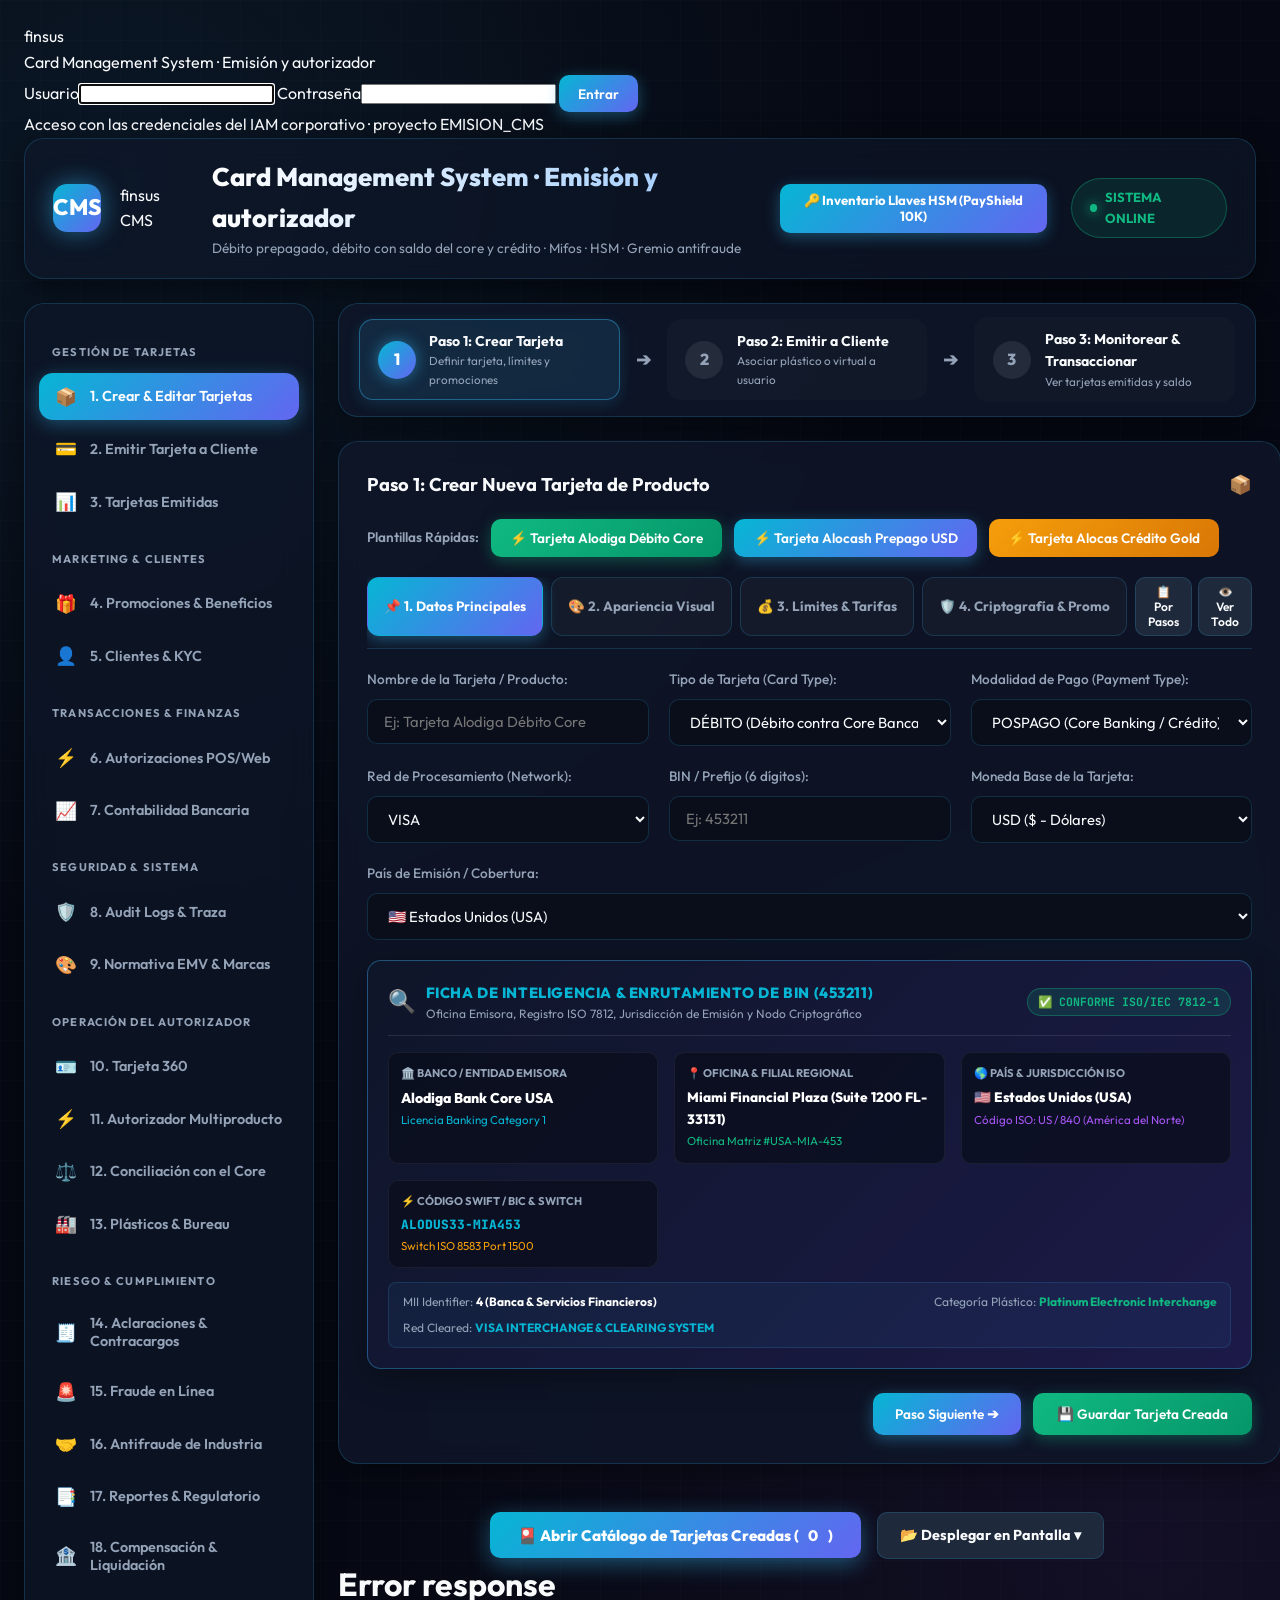
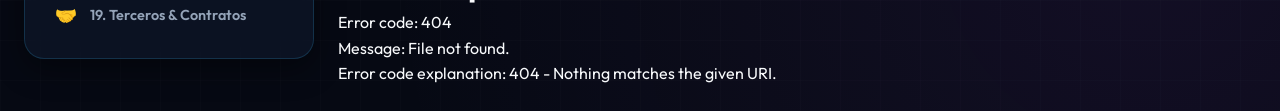
==== src/main/resources/static/index.html @ 7494dc3d "Expediente KYC: cabecera propia del modal, ficha sin tabla (el paginador se enganchaba) y botón de r" ====
<!DOCTYPE html>
<html lang="es">
<head>
    <meta charset="UTF-8">
    <meta name="viewport" content="width=device-width, initial-scale=1.0">
    <title>finsus · CMS</title>
    <link rel="preconnect" href="https://fonts.googleapis.com">
    <link rel="preconnect" href="https://fonts.gstatic.com" crossorigin>
    <link rel="stylesheet" href="/ops/ops.css?v=20260912a">
    <link href="https://fonts.googleapis.com/css2?family=Outfit:wght@300;400;500;600;700;800&family=JetBrains+Mono:wght@400;500;600;700&display=swap" rel="stylesheet">
    <style>
        :root {
            --bg-primary: #060913;
            --bg-card: rgba(15, 23, 42, 0.8);
            --bg-card-hover: rgba(30, 41, 59, 0.9);
            --accent-blue: #38bdf8;
            --accent-indigo: #6366f1;
            --accent-emerald: #10b981;
            --accent-cyan: #06b6d4;
            --accent-purple: #a855f7;
            --accent-amber: #f59e0b;
            --accent-pink: #ec4899;
            --accent-red: #f43f5e;
            --text-main: #f8fafc;
            --text-muted: #94a3b8;
            --border: rgba(56, 189, 248, 0.18);
            --code-bg: #090e1a;
        }
        * { box-sizing: border-box; margin: 0; padding: 0; font-family: 'Outfit', sans-serif; }
        body {
            background-color: var(--bg-primary);
            background-image: 
                radial-gradient(circle at 10% 10%, rgba(56, 189, 248, 0.08) 0%, transparent 40%),
                radial-gradient(circle at 90% 90%, rgba(168, 85, 247, 0.08) 0%, transparent 40%),
                linear-gradient(to right, rgba(255,255,255,0.01) 1px, transparent 1px),
                linear-gradient(to bottom, rgba(255,255,255,0.01) 1px, transparent 1px);
            background-size: 100% 100%, 100% 100%, 40px 40px, 40px 40px;
            color: var(--text-main);
            line-height: 1.6;
            padding: 1.5rem;
            min-height: 100vh;
        }
        
        /* TOP HEADER */
        header {
            display: flex;
            justify-content: space-between;
            align-items: center;
            padding: 1.1rem 1.75rem;
            background: rgba(15, 23, 42, 0.65);
            backdrop-filter: blur(16px);
            border: 1px solid var(--border);
            border-radius: 20px;
            margin-bottom: 1.5rem;
            box-shadow: 0 10px 30px rgba(0, 0, 0, 0.5);
        }
        .logo-area { display: flex; align-items: center; gap: 1.2rem; }
        .logo-badge {
            background: linear-gradient(135deg, var(--accent-cyan), var(--accent-indigo));
            width: 48px; height: 48px; border-radius: 14px;
            display: flex; align-items: center; justify-content: center;
            font-weight: 800; font-size: 1.4rem; color: #fff;
            box-shadow: 0 0 25px rgba(56, 189, 248, 0.5);
        }
        .title h1 {
            font-size: 1.6rem; font-weight: 800;
            background: linear-gradient(to right, #ffffff, #93c5fd);
            -webkit-background-clip: text; -webkit-text-fill-color: transparent;
        }
        .title p { color: var(--text-muted); font-size: 0.85rem; }
        
        .telemetry-bar { display: flex; gap: 1.5rem; align-items: center; }
        .telemetry-item { display: flex; flex-direction: column; align-items: flex-end; }
        .telemetry-label { font-size: 0.7rem; color: var(--text-muted); font-weight: 600; text-transform: uppercase; }
        .telemetry-val { font-family: 'JetBrains Mono', monospace; font-size: 0.88rem; font-weight: 600; color: var(--accent-cyan); }

        .status-pill {
            display: inline-flex; align-items: center; gap: 0.5rem;
            background: rgba(16, 185, 129, 0.12); border: 1px solid rgba(16, 185, 129, 0.35);
            color: var(--accent-emerald); padding: 0.5rem 1.1rem; border-radius: 9999px;
            font-weight: 700; font-size: 0.82rem;
        }
        .pulse-dot { width: 8px; height: 8px; background-color: var(--accent-emerald); border-radius: 50%; box-shadow: 0 0 12px var(--accent-emerald); animation: pulse 2s infinite; }
        @keyframes pulse { 0% { opacity: 1; transform: scale(1); } 50% { opacity: 0.3; transform: scale(1.25); } 100% { opacity: 1; transform: scale(1); } }
        
        /* APP LAYOUT SPLIT */
        .app-layout { display: flex; gap: 1.5rem; align-items: flex-start; }

        /* SIDEBAR NAVIGATION */
        .sidebar {
            width: 290px;
            flex-shrink: 0;
            background: rgba(15, 23, 42, 0.7);
            backdrop-filter: blur(16px);
            border: 1px solid var(--border);
            border-radius: 20px;
            padding: 1.25rem 0.85rem;
            box-shadow: 0 10px 30px rgba(0,0,0,0.4);
            display: flex;
            flex-direction: column;
            gap: 0.35rem;
        }
        .sidebar-category {
            font-size: 0.7rem; font-weight: 700; text-transform: uppercase;
            letter-spacing: 0.1em; color: var(--text-muted);
            padding: 0.75rem 0.85rem 0.35rem 0.85rem; margin-top: 0.5rem;
        }
        .nav-btn {
            display: flex; align-items: center; gap: 0.85rem;
            background: transparent; border: none; color: var(--text-muted);
            padding: 0.75rem 1rem; border-radius: 14px; cursor: pointer;
            font-size: 0.9rem; font-weight: 600; text-align: left;
            transition: all 0.25s ease; width: 100%;
        }
        .nav-btn:hover { color: var(--text-main); background: rgba(255,255,255,0.06); }
        .nav-btn.active {
            background: linear-gradient(135deg, var(--accent-cyan), var(--accent-indigo));
            color: #fff; box-shadow: 0 4px 18px rgba(56, 189, 248, 0.35);
        }
        .nav-btn .icon { font-size: 1.1rem; }

        /* MAIN CONTENT AREA */
        .main-content { flex: 1; min-width: 0; }
        .tab-content { display: none; }
        .tab-content.active { display: block; animation: fadeIn 0.3s ease-out; }
        @keyframes fadeIn { from { opacity: 0; transform: translateY(6px); } to { opacity: 1; transform: translateY(0); } }

        /* CARDS & UI COMPONENTS */
        .card {
            background: var(--bg-card); backdrop-filter: blur(12px);
            border: 1px solid var(--border); border-radius: 20px;
            padding: 1.75rem; margin-bottom: 1.5rem; box-shadow: 0 10px 25px rgba(0, 0, 0, 0.3);
        }
        .card-header { font-size: 1.15rem; font-weight: 700; margin-bottom: 1.25rem; display: flex; align-items: center; justify-content: space-between; }
        
        /* CREATED CARDS VISUAL GALLERY GRID */
        .created-cards-grid {
            display: grid;
            grid-template-columns: repeat(auto-fill, minmax(330px, 1fr));
            gap: 1.5rem;
            margin-top: 1.25rem;
        }
        .created-card-item {
            background: rgba(9, 14, 26, 0.85);
            border: 1px solid var(--border);
            border-radius: 18px;
            padding: 1.25rem;
            transition: all 0.3s ease;
            display: flex; flex-direction: column; justify-content: space-between;
            gap: 1rem;
        }
        .created-card-item:hover {
            border-color: var(--accent-cyan);
            transform: translateY(-4px);
            box-shadow: 0 12px 30px rgba(56, 189, 248, 0.25);
        }

        /* REALISTIC CREDIT CARD MOCKUP PREVIEW */
        .card-mockup-wrapper {
            background: rgba(9, 14, 26, 0.75);
            border: 1px solid var(--border);
            border-radius: 20px;
            padding: 1.5rem;
            display: flex; flex-direction: column; gap: 1rem; align-items: center;
        }
        .card-mockup {
            width: 320px; height: 195px; border-radius: 18px; padding: 1.3rem;
            background: linear-gradient(135deg, #0f172a, #1e1b4b, #312e81);
            border: 1px solid rgba(255,255,255,0.2);
            box-shadow: 0 15px 35px rgba(0, 0, 0, 0.6), 0 0 25px rgba(99, 102, 241, 0.35);
            display: flex; flex-direction: column; justify-content: space-between;
            position: relative; overflow: hidden;
        }
        .card-mockup-chip { width: 38px; height: 26px; background: linear-gradient(135deg, #f59e0b, #fbbf24); border-radius: 6px; }
        .card-mockup-number { font-family: 'JetBrains Mono', monospace; font-size: 1.05rem; letter-spacing: 0.15em; font-weight: 700; color: #fff; margin-top: 0.4rem; }
        .card-mockup-holder { font-size: 0.82rem; font-weight: 700; text-transform: uppercase; color: #e2e8f0; letter-spacing: 0.08em; }

        .limits-box {
            width: 100%; background: var(--code-bg); border: 1px solid var(--border);
            border-radius: 14px; padding: 0.85rem 1rem; font-size: 0.8rem;
            display: flex; flex-direction: column; gap: 0.35rem;
        }
        .limit-row { display: flex; justify-content: space-between; align-items: center; }
        .limit-val { font-family: 'JetBrains Mono', monospace; font-weight: 700; color: var(--accent-emerald); }

        /* FORMS & INPUTS */
        .form-grid { display: grid; grid-template-columns: repeat(auto-fit, minmax(210px, 1fr)); gap: 1.25rem; }
        .form-group { display: flex; flex-direction: column; gap: 0.5rem; }
        .form-group label { font-size: 0.85rem; color: var(--text-muted); font-weight: 500; }
        .form-control, select.form-control { background-color: var(--code-bg); border: 1px solid var(--border); border-radius: 10px; padding: 0.75rem 1rem; color: var(--text-main); font-size: 0.92rem; }
        .form-control:focus, select.form-control:focus { outline: none; border-color: var(--accent-cyan); box-shadow: 0 0 10px rgba(56, 189, 248, 0.2); }

        /* BUTTONS */
        .btn-group { display: flex; gap: 0.5rem; flex-wrap: wrap; }
        .btn { background: #1e293b; color: var(--text-main); border: 1px solid var(--border); padding: 0.6rem 1.2rem; border-radius: 10px; cursor: pointer; font-size: 0.85rem; font-weight: 600; transition: all 0.2s; }
        .btn:hover { background: #334155; border-color: var(--accent-cyan); }
        .btn-primary { background: linear-gradient(135deg, var(--accent-cyan), var(--accent-indigo)); border: none; color: white; box-shadow: 0 4px 15px rgba(56, 189, 248, 0.35); }
        .btn-emerald { background: linear-gradient(135deg, var(--accent-emerald), #059669); border: none; color: white; box-shadow: 0 4px 15px rgba(16, 185, 129, 0.35); }
        .btn-amber { background: linear-gradient(135deg, var(--accent-amber), #d97706); border: none; color: white; }
        .btn-red { background: linear-gradient(135deg, var(--accent-red), #dc2626); border: none; color: white; }

        /* TABLES & CUSTOM SCROLLBARS */
        .table-container { width: 100%; overflow-x: auto; background-color: var(--bg-card); border: 1px solid var(--border); border-radius: 18px; }
        .table-container::-webkit-scrollbar { height: 8px; width: 8px; }
        .table-container::-webkit-scrollbar-track { background: rgba(15, 23, 42, 0.6); }
        .table-container::-webkit-scrollbar-thumb { background: rgba(56, 189, 248, 0.3); border-radius: 4px; }
        .table-container::-webkit-scrollbar-thumb:hover { background: rgba(56, 189, 248, 0.6); }
        table { width: 100%; border-collapse: collapse; text-align: left; font-size: 0.875rem; white-space: nowrap; }
        th, td { padding: 0.9rem 1.15rem; border-bottom: 1px solid var(--border); vertical-align: middle; }
        th { background-color: rgba(255,255,255,0.02); color: var(--text-muted); font-weight: 600; font-size: 0.75rem; text-transform: uppercase; letter-spacing: 0.05em; }
        tr:hover td { background-color: var(--bg-card-hover); }

        textarea, pre { width: 100%; background-color: var(--code-bg); border: 1px solid var(--border); border-radius: 12px; padding: 1.25rem; color: #38bdf8; font-size: 0.85rem; height: 240px; resize: none; }
        pre { overflow-x: auto; color: #a7f3d0; }
        .console-split { display: grid; grid-template-columns: 1fr 1fr; gap: 1.5rem; }
        @media (max-width: 768px) { .console-split { grid-template-columns: 1fr; } }
        
        .badge { display: inline-block; padding: 0.3rem 0.7rem; border-radius: 9999px; font-size: 0.75rem; font-weight: 700; font-family: 'JetBrains Mono', monospace; }
        .badge-emerald { background: rgba(16, 185, 129, 0.15); color: var(--accent-emerald); border: 1px solid rgba(16, 185, 129, 0.35); }
        .badge-cyan { background: rgba(6, 182, 212, 0.15); color: var(--accent-cyan); border: 1px solid rgba(6, 182, 212, 0.35); }
        .badge-purple { background: rgba(168, 85, 247, 0.15); color: var(--accent-purple); border: 1px solid rgba(168, 85, 247, 0.35); }
        .badge-amber { background: rgba(245, 158, 11, 0.15); color: var(--accent-amber); border: 1px solid rgba(245, 158, 11, 0.35); }
        .badge-pink { background: rgba(236, 72, 153, 0.15); color: var(--accent-pink); border: 1px solid rgba(236, 72, 153, 0.35); }
        .badge-red { background: rgba(244, 63, 94, 0.15); color: var(--accent-red); border: 1px solid rgba(244, 63, 94, 0.35); }
        .badge-key { background: rgba(99, 102, 241, 0.15); color: #818cf8; border: 1px solid rgba(99, 102, 241, 0.35); }

        /* TOP WORKFLOW STEPPER BANNER */
        .workflow-stepper {
            display: flex;
            align-items: center;
            justify-content: space-between;
            background: rgba(15, 23, 42, 0.85);
            backdrop-filter: blur(16px);
            border: 1px solid var(--border);
            border-radius: 20px;
            padding: 0.85rem 1.25rem;
            margin-bottom: 1.5rem;
            gap: 1rem;
            box-shadow: 0 10px 30px rgba(0,0,0,0.4);
            flex-wrap: wrap;
        }
        .workflow-step {
            display: flex;
            align-items: center;
            gap: 0.85rem;
            padding: 0.6rem 1.1rem;
            border-radius: 14px;
            cursor: pointer;
            transition: all 0.25s ease;
            flex: 1;
            min-width: 220px;
            border: 1px solid transparent;
            background: rgba(255,255,255,0.02);
        }
        .workflow-step:hover {
            background: rgba(255,255,255,0.06);
            border-color: rgba(56, 189, 248, 0.2);
        }
        .workflow-step.active {
            background: rgba(56, 189, 248, 0.12);
            border-color: rgba(56, 189, 248, 0.4);
            box-shadow: 0 4px 15px rgba(56, 189, 248, 0.15);
        }
        .step-number {
            width: 38px;
            height: 38px;
            border-radius: 50%;
            background: rgba(255,255,255,0.08);
            color: var(--text-muted);
            font-weight: 800;
            display: flex;
            align-items: center;
            justify-content: center;
            font-size: 1rem;
            flex-shrink: 0;
        }
        .workflow-step.active .step-number {
            background: linear-gradient(135deg, var(--accent-cyan), var(--accent-indigo));
            color: #fff;
            box-shadow: 0 0 15px rgba(56, 189, 248, 0.5);
        }
        .step-title {
            font-weight: 700;
            font-size: 0.88rem;
            color: var(--text-main);
        }
        .step-subtitle {
            font-size: 0.73rem;
            color: var(--text-muted);
        }
        .workflow-arrow {
            color: var(--text-muted);
            font-size: 1.1rem;
            font-weight: 700;
        }
        @media (max-width: 900px) {
            .workflow-arrow { display: none; }
        }

        /* FORM STEPPER SUB-NAV */
        .form-step-nav {
            display: flex;
            gap: 0.5rem;
            margin-bottom: 1.25rem;
            border-bottom: 1px solid var(--border);
            padding-bottom: 0.75rem;
            overflow-x: auto;
        }
        .form-step-btn {
            background: rgba(255,255,255,0.03);
            border: 1px solid var(--border);
            color: var(--text-muted);
            padding: 0.6rem 1rem;
            border-radius: 12px;
            font-size: 0.84rem;
            font-weight: 700;
            cursor: pointer;
            transition: all 0.2s ease;
            white-space: nowrap;
            display: flex;
            align-items: center;
            gap: 0.5rem;
        }
        .form-step-btn:hover {
            color: var(--text-main);
            background: rgba(255,255,255,0.07);
        }
        .form-step-btn.active {
            background: linear-gradient(135deg, var(--accent-cyan), var(--accent-indigo));
            color: #fff;
            border-color: transparent;
            box-shadow: 0 4px 15px rgba(56, 189, 248, 0.35);
        }

        /* MODAL WINDOW STYLES */
        .modal-overlay {
            position: fixed; top: 0; left: 0; right: 0; bottom: 0;
            background: rgba(6, 9, 19, 0.85); backdrop-filter: blur(10px);
            display: none; justify-content: center; align-items: center; z-index: 9999;
            padding: 1.5rem;
        }
        .modal-overlay.active { display: flex; animation: fadeIn 0.25s ease-out; }
        .modal-card {
            background: var(--bg-primary); border: 1px solid var(--border);
            border-radius: 20px; width: 100%; max-width: 950px; max-height: 90vh;
            box-shadow: 0 25px 60px rgba(0,0,0,0.9), 0 0 35px rgba(56,189,248,0.25);
            display: flex; flex-direction: column; overflow: hidden;
        }
        .modal-header {
            padding: 1.25rem 1.75rem; background: rgba(15, 23, 42, 0.9);
            border-bottom: 1px solid var(--border); display: flex; justify-content: space-between; align-items: center;
        }
        .modal-body { padding: 1.5rem; overflow-y: auto; flex: 1; }
        .modal-footer {
            padding: 1rem 1.75rem; background: rgba(15, 23, 42, 0.9);
            border-top: 1px solid var(--border); display: flex; justify-content: flex-end; gap: 0.75rem;
        }
    </style>
    <link rel="stylesheet" href="/theme/finsus.css?v=20260912a">

    <script>
    /* Sesión con el IAM: token en sessionStorage, cabecera Authorization en cada llamada a /api,
       pantalla de inicio de sesión cuando no hay sesión o cuando el servidor responde 401. */
    (function () {
        const KEY = 'cms.session';
        const app = { session: null };
        const read = () => { try { return JSON.parse(sessionStorage.getItem(KEY) || 'null'); } catch (e) { return null; } };
        const write = (s) => { try { if (s) sessionStorage.setItem(KEY, JSON.stringify(s)); else sessionStorage.removeItem(KEY); } catch (e) { /* sin almacenamiento */ } };
        const $ = (id) => document.getElementById(id);

        // every /api call carries the token; a 401 means the session is gone
        const rawFetch = window.fetch.bind(window);
        window.fetch = function (input, init) {
            const url = typeof input === 'string' ? input : (input && input.url) || '';
            const isApi = url.startsWith('/api/') && !url.startsWith('/api/auth/login');
            if (isApi && app.session && app.session.accessToken) {
                init = init || {};
                const h = new Headers(init.headers || (typeof input !== 'string' && input.headers) || {});
                if (!h.has('Authorization')) h.set('Authorization', 'Bearer ' + app.session.accessToken);
                init.headers = h;
            }
            return rawFetch(input, init).then(res => {
                if (isApi && res.status === 401 && app.session) { app.session = null; write(null); show('Tu sesión venció. Inicia sesión de nuevo.'); }
                return res;
            });
        };

        function show(message) {
            const sc = $('loginScreen'); if (!sc) return;
            sc.hidden = false; document.body.classList.add('login-open');
            const err = $('loginError'); if (err) { err.hidden = !message; err.textContent = message || ''; }
            setTimeout(() => { const u = $('loginUser'); if (u) u.focus(); }, 50);
        }
        function hide() { const sc = $('loginScreen'); if (sc) sc.hidden = true; document.body.classList.remove('login-open'); }

        function can(perm) { return !!(app.session && app.session.permissions && (app.session.permissions.includes(perm) || app.session.permissions.includes('CMS:ADMIN') && perm !== 'CMS:ADMIN' && false)) || !!(app.session && app.session.permissions && app.session.permissions.includes(perm)); }

        /** Menu entries and buttons that need a permission carry data-perm; hide what the person cannot do. */
        function applyPermissions() {
            document.querySelectorAll('[data-perm]').forEach(el => {
                const ok = el.dataset.perm.split(',').some(p => can(p.trim()));
                el.style.display = ok ? '' : 'none';
            });
            const who = $('sessionUser');
            if (who && app.session) {
                who.textContent = app.session.fullName || app.session.username;
                const r = $('sessionRoles'); if (r) r.textContent = (app.session.roles || []).join(', ');
                const box = $('sessionBox'); if (box) box.style.display = '';
            }
        }

        async function submit(ev) {
            ev.preventDefault();
            const btn = $('loginBtn'); btn.disabled = true; btn.textContent = 'Entrando…';
            try {
                const res = await rawFetch('/api/auth/login', { method: 'POST', headers: { 'Content-Type': 'application/json' },
                    body: JSON.stringify({ username: $('loginUser').value.trim(), password: $('loginPass').value }) });
                const data = await res.json();
                if (!res.ok) { $('loginError').hidden = false; $('loginError').textContent = data.message || ('Error ' + res.status); return false; }
                app.session = data; write(data);
                if (data.mustChangePassword) {
                    // cuenta con contrasena temporal: el IAM pide una nueva antes de trabajar
                    $('loginForm').hidden = true; $('pwdForm').hidden = false; $('pwdCurrent').value = $('loginPass').value;
                    $('loginPass').value = ''; $('pwdNew').focus();
                    return false;
                }
                $('loginPass').value = '';
                hide(); applyPermissions();
                try { localStorage.setItem('ops.operator', data.username); } catch (e) { /* sin almacenamiento */ }
                document.dispatchEvent(new CustomEvent('cms:login', { detail: data }));
            } catch (e) {
                $('loginError').hidden = false; $('loginError').textContent = 'No se pudo contactar al servidor: ' + e.message;
            } finally { btn.disabled = false; btn.textContent = 'Entrar'; }
            return false;
        }

        async function changePassword(ev) {
            ev.preventDefault();
            const err = $('pwdError'); err.hidden = true;
            const nueva = $('pwdNew').value, rep = $('pwdRepeat').value;
            if (nueva !== rep) { err.hidden = false; err.textContent = 'Las contrasenas nuevas no coinciden'; return false; }
            if (nueva.length < 10) { err.hidden = false; err.textContent = 'Usa al menos 10 caracteres'; return false; }
            const btn = $('pwdBtn'); btn.disabled = true; btn.textContent = 'Guardando...';
            try {
                const res = await fetch('/api/auth/change-password', { method: 'POST', headers: { 'Content-Type': 'application/json' },
                    body: JSON.stringify({ userId: app.session.userId, currentPassword: $('pwdCurrent').value, newPassword: nueva }) });
                const data = await res.json().catch(() => ({}));
                if (!res.ok) { err.hidden = false; err.textContent = data.message || ('Error ' + res.status); return false; }
                app.session.mustChangePassword = false; write(app.session);
                $('pwdCurrent').value = ''; $('pwdNew').value = ''; $('pwdRepeat').value = '';
                $('pwdForm').hidden = true; $('loginForm').hidden = false;
                hide(); applyPermissions();
                try { localStorage.setItem('ops.operator', app.session.username); } catch (e) { /* sin almacenamiento */ }
                document.dispatchEvent(new CustomEvent('cms:login', { detail: app.session }));
                if (window.toast) toast('Contrasena actualizada', 'ok');
            } catch (e) {
                err.hidden = false; err.textContent = 'No se pudo contactar al servidor: ' + e.message;
            } finally { btn.disabled = false; btn.textContent = 'Guardar y entrar'; }
            return false;
        }

        /** Autoservicio desde la sesion: vuelve a la tarjeta de acceso con el formulario de cambio. */
        function openChangePassword() {
            if (!app.session) return;
            $('loginForm').hidden = true; $('pwdForm').hidden = false; $('pwdCurrent').value = ''; $('pwdNew').value = ''; $('pwdRepeat').value = '';
            $('loginScreen').hidden = false; $('pwdCurrent').focus();
        }

        async function logout() {
            try { await fetch('/api/auth/logout', { method: 'POST' }); } catch (e) { /* the session dies anyway */ }
            app.session = null; write(null);
            location.hash = ''; location.reload();
        }

        async function boot() {
            app.session = read();
            if (!app.session) { show(); return; }
            try {
                const res = await fetch('/api/auth/me');
                if (!res.ok) { app.session = null; write(null); show(); return; }
                const me = await res.json();
                app.session = Object.assign({}, app.session, { username: me.username, roles: me.roles, permissions: me.permissions });
                write(app.session); applyPermissions();
            } catch (e) { show('No se pudo verificar la sesión'); }
        }

        /* Enlaces de descarga (/api/...): el navegador no manda el token en una navegación normal, así que
           se bajan con fetch autenticado y se entregan como archivo con el nombre que dice el servidor. */
        document.addEventListener('click', async (ev) => {
            const a = ev.target && ev.target.closest && ev.target.closest('a[href^="/api/"]');
            if (!a || ev.defaultPrevented || ev.button !== 0 || ev.metaKey || ev.ctrlKey) return;
            ev.preventDefault();
            try {
                const res = await fetch(a.getAttribute('href'));
                if (!res.ok) { let why = 'HTTP ' + res.status; try { const e = await res.json(); why = e.message || why; } catch (ignored) { /* sin cuerpo */ } throw new Error(why); }
                const cd = res.headers.get('Content-Disposition') || '';
                const m = cd.match(/filename\*?=(?:UTF-8'')?"?([^";]+)"?/i);
                const name = m ? decodeURIComponent(m[1]) : (a.getAttribute('download') || a.getAttribute('href').split('/').filter(Boolean).slice(-2).join('_'));
                const blob = await res.blob();
                const url = URL.createObjectURL(blob);
                const tmp = document.createElement('a'); tmp.href = url; tmp.download = name; document.body.appendChild(tmp); tmp.click(); tmp.remove();
                setTimeout(() => URL.revokeObjectURL(url), 5000);
            } catch (e) { alert('No se pudo descargar: ' + e.message); }
        }, true);

        window.auth = { submit, logout, can, applyPermissions, session: () => app.session, boot, show, changePassword, openChangePassword };
        if (document.readyState === 'loading') document.addEventListener('DOMContentLoaded', boot); else boot();
    })();
    </script>
    <script src="/ops/pager.js?v=20260912a" defer></script>
</head>
<body>
    <!-- ══════════ INICIO DE SESIÓN (IAM) ══════════ -->
    <section id="loginScreen" class="login" hidden>
        <div class="login-card">
            <div class="wordmark wordmark-lg">f<span class="i">i</span>nsus</div>
            <p class="login-sub">Card Management System · Emisión y autorizador</p>
            <form id="loginForm" onsubmit="return auth.submit(event)">
                <label class="field"><span>Usuario</span><input id="loginUser" type="text" autocomplete="username" required></label>
                <label class="field"><span>Contraseña</span><input id="loginPass" type="password" autocomplete="current-password" required></label>
                <div id="loginError" class="login-error" hidden></div>
                <button class="btn btn-primary btn-block" id="loginBtn" type="submit">Entrar</button>
            </form>
            <form id="pwdForm" onsubmit="return auth.changePassword(event)" hidden>
                <p class="login-sub" style="margin:0">Define tu contraseña</p>
                <label class="field"><span>Contraseña actual</span><input id="pwdCurrent" type="password" autocomplete="current-password" required></label>
                <label class="field"><span>Contraseña nueva (mínimo 10 caracteres)</span><input id="pwdNew" type="password" autocomplete="new-password" minlength="10" required></label>
                <label class="field"><span>Repite la nueva</span><input id="pwdRepeat" type="password" autocomplete="new-password" minlength="10" required></label>
                <div id="pwdError" class="login-error" hidden></div>
                <button class="btn btn-primary btn-block" id="pwdBtn" type="submit">Guardar y entrar</button>
                <button class="btn btn-block" type="button" onclick="auth.logout()">Cancelar y salir</button>
            </form>
            <p class="login-note">Acceso con las credenciales del IAM corporativo · proyecto EMISION_CMS</p>
        </div>
    </section>

    <!-- TOP HEADER -->
    <header>
        <div class="logo-area">
            <div class="logo-badge">CMS</div>
                <div class="wordmark">f<span class="i">i</span>nsus <span class="wordmark-tag">CMS</span></div>
                <div class="title">
                    <h1>Card Management System · Emisión y autorizador</h1>
                    <p>Débito prepagado, débito con saldo del core y crédito · Mifos · HSM · Gremio antifraude</p>
                </div>
        </div>

        <div id="sessionBox" class="session-box" style="display:none">
            <span class="session-avatar">👤</span>
            <span><strong id="sessionUser"></strong><small id="sessionRoles"></small></span>
            <button class="btn btn-amber btn-sm session-logout" onclick="auth.openChangePassword()" title="Cambiar mi contraseña">Cambiar contraseña</button>
            <button class="btn btn-amber btn-sm session-logout" onclick="auth.logout()" title="Cerrar sesión">Salir</button>
        </div>
        <button id="navBack" class="btn btn-amber nav-back" onclick="navBack()" title="Volver a la pantalla anterior">← Volver</button>
        <div class="telemetry-bar">
            <button class="btn btn-primary" onclick="openHsmKeysModal()" style="display:flex; align-items:center; gap:0.5rem; padding:0.55rem 1rem; font-size:0.82rem; font-weight:700;">
                🔑 Inventario Llaves HSM (PayShield 10K)
            </button>
            <div class="status-pill">
                <div class="pulse-dot"></div>
                SISTEMA ONLINE
            </div>
        </div>
    </header>

    <!-- SIDEBAR + MAIN CONTENT LAYOUT -->
    <div class="app-layout">
        <!-- SIDEBAR NAVIGATION -->
        <aside class="sidebar">
            <div class="sidebar-category">Gestión de Tarjetas</div>
            <button class="nav-btn active" data-perm="CMS:READ" onclick="switchTab(event, 'tab-products')">
                <span class="icon">📦</span> 1. Crear & Editar Tarjetas
            </button>
            <button class="nav-btn" data-perm="CMS:OPERATE" onclick="switchTab(event, 'tab-issue')">
                <span class="icon">💳</span> 2. Emitir Tarjeta a Cliente
            </button>
            <button class="nav-btn" data-perm="CMS:READ" onclick="switchTab(event, 'tab-cards')">
                <span class="icon">📊</span> 3. Tarjetas Emitidas
            </button>

            <div class="sidebar-category">Marketing & Clientes</div>
            <button class="nav-btn" data-perm="CMS:READ" onclick="switchTab(event, 'tab-promotions')">
                <span class="icon">🎁</span> 4. Promociones & Beneficios
            </button>
            <button class="nav-btn" data-perm="CMS:READ" onclick="switchTab(event, 'tab-customers')">
                <span class="icon">👤</span> 5. Clientes & KYC
            </button>

            <div class="sidebar-category">Transacciones & Finanzas</div>
            <button class="nav-btn" data-perm="CMS:OPERATE" onclick="switchTab(event, 'tab-trans')">
                <span class="icon">⚡</span> 6. Autorizaciones POS/Web
            </button>
            <button class="nav-btn" data-perm="CMS:READ" onclick="switchTab(event, 'tab-accounting')">
                <span class="icon">📈</span> 7. Contabilidad Bancaria
            </button>

            <div class="sidebar-category">Seguridad & Sistema</div>
            <button class="nav-btn" data-perm="CMS:READ" onclick="switchTab(event, 'tab-audit')">
                <span class="icon">🛡️</span> 8. Audit Logs & Traza
            </button>
            <button class="nav-btn" data-perm="CMS:READ" onclick="switchTab(event, 'tab-design-compliance')">
                <span class="icon">🎨</span> 9. Normativa EMV & Marcas
            </button>

            <div class="sidebar-category">Operación del Autorizador</div>
            <button class="nav-btn" data-perm="CMS:READ" onclick="switchTab(event, 'tab-card360')">
                <span class="icon">🪪</span> 10. Tarjeta 360
            </button>
            <button class="nav-btn" data-perm="CMS:OPERATE" onclick="switchTab(event, 'tab-authorizer')">
                <span class="icon">⚡</span> 11. Autorizador Multiproducto
            </button>
            <button class="nav-btn" data-perm="CMS:READ" onclick="switchTab(event, 'tab-reconciliation')">
                <span class="icon">⚖️</span> 12. Conciliación con el Core
            </button>
            <button class="nav-btn" data-perm="CMS:READ" onclick="switchTab(event, 'tab-plastics')">
                <span class="icon">🏭</span> 13. Plásticos & Bureau
            </button>

            <div class="sidebar-category">Riesgo & Cumplimiento</div>
            <button class="nav-btn" data-perm="CMS:READ" onclick="switchTab(event, 'tab-disputes')">
                <span class="icon">🧾</span> 14. Aclaraciones & Contracargos
            </button>
            <button class="nav-btn" data-perm="CMS:READ" onclick="switchTab(event, 'tab-fraud')">
                <span class="icon">🚨</span> 15. Fraude en Línea
            </button>
            <button class="nav-btn" data-perm="CMS:READ" onclick="switchTab(event, 'tab-guild')">
                <span class="icon">🤝</span> 16. Antifraude de Industria
            </button>
            <button class="nav-btn" data-perm="CMS:READ" onclick="switchTab(event, 'tab-reports')">
                <span class="icon">📑</span> 17. Reportes & Regulatorio
            </button>
            <button class="nav-btn" data-perm="CMS:READ" onclick="switchTab(event, 'tab-clearing')">
                <span class="icon">🏦</span> 18. Compensación & Liquidación
            </button>
            <button class="nav-btn" data-perm="CMS:READ" onclick="switchTab(event, 'tab-thirdparties')">
                <span class="icon">🤝</span> 19. Terceros & Contratos
            </button>
        </aside>

        <!-- MAIN CONTENT CONTAINER -->
        <main class="main-content">
            
            <!-- GLOBAL WORKFLOW STEPPER BANNER -->
            <div class="workflow-stepper">
                <div class="workflow-step active" id="wfStep1" onclick="switchTab(event, 'tab-products')">
                    <div class="step-number">1</div>
                    <div>
                        <div class="step-title">Paso 1: Crear Tarjeta</div>
                        <div class="step-subtitle">Definir tarjeta, límites y promociones</div>
                    </div>
                </div>
                <div class="workflow-arrow">➔</div>
                <div class="workflow-step" id="wfStep2" onclick="switchTab(event, 'tab-issue')">
                    <div class="step-number">2</div>
                    <div>
                        <div class="step-title">Paso 2: Emitir a Cliente</div>
                        <div class="step-subtitle">Asociar plástico o virtual a usuario</div>
                    </div>
                </div>
                <div class="workflow-arrow">➔</div>
                <div class="workflow-step" id="wfStep3" onclick="switchTab(event, 'tab-cards')">
                    <div class="step-number">3</div>
                    <div>
                        <div class="step-title">Paso 3: Monitorear & Transaccionar</div>
                        <div class="step-subtitle">Ver tarjetas emitidas y saldo</div>
                    </div>
                </div>
            </div>

            <!-- TAB 1: CREAR Y EDITAR TARJETAS -->
            <div id="tab-products" class="tab-content active">
                <div style="display: grid; grid-template-columns: 1fr 360px; gap: 1.5rem;">
                    <!-- FORM TO DEFINE / EDIT CARD PRODUCT -->
                    <div class="card">
                        <div class="card-header">
                            <span id="formTitle">Paso 1: Crear Nueva Tarjeta de Producto</span>
                            <span class="icon">📦</span>
                        </div>
                        
                        <div style="display:flex; gap:0.75rem; margin-bottom:1.25rem; flex-wrap:wrap; align-items:center;">
                            <span style="font-size:0.85rem; color:var(--text-muted); font-weight:600;">Plantillas Rápidas:</span>
                            <button type="button" class="btn btn-emerald" onclick="applyProductPreset('alodiga_debit')">⚡ Tarjeta Alodiga Débito Core</button>
                            <button type="button" class="btn btn-primary" onclick="applyProductPreset('alocash_prepaid')">⚡ Tarjeta Alocash Prepago USD</button>
                            <button type="button" class="btn btn-amber" onclick="applyProductPreset('alocas_credit')">⚡ Tarjeta Alocas Crédito Gold</button>
                        </div>

                        <form onsubmit="handleSaveProduct(event)" oninput="updateCreateFormMockup()" onchange="updateCreateFormMockup()">
                            <input type="hidden" id="editingProductId" value="" />

                            <!-- FORM STEPPER SUB-NAV -->
                            <div class="form-step-nav" id="stepNavContainer">
                                <button type="button" class="form-step-btn active" data-step="1" onclick="setFormStep(1)">
                                    <span>📌 1. Datos Principales</span>
                                </button>
                                <button type="button" class="form-step-btn" data-step="2" onclick="setFormStep(2)">
                                    <span>🎨 2. Apariencia Visual</span>
                                </button>
                                <button type="button" class="form-step-btn" data-step="3" onclick="setFormStep(3)">
                                    <span>💰 3. Límites & Tarifas</span>
                                </button>
                                <button type="button" class="form-step-btn" data-step="4" onclick="setFormStep(4)">
                                    <span>🛡️ 4. Criptografía & Promo</span>
                                </button>
                                
                                <div style="margin-left:auto; display:flex; align-items:center; gap:0.4rem;">
                                    <button type="button" class="btn" style="padding:0.4rem 0.75rem; font-size:0.75rem;" onclick="toggleFormMode('step')" id="btnModeStep">📋 Por Pasos</button>
                                    <button type="button" class="btn" style="padding:0.4rem 0.75rem; font-size:0.75rem;" onclick="toggleFormMode('all')" id="btnModeAll">👁️ Ver Todo</button>
                                </div>
                            </div>

                            <!-- PASO 1: DATOS PRINCIPALES DEL PRODUCTO BASE -->
                            <div class="form-step-section" id="formStep1" style="display:block;">
                                <div class="form-grid">
                                    <div class="form-group">
                                        <label>Nombre de la Tarjeta / Producto:</label>
                                        <input type="text" id="prodName" class="form-control" placeholder="Ej: Tarjeta Alodiga Débito Core" required oninput="updateCreateFormMockup()" />
                                    </div>
                                    <div class="form-group">
                                        <label>Tipo de Tarjeta (Card Type):</label>
                                        <select id="prodType" class="form-control" required onchange="updateCreateFormMockup()">
                                            <option value="DEBIT">DÉBITO (Débito contra Core Bancario)</option>
                                            <option value="CREDIT">CRÉDITO (Límite Rotativo)</option>
                                            <option value="PREPAID">PREPAGO (Billetera Recargable)</option>
                                        </select>
                                    </div>
                                    <div class="form-group">
                                        <label>Modalidad de Pago (Payment Type):</label>
                                        <select id="prodPaymentType" class="form-control" required>
                                            <option value="POSTPAID">POSPAGO (Core Banking / Crédito)</option>
                                            <option value="PREPAID">PREPAGO (Billetera Digital)</option>
                                        </select>
                                    </div>
                                    <div class="form-group">
                                        <label>Red de Procesamiento (Network):</label>
                                        <select id="prodNetwork" class="form-control" required onchange="updateCreateFormMockup()">
                                            <option value="VISA">VISA</option>
                                            <option value="MASTERCARD">MASTERCARD</option>
                                            <option value="ALODIGA_PRIVATE">ALODIGA PRIVATE NETWORK</option>
                                        </select>
                                    </div>
                                    <div class="form-group">
                                        <label>BIN / Prefijo (6 dígitos):</label>
                                        <input type="text" id="prodBin" class="form-control" placeholder="Ej: 453211" maxlength="6" required oninput="updateCreateFormMockup()" />
                                    </div>
                                    <div class="form-group">
                                        <label>Moneda Base de la Tarjeta:</label>
                                        <select id="prodCurrency" class="form-control" required onchange="updateCreateFormMockup()">
                                            <option value="USD">USD ($ - Dólares)</option>
                                            <option value="VES">VES (Bs. - Bolívares)</option>
                                            <option value="EUR">EUR (€ - Euros)</option>
                                        </select>
                                    </div>
                                    <div class="form-group" style="grid-column: 1 / -1;">
                                        <label>País de Emisión / Cobertura:</label>
                                        <select id="prodCountry" class="form-control" required onchange="updateCreateFormMockup()">
                                            <option value="🇺🇸 USA">🇺🇸 Estados Unidos (USA)</option>
                                            <option value="🇻🇪 VZN">🇻🇪 Venezuela (VZN)</option>
                                            <option value="🇪🇺 EUR">🇪🇺 Unión Europea (EUR)</option>
                                            <option value="🌎 GLOBAL">🌎 Internacional (GLOBAL)</option>
                                        </select>
                                    </div>
                                </div>
                                
                                <!-- DINÁMICO: CUADRO DE INTELIGENCIA DE DETALLES DEL BIN -->
                                <div id="binDetailsPanel" style="margin-top: 1.25rem; background: linear-gradient(135deg, rgba(15, 23, 42, 0.95), rgba(30, 27, 75, 0.95)); border: 1px solid rgba(56, 189, 248, 0.35); border-radius: 14px; padding: 1.25rem; box-shadow: 0 8px 32px rgba(0,0,0,0.3); transition: all 0.3s ease;">
                                    <div style="display:flex; justify-content:space-between; align-items:center; border-bottom:1px solid rgba(255,255,255,0.1); padding-bottom:0.75rem; margin-bottom:1rem; flex-wrap:wrap; gap:0.5rem;">
                                        <div style="display:flex; align-items:center; gap:0.6rem;">
                                            <span style="font-size:1.4rem;">🔍</span>
                                            <div>
                                                <div style="font-size:0.92rem; font-weight:800; color:var(--accent-cyan); text-transform:uppercase; letter-spacing:0.04em;">
                                                    Ficha de Inteligencia & Enrutamiento de BIN (<span id="binCodeDisplay">453211</span>)
                                                </div>
                                                <div style="font-size:0.75rem; color:var(--text-muted);">
                                                    Oficina Emisora, Registro ISO 7812, Jurisdicción de Emisión y Nodo Criptográfico
                                                </div>
                                            </div>
                                        </div>
                                        <span class="badge badge-emerald" id="binIsoStatusBadge" style="font-size:0.72rem; padding:4px 10px;">✅ CONFORME ISO/IEC 7812-1</span>
                                    </div>

                                    <div style="display:grid; grid-template-columns: repeat(auto-fit, minmax(210px, 1fr)); gap: 1rem; font-size:0.8rem;">
                                        <div style="background:rgba(9, 14, 26, 0.7); padding:0.75rem; border-radius:10px; border:1px solid rgba(255,255,255,0.06);">
                                            <div style="color:var(--text-muted); font-size:0.7rem; font-weight:700; text-transform:uppercase;">🏛️ Banco / Entidad Emisora</div>
                                            <div id="binBankName" style="color:#fff; font-weight:800; margin-top:0.25rem; font-size:0.88rem;">Alodiga International Bank Corp</div>
                                            <div id="binBankSub" style="color:var(--accent-cyan); font-size:0.72rem; margin-top:0.1rem;">Licencia Banking Category 1</div>
                                        </div>

                                        <div style="background:rgba(9, 14, 26, 0.7); padding:0.75rem; border-radius:10px; border:1px solid rgba(255,255,255,0.06);">
                                            <div style="color:var(--text-muted); font-size:0.7rem; font-weight:700; text-transform:uppercase;">📍 Oficina & Filial Regional</div>
                                            <div id="binOfficeLocation" style="color:#fff; font-weight:800; margin-top:0.25rem; font-size:0.85rem;">HQ Miami Main Branch (FL-USA-808)</div>
                                            <div id="binOfficeCode" style="color:var(--accent-emerald); font-size:0.72rem; margin-top:0.1rem;">Oficina Registrada #US-MIAMI-808</div>
                                        </div>

                                        <div style="background:rgba(9, 14, 26, 0.7); padding:0.75rem; border-radius:10px; border:1px solid rgba(255,255,255,0.06);">
                                            <div style="color:var(--text-muted); font-size:0.7rem; font-weight:700; text-transform:uppercase;">🌎 País & Jurisdicción ISO</div>
                                            <div id="binCountryName" style="color:#fff; font-weight:800; margin-top:0.25rem; font-size:0.85rem;">🇺🇸 Estados Unidos (USA)</div>
                                            <div id="binIsoAlpha" style="color:var(--accent-purple); font-size:0.72rem; margin-top:0.1rem;">Código Alfa ISO: US / 840</div>
                                        </div>

                                        <div style="background:rgba(9, 14, 26, 0.7); padding:0.75rem; border-radius:10px; border:1px solid rgba(255,255,255,0.06);">
                                            <div style="color:var(--text-muted); font-size:0.7rem; font-weight:700; text-transform:uppercase;">⚡ Código SWIFT / BIC & Switch</div>
                                            <div id="binSwiftCode" style="color:var(--accent-cyan); font-weight:800; margin-top:0.25rem; font-family:'JetBrains Mono',monospace;">ALODUS33-BIN453</div>
                                            <div id="binSwitchNode" style="color:var(--accent-amber); font-size:0.72rem; margin-top:0.1rem;">Switch ISO 8583 Port 1500</div>
                                        </div>
                                    </div>

                                    <div style="margin-top:0.85rem; display:flex; justify-content:space-between; align-items:center; background:rgba(56, 189, 248, 0.06); padding:0.6rem 0.85rem; border-radius:8px; border:1px solid rgba(56, 189, 248, 0.15); font-size:0.75rem; flex-wrap:wrap; gap:0.4rem;">
                                        <span style="color:var(--text-muted);">MII Identifier: <strong id="binMiiDisplay" style="color:#fff;">4 (Financial & Banking)</strong></span>
                                        <span style="color:var(--text-muted);">Categoría Plástico: <strong id="binCategoryTierDisplay" style="color:var(--accent-emerald);">Platinum Electronic Interchange</strong></span>
                                        <span style="color:var(--text-muted);">Red Cleared: <strong id="binNetworkClearedDisplay" style="color:var(--accent-cyan);">VISA INTERCHANGE SYSTEM</strong></span>
                                    </div>
                                </div>
                            </div>

                            <!-- PASO 2: APARIENCIA VISUAL & LOGO -->
                            <div class="form-step-section" id="formStep2" style="display:none;">
                                <div style="background: rgba(99, 102, 241, 0.08); padding: 1.25rem; border-radius: 16px; border: 1px solid rgba(99, 102, 241, 0.25);">
                                    <div style="font-size: 0.92rem; font-weight: 700; color: var(--accent-indigo); margin-bottom: 0.75rem;">🎨 Personalización Visual de Apariencia (Color & Logo)</div>
                                    <div class="form-grid">
                                        <div class="form-group">
                                            <label>🎨 Estilo / Paleta Presets:</label>
                                            <select id="prodColorPreset" class="form-control" onchange="applyColorPreset(this.value)">
                                                <option value="linear-gradient(135deg, #0f172a, #1e1b4b, #312e81)">🌌 Cyber Indigo (Standard)</option>
                                                <option value="linear-gradient(135deg, #78350f, #b45309, #f59e0b)">🥇 Gold Metallic (Gold VIP)</option>
                                                <option value="linear-gradient(135deg, #090d16, #1f2937, #374151)">🖤 Onyx Platinum (Black Card)</option>
                                                <option value="linear-gradient(135deg, #0c4a6e, #0284c7, #38bdf8)">💙 Ocean Cyan (Alodiga Blue)</option>
                                                <option value="linear-gradient(135deg, #4c1d95, #7c3aed, #c084fc)">💜 Royal Violet (Premium)</option>
                                                <option value="linear-gradient(135deg, #064e3b, #059669, #34d399)">💚 Emerald Green (Eco Card)</option>
                                                <option value="linear-gradient(135deg, #881337, #e11d48, #f43f5e)">🔴 Crimson Ruby (Gold Credit)</option>
                                            </select>
                                        </div>
                                        <div class="form-group">
                                            <label>🎨 Color Directo / Hex / Gradient:</label>
                                            <div style="display:flex; gap:0.5rem; align-items:center;">
                                                <input type="color" id="prodColorPicker" value="#1e1b4b" style="width:48px; height:42px; padding:2px; border-radius:8px; cursor:pointer; background:var(--code-bg); border:1px solid var(--border);" onchange="syncColorPickerToInput(this.value)" />
                                                <input type="text" id="prodColor" class="form-control" value="linear-gradient(135deg, #0f172a, #1e1b4b, #312e81)" oninput="updateCreateFormMockup()" />
                                            </div>
                                        </div>
                                        <div class="form-group" style="grid-column: 1 / -1;">
                                            <label>🖼️ Logo / Marca Personalizada de Tarjeta:</label>
                                            <div style="display:flex; gap:0.5rem; align-items:center;">
                                                <input type="text" id="prodLogoUrl" class="form-control" value="DEFAULT" oninput="updateCreateFormMockup()" />
                                                <label class="btn btn-primary" style="padding:0.6rem 1rem; margin:0; cursor:pointer; font-size:0.82rem; white-space:nowrap;">
                                                    📁 Subir Logo
                                                    <input type="file" id="logoFileInput" accept="image/*" style="display:none;" onchange="handleLogoUpload(event)" />
                                                </label>
                                            </div>
                                        </div>
                                    </div>
                                </div>
                            </div>

                            <!-- PASO 3: LÍMITES & COMISIONES -->
                            <div class="form-step-section" id="formStep3" style="display:none;">
                                <div style="margin-bottom: 1.25rem;">
                                    <div style="font-size: 0.9rem; font-weight: 700; color: var(--accent-emerald); margin-bottom: 0.75rem;">💳 1. Límites Máximos de Operación ($)</div>
                                    <div class="form-grid">
                                        <div class="form-group">
                                            <label>Límite Máximo Diario ($):</label>
                                            <input type="number" id="prodDailyLimit" class="form-control" placeholder="1000" value="1000" required oninput="updateCreateFormMockup()" />
                                        </div>
                                        <div class="form-group">
                                            <label>Límite Máximo Semanal ($):</label>
                                            <input type="number" id="prodWeeklyLimit" class="form-control" placeholder="5000" value="5000" required oninput="updateCreateFormMockup()" />
                                        </div>
                                        <div class="form-group">
                                            <label>Límite Máximo Mensual ($):</label>
                                            <input type="number" id="prodMonthlyLimit" class="form-control" placeholder="20000" value="20000" required oninput="updateCreateFormMockup()" />
                                        </div>
                                    </div>
                                </div>

                                <div style="background: rgba(245, 158, 11, 0.08); padding: 1.25rem; border-radius: 16px; border: 1px solid rgba(245, 158, 11, 0.3);">
                                    <div style="font-size: 0.9rem; font-weight: 700; color: var(--accent-amber); margin-bottom: 0.75rem;">💰 2. Tarifario de Comisiones & Cargos de la Tarjeta</div>
                                    <div class="form-grid">
                                        <div class="form-group">
                                            <label>Emisión / Plástico ($):</label>
                                            <input type="number" id="prodIssuanceFee" class="form-control" value="10.00" step="0.01" />
                                        </div>
                                        <div class="form-group">
                                            <label>Mantenimiento Mensual ($):</label>
                                            <input type="number" id="prodMaintenanceFee" class="form-control" value="2.50" step="0.01" />
                                        </div>
                                        <div class="form-group">
                                            <label>Retiro ATM (Fijo $):</label>
                                            <input type="number" id="prodAtmFixed" class="form-control" value="2.00" step="0.01" />
                                        </div>
                                        <div class="form-group">
                                            <label>Retiro ATM (% Recargo):</label>
                                            <input type="number" id="prodAtmPercent" class="form-control" value="1.50" step="0.01" />
                                        </div>
                                        <div class="form-group">
                                            <label>Transacción Internacional (%):</label>
                                            <input type="number" id="prodFxFee" class="form-control" value="2.50" step="0.01" />
                                        </div>
                                        <div class="form-group">
                                            <label>Reposición por Extravío ($):</label>
                                            <input type="number" id="prodReplacementFee" class="form-control" value="15.00" step="0.01" />
                                        </div>
                                        <div class="form-group">
                                            <label>Inactividad Mensual ($):</label>
                                            <input type="number" id="prodInactivityFee" class="form-control" value="5.00" step="0.01" />
                                        </div>
                                        <div class="form-group">
                                            <label>Recargo Mora Crédito ($):</label>
                                            <input type="number" id="prodLatePaymentFee" class="form-control" value="25.00" step="0.01" />
                                        </div>
                                        <div class="form-group">
                                            <label>Tasa Interés Anual (APR %):</label>
                                            <input type="number" id="prodAnnualInterestRate" class="form-control" value="18.50" step="0.01" />
                                        </div>
                                    </div>
                                </div>
                            </div>

                            <!-- PASO 4: CRIPTOGRAFÍA HSM & PROMOCIÓN -->
                            <div class="form-step-section" id="formStep4" style="display:none;">
                                <div style="background: rgba(16, 185, 129, 0.08); padding: 1.25rem; border-radius: 16px; border: 1px solid rgba(16, 185, 129, 0.3); margin-bottom:1.25rem;">
                                    <div style="font-size: 0.92rem; font-weight: 700; color: var(--accent-emerald); margin-bottom: 0.75rem; display:flex; justify-content:space-between; align-items:center;">
                                        <span>🛡️ Configuración Criptográfica HSM (PayShield 10K en Puerto 8080)</span>
                                        <button type="button" class="btn btn-primary" onclick="openHsmKeysModal()" style="font-size:0.75rem; padding:0.35rem 0.75rem;">🔍 Ver Llaves HSM</button>
                                    </div>
                                    <div class="form-grid">
                                        <div class="form-group">
                                            <label>🔑 Clave PVK (PIN Verification):</label>
                                            <select id="prodPvkIndex" class="form-control">
                                                <option value="PVK-01">PVK-01 (LMK 14 Var 00 - KCV: 8A4F1D)</option>
                                                <option value="PVK-02">PVK-02 (LMK 14 Var 01 - KCV: 7C3B8E)</option>
                                                <option value="PVK-03">PVK-03 (LMK 14 Var 02 - KCV: 19D20E)</option>
                                            </select>
                                        </div>
                                        <div class="form-group">
                                            <label>💳 Clave CVK (CVV1/2):</label>
                                            <select id="prodCvkIndex" class="form-control">
                                                <option value="CVK-PAIR-01">CVK-PAIR-01 (VISA/Mastercard)</option>
                                                <option value="CVK-PAIR-02">CVK-PAIR-02 (AMEX/Privada)</option>
                                            </select>
                                        </div>
                                        <div class="form-group">
                                            <label>⚡ Clave BDK (DUKPT Key):</label>
                                            <select id="prodBdkIndex" class="form-control">
                                                <option value="BDK-01">BDK-01 (DUKPT PIN Key)</option>
                                                <option value="BDK-02">BDK-02 (DUKPT Data Key)</option>
                                            </select>
                                        </div>
                                        <div class="form-group">
                                            <label>🛡️ Formato PIN Block:</label>
                                            <select id="prodPinBlockFormat" class="form-control">
                                                <option value="ISO-0">ISO-0 (ISO 9564-1 Formato 0 - Redes POS/ATM)</option>
                                                <option value="ISO-1">ISO-1 (ISO 9564-1 Formato 1 - Móvil)</option>
                                                <option value="ISO-3">ISO-3 (ISO 9564-1 Formato 3 - Visa/MC)</option>
                                            </select>
                                        </div>
                                        <div class="form-group" style="grid-column: 1 / -1;">
                                            <label>🔒 Algoritmo Criptográfico HSM:</label>
                                            <select id="prodHsmAlgorithm" class="form-control">
                                                <option value="TDES-2KEY">TDES-2KEY (Triple DES 112-bit Scheme U)</option>
                                                <option value="TDES-3KEY">TDES-3KEY (Triple DES 168-bit Scheme T)</option>
                                                <option value="AES-128">AES-128 (Advanced Encryption Standard Scheme S)</option>
                                            </select>
                                        </div>
                                    </div>
                                </div>

                                <div style="background: rgba(168, 85, 247, 0.08); padding: 1.25rem; border-radius: 16px; border: 1px solid rgba(168, 85, 247, 0.3);">
                                    <div style="font-size: 0.92rem; font-weight: 700; color: var(--accent-purple); margin-bottom: 0.75rem;">🎁 Promoción & Beneficio Incluido al Crear la Tarjeta</div>
                                    <div class="form-grid">
                                        <div class="form-group" style="grid-column: 1 / -1;">
                                            <label>🎁 Nombre de la Promoción / Beneficio:</label>
                                            <input type="text" id="prodPromoName" class="form-control" placeholder="Ej: Cashback 5% en Supermercados" value="Cashback 5% en Supermercados" oninput="updateCreateFormMockup()" />
                                        </div>
                                        <div class="form-group">
                                            <label>Tipo de Beneficio:</label>
                                            <select id="prodPromoType" class="form-control" onchange="updateCreateFormMockup()">
                                                <option value="CASHBACK">CASHBACK (Reembolso de Dinero)</option>
                                                <option value="DISCOUNT">DISCOUNT (Descuento en Compra)</option>
                                                <option value="ZERO_FEE">ZERO_FEE (Sin Comisión)</option>
                                                <option value="REWARD_POINTS">REWARD_POINTS (Puntos Lealtad)</option>
                                            </select>
                                        </div>
                                        <div class="form-group">
                                            <label>Categoría Comercio (MCC):</label>
                                            <select id="prodPromoCategory" class="form-control">
                                                <option value="ALL_MERCHANTS">ALL_MERCHANTS (Todas las Compras)</option>
                                                <option value="SUPERMARKETS">SUPERMARKETS (Supermercados)</option>
                                                <option value="GAS_STATIONS">GAS_STATIONS (Gasolineras)</option>
                                                <option value="RESTAURANTS">RESTAURANTS (Restaurantes)</option>
                                                <option value="ONLINE_SHOPPING">ONLINE_SHOPPING (Compras Online)</option>
                                            </select>
                                        </div>
                                        <div class="form-group">
                                            <label>% Cashback:</label>
                                            <input type="number" id="prodPromoCashback" class="form-control" placeholder="5.00" step="0.1" value="5.00" oninput="updateCreateFormMockup()" />
                                        </div>
                                        <div class="form-group">
                                            <label>% Descuento:</label>
                                            <input type="number" id="prodPromoDiscount" class="form-control" placeholder="0.00" step="0.1" value="0.00" oninput="updateCreateFormMockup()" />
                                        </div>
                                        <div class="form-group">
                                            <label>Monto Mínimo ($):</label>
                                            <input type="number" id="prodPromoMinAmount" class="form-control" placeholder="0.00" value="0.00" />
                                        </div>
                                        <div class="form-group">
                                            <label>Tope Máximo ($):</label>
                                            <input type="number" id="prodPromoCap" class="form-control" placeholder="100.00" value="100.00" />
                                        </div>
                                    </div>
                                </div>
                            </div>

                            <!-- STEPPER BUTTONS -->
                            <div style="display:flex; justify-content:space-between; align-items:center; margin-top:1.5rem;" id="stepNavButtons">
                                <div>
                                    <button type="button" id="stepPrevBtn" class="btn" style="display:none; padding: 0.75rem 1.25rem;" onclick="prevFormStep()">⬅️ Paso Anterior</button>
                                </div>
                                <div style="display:flex; gap: 0.75rem;">
                                    <button type="button" id="stepNextBtn" class="btn btn-primary" style="padding: 0.75rem 1.4rem;" onclick="nextFormStep()">Paso Siguiente ➔</button>
                                    <button type="submit" id="saveProdBtn" class="btn btn-emerald" style="padding: 0.75rem 1.5rem;">💾 Guardar Tarjeta Creada</button>
                                    <button type="button" id="cancelEditBtn" class="btn btn-amber" style="display:none; padding: 0.75rem 1.25rem;" onclick="resetProductForm()">❌ Cancelar Edición</button>
                                </div>
                            </div>
                        </form>
                    </div>

                    <!-- LIVE MOCKUP PREVIEW FOR STEP 1 FORM -->
                    <div class="card-mockup-wrapper">
                        <div style="font-size: 0.85rem; font-weight: 700; color: var(--text-muted); text-transform: uppercase; letter-spacing: 0.05em; width: 100%; text-align: left;">
                            Vista Previa de la Tarjeta en Configuración
                        </div>
                        <div class="card-mockup" id="createMockupCardBg" style="background: linear-gradient(135deg, #0f172a, #1e1b4b, #312e81);">
                            <div style="display:flex; justify-content:space-between; align-items:center;">
                                <div class="card-mockup-chip"></div>
                                <div style="display:flex; align-items:center; gap:0.5rem;">
                                    <div id="createMockupLogoDisplay" style="height:24px; display:flex; align-items:center;">
                                        <span class="badge badge-purple" style="font-size:0.7rem; padding:2px 6px;">ALODIGA</span>
                                    </div>
                                    <span id="createMockupNetwork" style="font-weight:800; font-size:1.15rem; color:#fff;">VISA</span>
                                </div>
                            </div>
                            <div>
                                <div style="font-size: 0.75rem; color: #94a3b8; font-weight: 700;" id="createMockupName">Tarjeta Alodiga Débito Core</div>
                                <div class="card-mockup-number" id="createMockupNumber">4532 11•• •••• 0000</div>
                                <div style="display:flex; gap: 0.5rem; align-items:center; margin-top: 0.3rem;">
                                    <span class="badge badge-emerald" id="createMockupCurrency">USD ($)</span>
                                    <span class="badge badge-cyan" id="createMockupCountry">🇺🇸 USA</span>
                                </div>
                            </div>
                            <div style="display:flex; justify-content:space-between; align-items:flex-end;">
                                <div>
                                    <div style="font-size: 0.65rem; color: #94a3b8;">TIPO</div>
                                    <div class="card-mockup-holder" id="createMockupType">DÉBITO</div>
                                </div>
                                <span class="badge badge-pink" id="createMockupStatusBadge">NUEVA TARJETA</span>
                            </div>
                        </div>

                        <!-- LIMITS & HSM SECURITY SUMMARY BOX -->
                        <div class="limits-box">
                            <div style="font-size: 0.75rem; font-weight: 700; color: var(--text-muted); text-transform: uppercase;">Límites de Seguridad de Transacción</div>
                            <div class="limit-row"><span>Límite Diario:</span><span class="limit-val" id="createMockupDaily">$1,000</span></div>
                            <div class="limit-row"><span>Límite Semanal:</span><span class="limit-val" id="createMockupWeekly">$5,000</span></div>
                            <div class="limit-row"><span>Límite Mensual:</span><span class="limit-val" id="createMockupMonthly">$20,000</span></div>
                            <div style="margin-top:0.4rem; border-top: 1px dashed rgba(56, 189, 248, 0.4); padding-top: 0.4rem; color: var(--accent-cyan); font-weight: 700; font-size: 0.73rem;">
                                🏛️ Emisor & Oficina BIN: <span id="createMockupBinOffice" style="color:#fff;">Alodiga HQ Miami (#USA-MIA-453)</span>
                            </div>
                            <div style="margin-top:0.4rem; border-top: 1px dashed var(--border); padding-top: 0.4rem; color: var(--accent-emerald); font-weight: 600; font-size: 0.72rem;">
                                🛡️ HSM PIN Block: <span id="createMockupHsmPinBlock">ISO-0 (PVK-01)</span>
                            </div>
                            <div style="margin-top:0.4rem; border-top: 1px dashed rgba(168, 85, 247, 0.4); padding-top: 0.4rem; color: var(--accent-purple); font-weight: 700; font-size: 0.75rem;">
                                🎁 Promoción Incluida: <span id="createMockupPromoBadge" style="color:#fff;">Cashback 5% en Supermercados</span>
                            </div>
                        </div>
                    </div>
                </div>

                <!-- BUTTON TRIGGER FOR CATALOG (PREVENTS OVERLOADED SCREEN) -->
                <div style="margin-top: 1.5rem; display: flex; justify-content: center; gap: 1rem; align-items: center;">
                    <button type="button" class="btn btn-primary" onclick="openCatalogModal()" style="padding: 0.85rem 1.75rem; font-weight: 800; font-size: 0.95rem; box-shadow: 0 6px 22px rgba(56, 189, 248, 0.4); display: flex; align-items: center; gap: 0.6rem;">
                        🎴 Abrir Catálogo de Tarjetas Creadas (<span id="catHeaderCount">0</span>)
                    </button>
                    <button type="button" class="btn" onclick="toggleCatalogCollapse()" style="padding: 0.85rem 1.4rem; font-weight: 700; font-size: 0.9rem;">
                        📂 Desplegar en Pantalla ▾
                    </button>
                </div>

                <!-- COLLAPSIBLE CATALOG CONTAINER -->
                <div id="catalogCollapsibleContainer" class="card" style="display: none; margin-top: 1.25rem; transition: all 0.3s ease;">
                    <div class="card-header">
                        <span>Catálogo de Tarjetas Creadas (Características, Promociones y Edición)</span>
                        <div style="display:flex; gap:0.5rem;">
                            <button class="btn btn-primary" onclick="loadProducts()">🔄 Actualizar</button>
                            <button class="btn btn-amber" onclick="toggleCatalogCollapse()">✖ Ocultar</button>
                        </div>
                    </div>
                    <div id="createdCardsVisualGrid" class="created-cards-grid">
                        <div style="grid-column: 1/-1; text-align:center; padding: 2rem; color: var(--text-muted);">Cargando catálogo...</div>
                    </div>
                </div>
            </div>

            <!-- TAB 2: EMITIR TARJETA CREADA A CLIENTE -->
            <div id="tab-issue" class="tab-content">
                <div style="display: grid; grid-template-columns: 1fr 420px; gap: 1.5rem;">
                    <div class="card" style="background: rgba(15, 23, 42, 0.85); border: 1px solid rgba(56, 189, 248, 0.25);">
                        <div class="card-header" style="border-bottom: 1px solid var(--border); padding-bottom: 1rem; margin-bottom: 1.5rem;">
                            <div>
                                <span style="font-size: 1.2rem; font-weight: 800; background: linear-gradient(to right, #38bdf8, #818cf8); -webkit-background-clip: text; -webkit-text-fill-color: transparent;">
                                    Paso 2: Emitir Tarjeta Creada y Asociarla a un Cliente Titular
                                </span>
                                <div style="font-size: 0.82rem; color: var(--text-muted); font-weight: 400; margin-top: 0.2rem;">
                                    Emisión segura con cifrado en tiempo real vía HSM PayShield 10K
                                </div>
                            </div>
                            <span class="icon" style="font-size: 1.8rem; color: var(--accent-cyan);">💳</span>
                        </div>
                        <form onsubmit="handleIssueCard(event)">
                            <div style="background: rgba(9, 14, 26, 0.7); border: 1px solid var(--border); border-radius: 16px; padding: 1.25rem; margin-bottom: 1.25rem;">
                                <div style="font-size: 0.9rem; font-weight: 700; color: var(--accent-cyan); margin-bottom: 1rem; display: flex; align-items: center; gap: 0.5rem;">
                                    💳 1. Datos Principales del Cliente y Producto Base
                                </div>
                                <div class="form-grid">
                                    <div class="form-group" style="grid-column: 1 / -1;">
                                        <label style="font-size: 0.85rem; font-weight: 700; color: var(--accent-cyan);">
                                            📦 Seleccionar Tarjeta / Producto Base a Emitir:
                                        </label>
                                        <select id="issueProductId" class="form-control" required style="font-size: 0.95rem; font-weight: 700; padding: 0.85rem; border-color: var(--accent-cyan); background: rgba(9,14,26,0.9);" onchange="updateMockupProductDetails()">
                                            <option value="">Cargando catálogo de tarjetas...</option>
                                        </select>
                                    </div>

                                    <div class="form-group">
                                        <label>👤 Seleccionar Cliente Titular:</label>
                                        <select id="issueCustomerId" class="form-control" required style="font-size: 0.9rem; font-weight: 600;" onchange="updateMockupNameFromCustomer()">
                                            <option value="">Cargando clientes titulares...</option>
                                        </select>
                                    </div>

                                    <div class="form-group">
                                        <label>✍️ Nombre Estampado en Plástico (Embossed Name):</label>
                                        <input type="text" id="issueEmbossedName" class="form-control" placeholder="Ej: CARLOS RODRIGUEZ" required style="text-transform: uppercase; font-weight: 600;" oninput="updateMockupName()" />
                                    </div>

                                    <div class="form-group">
                                        <label>💳 Categoría / Formato de Plástico:</label>
                                        <select id="issueCategory" class="form-control" required onchange="updateMockupCategory()">
                                            <option value="PHYSICAL">FÍSICA 💳 (Plastic Card Físico Chip+NFC)</option>
                                            <option value="VIRTUAL">VIRTUAL 📱 (Digital Virtual Card App/Web)</option>
                                        </select>
                                    </div>

                                    <div class="form-group">
                                        <label>🔢 Últimos 4 Dígitos (Last 4 PAN):</label>
                                        <div style="display:flex; gap:0.5rem;">
                                            <input type="text" id="issueLast4" class="form-control" placeholder="Ej: 7777" maxlength="4" style="font-family:'JetBrains Mono', monospace; font-weight:700; text-align:center;" oninput="updateMockupNumber()" />
                                            <button type="button" class="btn btn-primary" style="padding:0.6rem 0.9rem; font-size:0.8rem;" onclick="generateRandomLast4()">⚡ Auto</button>
                                        </div>
                                    </div>

                                    <div class="form-group">
                                        <label>💵 Depósito Inicial / Saldo de Apertura ($):</label>
                                        <input type="number" id="issueInitialDeposit" class="form-control" placeholder="1000" min="0" value="1000" required style="font-family:'JetBrains Mono', monospace; font-weight:700; color:var(--accent-emerald);" />
                                    </div>

                                    <div class="form-group">
                                        <label>📅 Vencimiento (Expiry Date):</label>
                                        <input type="text" id="issueExpiry" class="form-control" value="12/29" readonly style="font-family:'JetBrains Mono', monospace; font-weight:700; text-align:center; background:rgba(255,255,255,0.03);" />
                                    </div>
                                </div>
                            </div>

                            <div style="background: rgba(16, 185, 129, 0.06); border: 1px solid rgba(16, 185, 129, 0.3); border-radius: 16px; padding: 1.25rem; margin-bottom: 1.5rem;">
                                <div style="font-size: 0.9rem; font-weight: 700; color: var(--accent-emerald); margin-bottom: 0.85rem; display:flex; justify-content:space-between; align-items:center;">
                                    <span>🛡️ 2. Seguridad HSM PayShield 10K & Llaves de Emisión</span>
                                    <button type="button" class="btn btn-emerald" onclick="openHsmKeysModal()" style="font-size:0.75rem; padding:0.3rem 0.7rem;">🔍 Ver Inventario Criptográfico</button>
                                </div>
                                <div class="form-grid">
                                    <div class="form-group">
                                        <label>🔑 Clave PVK (PIN Verification Key):</label>
                                        <select id="issuePvkIndex" class="form-control" onchange="updateMockupHsmSecurityBadge()">
                                            <option value="PVK-01">PVK-01 (Master LMK 14 - KCV: 8A4F1D)</option>
                                            <option value="PVK-02">PVK-02 (Secondary LMK 14 - KCV: 7C3B8E)</option>
                                            <option value="PVK-03">PVK-03 (Regional LMK 14 - KCV: 19D20E)</option>
                                        </select>
                                    </div>
                                    <div class="form-group">
                                        <label>💳 Clave CVK (CVV1/CVV2 Verification):</label>
                                        <select id="issueCvkPair" class="form-control" onchange="updateMockupHsmSecurityBadge()">
                                            <option value="CVK-PAIR-01">CVK-PAIR-01 (VISA/MC - KCV: 3F9E2A)</option>
                                            <option value="CVK-PAIR-02">CVK-PAIR-02 (AMEX/Private - KCV: B8C7D6)</option>
                                        </select>
                                    </div>
                                    <div class="form-group">
                                        <label>⚡ Clave BDK DUKPT (Derivation Key):</label>
                                        <select id="issueBdkIndex" class="form-control" onchange="updateMockupHsmSecurityBadge()">
                                            <option value="BDK-01">BDK-01 (DUKPT PIN - KCV: C7B1E4)</option>
                                            <option value="BDK-02">BDK-02 (DUKPT EMV Data - KCV: 94E5F6)</option>
                                        </select>
                                    </div>
                                    <div class="form-group">
                                        <label>🛡️ Formato PIN Block (ISO):</label>
                                        <select id="issuePinBlockFormat" class="form-control" onchange="updateMockupHsmSecurityBadge()">
                                            <option value="ISO-0">ISO-0 (Estándar POS/ATM)</option>
                                            <option value="ISO-1">ISO-1 (Estándar Móvil)</option>
                                            <option value="ISO-3">ISO-3 (Estándar Red Visa/MC)</option>
                                        </select>
                                    </div>
                                </div>
                            </div>

                            <button type="submit" class="btn btn-emerald" style="width:100%; padding: 0.95rem; font-size: 1.05rem; font-weight: 800; letter-spacing: 0.03em; box-shadow: 0 6px 20px rgba(16, 185, 129, 0.4);">
                                🚀 Emitir & Cifrar Tarjeta con HSM PayShield
                            </button>
                        </form>
                    </div>

                    <!-- REALISTIC CARD MOCKUP PREVIEW PANEL FOR ISSUANCE -->
                    <div class="card-mockup-wrapper" style="position: sticky; top: 1rem;">
                        <div style="font-size: 0.85rem; font-weight: 800; color: var(--accent-cyan); text-transform: uppercase; letter-spacing: 0.05em; width: 100%; text-align: left; display:flex; justify-content:space-between; align-items:center;">
                            <span>Vista Previa de Tarjeta Emitida</span>
                            <span class="badge badge-emerald">PREVIEW EN VIVO</span>
                        </div>
                        
                        <div class="card-mockup" id="cardMockupBg" style="width: 100%; height: 215px;">
                            <div style="display:flex; justify-content:space-between; align-items:center;">
                                <div class="card-mockup-chip"></div>
                                <div style="display:flex; align-items:center; gap:0.5rem;">
                                    <div id="mockupLogoDisplay" style="height:24px; display:flex; align-items:center;"></div>
                                    <span id="mockupNetwork" style="font-weight:800; font-size:1.2rem; color:#fff;">VISA</span>
                                </div>
                            </div>
                            <div>
                                <div style="font-size: 0.78rem; color: #cbd5e1; font-weight: 700;" id="mockupProductName">Tarjeta Alodiga Débito Core</div>
                                <div class="card-mockup-number" id="mockupNumber" style="font-size:1.15rem; margin-top:0.4rem;">4532 11•• •••• 7777</div>
                                <div style="display:flex; gap: 0.5rem; align-items:center; margin-top: 0.4rem;">
                                    <span class="badge badge-emerald" id="mockupCurrency">USD ($)</span>
                                    <span class="badge badge-cyan" id="mockupCountry">🇺🇸 USA</span>
                                    <span class="badge badge-pink" id="mockupCategory">PHYSICAL</span>
                                </div>
                            </div>
                            <div style="display:flex; justify-content:space-between; align-items:flex-end;">
                                <div>
                                    <div style="font-size: 0.65rem; color: #94a3b8; font-weight:700;">TITULAR ESTAMPADO</div>
                                    <div class="card-mockup-holder" id="mockupHolder" style="font-size:0.92rem;">CARLOS RODRIGUEZ</div>
                                </div>
                                <div>
                                    <div style="font-size: 0.65rem; color: #94a3b8; font-weight:700; text-align:right;">EXPIRES</div>
                                    <div style="font-family:'JetBrains Mono', monospace; font-size:0.85rem; font-weight:700; color:#e2e8f0;">12/29</div>
                                </div>
                            </div>
                        </div>

                        <!-- HSM SECURITY STAMP & KEY SUMMARY BOX -->
                        <div class="limits-box" style="border-color: rgba(16, 185, 129, 0.35); background: rgba(9, 14, 26, 0.9);">
                            <div style="font-size: 0.78rem; font-weight: 800; color: var(--accent-emerald); text-transform: uppercase; letter-spacing:0.05em; display:flex; justify-content:space-between; align-items:center;">
                                <span>🛡️ Estampa Criptográfica HSM</span>
                                <span class="badge badge-key" style="font-size:0.65rem;">TCP 1500</span>
                            </div>
                            <div class="limit-row" style="margin-top:0.4rem;">
                                <span>Clave PVK:</span>
                                <span class="badge badge-emerald" id="mockupHsmPvk">PVK-01 (8A4F1D)</span>
                            </div>
                            <div class="limit-row">
                                <span>Clave CVK Pair:</span>
                                <span class="badge badge-cyan" id="mockupHsmCvk">CVK-PAIR-01 (3F9E2A)</span>
                            </div>
                            <div class="limit-row"><span>Clave BDK DUKPT:</span><span class="badge badge-key" id="mockupHsmBdk">BDK-01 (C7B1E4)</span></div>
                            <div class="limit-row"><span>Formato PIN Block:</span><span class="limit-val" id="mockupHsmPinFormat">ISO-0</span></div>
                        </div>

                        <!-- ASSOCIATED PROMOTIONS SUMMARY BOX FOR ISSUANCE -->
                        <div class="limits-box" style="border-color: rgba(168, 85, 247, 0.35); background: rgba(168, 85, 247, 0.06); width: 100%;">
                            <div style="font-size: 0.78rem; font-weight: 800; color: var(--accent-purple); text-transform: uppercase; letter-spacing:0.05em; display:flex; justify-content:space-between; align-items:center;">
                                <span>🎁 Promociones Incluidas</span>
                                <span class="badge badge-purple">BENEFICIOS</span>
                            </div>
                            <div id="mockupIssuePromoList" style="font-size:0.75rem; color:#e2e8f0; margin-top:0.3rem; display:flex; flex-direction:column; gap:4px;">
                                <span class="badge badge-emerald">🎁 Cashback 5% en Supermercados</span>
                            </div>
                        </div>
                    </div>
                </div>
            </div>

            <!-- TAB 3: TARJETAS EMITIDAS POR PRODUCTO -->
            <div id="tab-cards" class="tab-content">
                <div class="card">
                    <div class="card-header">
                        <div>
                            <span style="font-size: 1.2rem; font-weight: 800;">Paso 3: Tarjetas Creadas y Clientes Asociados</span>
                            <div style="font-size: 0.82rem; color: var(--text-muted); font-weight: 400; margin-top: 0.2rem;">
                                Inventario completo de plásticos y tarjetas virtuales emitidas con llaves HSM
                            </div>
                        </div>
                        <div style="display:flex; gap: 0.75rem; align-items:center;">
                            <select id="cardFilterProduct" class="form-control" style="padding: 0.5rem 0.9rem; font-size: 0.88rem;" onchange="loadCards()">
                                <option value="">Filtrar por Todas las Tarjetas</option>
                            </select>
                            <button class="btn btn-primary" onclick="loadCards()">🔄 Actualizar</button>
                        </div>
                    </div>
                    <div class="table-container">
                        <table>
                            <thead>
                                <tr>
                                    <th>ID</th>
                                    <th>Titular</th>
                                    <th>Producto · BIN · moneda</th>
                                    <th>Tipo · red</th>
                                    <th>Últimos 4</th>
                                    <th>Estado</th>
                                    <th>Saldo disponible</th>
                                    <th>Acciones</th>
                                </tr>
                            </thead>
                            <tbody id="cardsTableBody">
                                <tr><td colspan="8" style="text-align:center; padding: 2.5rem; color: var(--text-muted);">Cargando tarjetas emitidas...</td></tr>
                            </tbody>
                        </table>
                    </div>
                </div>
            </div>

            <!-- TAB 4: PROMOCIONES Y BENEFICIOS -->
            <div id="tab-promotions" class="tab-content">
                <div style="display: grid; grid-template-columns: 1fr 380px; gap: 1.5rem;">
                    <!-- PROMOTION CREATION FORM -->
                    <div class="card">
                        <div class="card-header">
                            <div>
                                <span style="font-size: 1.15rem; font-weight: 800; background: linear-gradient(to right, #38bdf8, #a855f7); -webkit-background-clip: text; -webkit-text-fill-color: transparent;">
                                    Paso 4: Crear & Configurar Promociones, Cashbacks y Beneficios
                                </span>
                                <div style="font-size: 0.82rem; color: var(--text-muted); margin-top: 0.2rem;">
                                    Define reglas de lealtad, reembolso directo, descuentos por rubro de comercio y tarjetas elegibles
                                </div>
                            </div>
                            <span class="icon" style="font-size:1.8rem; color:var(--accent-purple);">🎁</span>
                        </div>
                        <form onsubmit="handleCreatePromotion(event)">
                            <div class="form-grid" style="margin-bottom: 1.25rem;">
                                <div class="form-group" style="grid-column: 1 / -1;">
                                    <label>Nombre de la Promoción / Campaña:</label>
                                    <input type="text" id="promoName" class="form-control" placeholder="Ej: Cashback 5% en Supermercados & Víveres" required />
                                </div>
                                <div class="form-group" style="grid-column: 1 / -1;">
                                    <label>Descripción / Términos de la Promoción:</label>
                                    <input type="text" id="promoDesc" class="form-control" placeholder="Ej: 5% de reembolso automático abonado a la tarjeta por consumos mayores a $20" required />
                                </div>
                                <div class="form-group">
                                    <label>Tipo de Beneficio:</label>
                                    <select id="promoType" class="form-control">
                                        <option value="CASHBACK">💰 CASHBACK (Reembolso en Cuenta)</option>
                                        <option value="DISCOUNT">🏷️ DISCOUNT (Descuento Inmediato)</option>
                                        <option value="ZERO_FEE">⚡ ZERO FEE (Cero Comisión)</option>
                                        <option value="REWARD_POINTS">⭐ REWARD POINTS (Puntos 2X/3X)</option>
                                    </select>
                                </div>
                                <div class="form-group">
                                    <label>Rubro de Comercio (MCC Category):</label>
                                    <select id="promoCategory" class="form-control">
                                        <option value="ALL_MERCHANTS">🌐 TODOS LOS COMERCIOS (Universal)</option>
                                        <option value="SUPERMARKETS">🛒 SUPERMERCADOS & VÍVERES</option>
                                        <option value="GAS_STATIONS">⛽ ESTACIONES DE SERVICIO / GASOLINA</option>
                                        <option value="RESTAURANTS">🍽️ RESTAURANTES & DELIVERY</option>
                                        <option value="ONLINE_SHOPPING">🛍️ COMPRAS WEB & E-COMMERCE</option>
                                        <option value="TRAVEL_HOTELS">✈️ VIAJES & HOTELES</option>
                                    </select>
                                </div>
                                <div class="form-group">
                                    <label>Reembolso (Cashback %):</label>
                                    <input type="number" id="promoCashback" class="form-control" placeholder="5" step="0.01" min="0" value="5.00" style="font-family:'JetBrains Mono',monospace; color:var(--accent-emerald); font-weight:700;" />
                                </div>
                                <div class="form-group">
                                    <label>Descuento Directo (%):</label>
                                    <input type="number" id="promoDiscount" class="form-control" placeholder="0" step="0.01" min="0" value="0.00" style="font-family:'JetBrains Mono',monospace; color:var(--accent-cyan); font-weight:700;" />
                                </div>
                                <div class="form-group">
                                    <label>Monto Mínimo de Compra ($):</label>
                                    <input type="number" id="promoMinAmount" class="form-control" placeholder="20.00" step="0.01" min="0" value="20.00" style="font-family:'JetBrains Mono',monospace;" />
                                </div>
                                <div class="form-group">
                                    <label>Tope Máximo Reembolso ($):</label>
                                    <input type="number" id="promoCap" class="form-control" placeholder="50.00" step="0.01" min="0" value="50.00" style="font-family:'JetBrains Mono',monospace;" />
                                </div>
                                <div class="form-group">
                                    <label>Fecha Inicio Vigencia:</label>
                                    <input type="date" id="promoStart" class="form-control" value="2026-01-01" />
                                </div>
                                <div class="form-group">
                                    <label>Fecha Fin Vigencia:</label>
                                    <input type="date" id="promoEnd" class="form-control" value="2026-12-31" />
                                </div>
                                <div class="form-group" style="grid-column: 1 / -1;">
                                    <label>Asociar a Producto de Tarjeta Elegible:</label>
                                    <select id="promoProductId" class="form-control" required style="font-weight:600;">
                                        <option value="">Cargando tarjetas...</option>
                                    </select>
                                </div>
                            </div>
                            <button type="submit" class="btn btn-emerald" style="padding: 0.85rem 1.75rem;">💾 Crear & Activar Promoción</button>
                        </form>
                    </div>

                    <!-- INTERACTIVE PROMOTION BENEFIT SIMULATOR WIDGET -->
                    <div class="card" style="background: rgba(15, 23, 42, 0.85); border-color: rgba(168, 85, 247, 0.35);">
                        <div class="card-header">
                            <div>
                                <span style="font-size: 1.05rem; font-weight: 800; color: var(--accent-purple);">🧮 Simulador de Beneficios & Reembolso</span>
                                <div style="font-size: 0.78rem; color: var(--text-muted); margin-top:0.2rem;">Evalúa cuánto ahorra el cliente por consumo</div>
                            </div>
                        </div>
                        <form onsubmit="handleSimulatePromoBenefit(event)">
                            <div style="display:flex; flex-direction:column; gap:1rem;">
                                <div class="form-group">
                                    <label>Tarjeta / Producto a Probar:</label>
                                    <select id="simPromoProductId" class="form-control" required>
                                        <option value="">Cargando tarjetas...</option>
                                    </select>
                                </div>
                                <div class="form-group">
                                    <label>Monto de la Compra ($):</label>
                                    <input type="number" id="simPromoAmount" class="form-control" placeholder="150.00" value="150.00" min="1" step="0.01" required style="font-family:'JetBrains Mono',monospace; font-weight:700; color:var(--accent-cyan);" />
                                </div>
                                <div class="form-group">
                                    <label>Comercio / Categoría POS:</label>
                                    <select id="simPromoCategory" class="form-control">
                                        <option value="SUPERMARKETS">🛒 SUPERMERCADOS & VÍVERES</option>
                                        <option value="GAS_STATIONS">⛽ ESTACIONES DE SERVICIO</option>
                                        <option value="RESTAURANTS">🍽️ RESTAURANTES</option>
                                        <option value="ONLINE_SHOPPING">🛍️ COMPRAS WEB</option>
                                        <option value="ALL_MERCHANTS">🌐 OTROS COMERCIOS</option>
                                    </select>
                                </div>
                                <button type="submit" class="btn btn-primary" style="padding:0.75rem;">⚡ Calcular Reembolso / Cashback</button>
                            </div>
                        </form>

                        <!-- SIMULATION RESULT BOX -->
                        <div id="simPromoResultBox" class="limits-box" style="margin-top:1.25rem; border-color:rgba(168, 85, 247, 0.4); background:rgba(9, 14, 26, 0.9); display:none;">
                            <div style="font-size:0.78rem; font-weight:800; color:var(--accent-purple); text-transform:uppercase;">Resultado de Simulación de Beneficio</div>
                            <div class="limit-row" style="margin-top:0.4rem;">
                                <span>Monto Original Compra:</span>
                                <span class="limit-val" style="color:var(--text-main);" id="simResOrig">$150.00</span>
                            </div>
                            <div class="limit-row">
                                <span>Descuento Directo:</span>
                                <span class="limit-val" style="color:var(--accent-cyan);" id="simResDisc">$0.00</span>
                            </div>
                            <div class="limit-row">
                                <span>Cashback / Reembolso:</span>
                                <span class="limit-val" style="color:var(--accent-emerald);" id="simResCash">$7.50</span>
                            </div>
                            <div class="limit-row" style="border-top:1px dashed var(--border); padding-top:0.35rem; margin-top:0.35rem;">
                                <span>Monto Neto a Pagar:</span>
                                <span class="limit-val" style="color:var(--accent-amber); font-size:1.05rem;" id="simResFinal">$142.50</span>
                            </div>
                            <div style="margin-top:0.4rem; font-size:0.72rem; color:var(--accent-cyan); font-weight:600;" id="simResPromoName">
                                Promoción Aplicada: Cashback 5% en Supermercados
                            </div>
                        </div>
                    </div>
                </div>

                <!-- PROMOTIONS GALLERY TABLE -->
                <div class="card">
                    <div class="card-header">
                        <span>Promociones y Beneficios Registrados en el Sistema</span>
                        <button class="btn btn-primary" onclick="loadPromotions()">🔄 Actualizar Catálogo</button>
                    </div>
                    <div class="table-container">
                        <table>
                            <thead>
                                <tr>
                                    <th>#</th>
                                    <th>Promoción</th>
                                    <th>Tipo · rubro</th>
                                    <th>Beneficio</th>
                                    <th>Mín · tope</th>
                                    <th>Vigencia</th>
                                    <th>Estado</th>
                                    <th style="text-align:center;">Acciones</th>
                                </tr>
                            </thead>
                            <tbody id="promoTableBody">
                                <tr><td colspan="9" style="text-align:center; padding: 2.5rem; color: var(--text-muted);">Cargando promociones...</td></tr>
                            </tbody>
                        </table>
                    </div>
                </div>
            </div>

            <!-- TAB 5: CLIENTES Y KYC -->
            <div id="tab-customers" class="tab-content">
                <div class="card">
                    <div class="card-header">
                        <span>Registrar Nuevo Cliente + Verificación KYC</span>
                        <span class="icon">👤</span>
                    </div>
                    <form onsubmit="handleCreateCustomer(event)" id="customerForm">
                        <div class="form-grid" style="margin-bottom: 0.75rem;">
                            <div class="form-group"><label>Nombre(s):</label><input type="text" id="custFirst" class="form-control" placeholder="Ej: María José" required /></div>
                            <div class="form-group"><label>Apellido paterno:</label><input type="text" id="custPat" class="form-control" placeholder="Ej: Gutiérrez" required /></div>
                            <div class="form-group"><label>Apellido materno:</label><input type="text" id="custMat" class="form-control" placeholder="Ej: López" /></div>
                            <div class="form-group"><label>Fecha de nacimiento:</label><input type="date" id="custBirth" class="form-control" required /></div>
                            <div class="form-group"><label>Sexo (como en la CURP):</label><select id="custSex" class="form-control"><option value="M">Mujer (M)</option><option value="H">Hombre (H)</option></select></div>
                            <div class="form-group"><label>CURP:</label><input type="text" id="custCurp" class="form-control" placeholder="18 caracteres" maxlength="18" style="text-transform:uppercase" required /></div>
                            <div class="form-group"><label>RFC (persona física):</label><input type="text" id="custRfc" class="form-control" placeholder="13 caracteres" maxlength="13" style="text-transform:uppercase" required /></div>
                            <div class="form-group"><label>Identificación:</label><select id="custDocType" class="form-control"><option value="INE">INE / IFE</option><option value="PASAPORTE">Pasaporte</option><option value="CEDULA_PROFESIONAL">Cédula profesional</option><option value="FM2_FM3">FM2 / FM3</option><option value="MATRICULA_CONSULAR">Matrícula consular</option></select></div>
                            <div class="form-group"><label>Número de identificación:</label><input type="text" id="custDocNumber" class="form-control" placeholder="Ej: IDMEX1234567890" required /></div>
                            <div class="form-group"><label>Vigencia de la identificación:</label><input type="date" id="custDocExp" class="form-control" required /></div>
                            <div class="form-group"><label>Correo electrónico:</label><input type="email" id="custEmail" class="form-control" placeholder="titular@correo.mx" required /></div>
                            <div class="form-group"><label>Teléfono de contacto:</label><input type="text" id="custPhone" class="form-control" placeholder="Ej: 55 1234 5678" required /></div>
                            <div class="form-group"><label>Nacionalidad:</label><input type="text" id="custNat" class="form-control" value="MX" /></div>
                            <div class="form-group"><label>Ocupación:</label><input type="text" id="custOcc" class="form-control" placeholder="Ej: Empleado" /></div>
                            <div class="form-group"><label>Domicilio:</label><input type="text" id="custAddr" class="form-control" placeholder="Calle y número" /></div>
                            <div class="form-group"><label>Código postal:</label><input type="text" id="custCp" class="form-control" maxlength="5" /></div>
                            <div class="form-group"><label>Estado:</label><input type="text" id="custState" class="form-control" placeholder="Ej: CDMX" /></div>
                            <div class="form-group" style="display:flex; align-items:end;"><label style="display:flex; gap:8px; align-items:center; margin:0;"><input type="checkbox" id="custPep" /> Persona políticamente expuesta (declaración del titular)</label></div>
                        </div>
                        <div id="customerError" class="login-error" hidden style="margin-bottom:0.75rem;"></div>
                        <button type="submit" class="btn btn-emerald" id="customerBtn">➕ Registrar y verificar KYC</button>
                        <span style="font-size:0.8rem; color:var(--text-muted); margin-left:10px;">Se valida CURP, RFC, edad, identificación, unicidad, contacto y listas restringidas / PEP.</span>
                    </form>
                </div>

                <div class="card">
                    <div class="card-header">
                        <span>Clientes Registrados en el Sistema</span>
                        <button class="btn btn-primary" onclick="loadCustomers()">🔄 Actualizar Clientes</button>
                    </div>
                    <div class="table-container">
                        <table>
                            <thead>
                                <tr>
                                    <th>ID Cliente</th>
                                    <th>Nombre Completo</th>
                                    <th>Teléfono</th>
                                    <th>CURP</th>
                                    <th>Estado KYC</th>
                                    <th>Riesgo</th>
                                    <th>Tarjeta</th>
                                    <th>Saldo</th>
                                    <th></th>
                                </tr>
                            </thead>
                            <tbody id="customerTableBody">
                                <tr><td colspan="9" style="text-align:center; padding: 2rem;">Cargando clientes...</td></tr>
                            </tbody>
                        </table>
                    </div>
                </div>
            </div>

            <!-- TAB 6: AUTORIZACIONES -->
            <div id="tab-trans" class="tab-content">
                <div class="card">
                    <div class="card-header">
                        <span>Paso 6: Autorización de compra (reserva de fondos y validación de límites)</span>
                        <button class="btn btn-emerald" onclick="sendAuthorizationRequest()">▶ Ejecutar autorización</button>
                    </div>
                    
                    <div style="display:grid; grid-template-columns: 1fr 1fr; gap: 1.5rem; margin-bottom: 1.25rem;">
                        <div class="form-group">
                            <label>Seleccionar Tarjeta Emitida a Transaccionar:</label>
                            <select id="authCardSelect" class="form-control" onchange="updateAuthPayloadFromSelect()">
                                <option value="">Cargando tarjetas emitidas...</option>
                            </select>
                        </div>
                        <div class="form-group">
                            <label>Monto de la Compra ($):</label>
                            <input type="number" id="authAmount" class="form-control" value="150" step="0.01" min="1" oninput="updateAuthPayloadFromInputs()" />
                        </div>
                        <div class="form-group" style="grid-column: 1/-1;">
                            <label>Comercio afiliado (portal de negocios): <span id="authMerchantSrc" style="font-weight:400; color:var(--text-muted);"></span></label>
                                <select id="authMerchantSelect" class="form-control" onchange="pickAuthMerchant(this)" style="margin-bottom:0.6rem;"><option value="">Escribir a mano…</option></select>
                                <label>Nombre del Comercio / Punto de Venta (Merchant):</label>
                            <input type="text" id="authMerchant" class="form-control" value="Amazon Online Store" oninput="updateAuthPayloadFromInputs()" />
                        </div>
                    </div>

                    <div class="console-split">
                        <div>
                            <div style="font-size:0.8rem; font-weight:700; color:var(--text-muted); margin-bottom:0.5rem;">Cuerpo del Payload HTTP JSON de la Solicitud:</div>
                            <textarea id="jsonRequest" spellcheck="false">{
  "cardId": 1,
  "amount": 150.00,
  "merchantName": "Amazon Online Store"
}</textarea>
                        </div>
                        <div>
                            <div style="font-size:0.8rem; font-weight:700; color:var(--text-muted); margin-bottom:0.5rem;">Respuesta del Autorizador Bancario Core + Movimiento Ledger:</div>
                            <textarea id="jsonResponse" readonly spellcheck="false">// Haga clic en "Ejecutar Autorización" para simular la transacción POS/Web</textarea>
                        </div>
                    </div>
                </div>
            </div>

            <!-- TAB 7: CONTABILIDAD BANCARIA -->
            <div id="tab-accounting" class="tab-content">
                <div class="card">
                    <div class="card-header">
                        <span>Paso 7: Módulo de Contabilidad Bancaria Core (Ledger Statement)</span>
                        <span class="icon">📈</span>
                    </div>

                    <form onsubmit="handleFilterAccounting(event)" style="margin-bottom: 1.5rem;">
                        <div class="form-grid">
                            <div class="form-group">
                                <label>Filtrar por Tarjeta / Cuenta:</label>
                                <select id="accFilterCardId" class="form-control">
                                    <option value="">Todas las Tarjetas y Cuentas</option>
                                </select>
                            </div>
                            <div class="form-group">
                                <label>Fecha Inicio:</label>
                                <input type="datetime-local" id="accStartDate" class="form-control" />
                            </div>
                            <div class="form-group">
                                <label>Fecha Fin:</label>
                                <input type="datetime-local" id="accEndDate" class="form-control" />
                            </div>
                            <div class="form-group">
                                <label>Tipo de Movimiento:</label>
                                <select id="accType" class="form-control">
                                    <option value="">Todos (Débitos & Créditos)</option>
                                    <option value="CREDIT">SOLO CRÉDITOS (Abonos / Depósitos)</option>
                                    <option value="DEBIT">SOLO DÉBITOS (Cargos / Compras)</option>
                                </select>
                            </div>
                        </div>
                        <div style="margin-top: 1rem; display:flex; gap:0.75rem;">
                            <button type="submit" class="btn btn-primary">🔍 Consultar Estado de Cuenta</button>
                            <button type="button" class="btn btn-emerald" onclick="loadAccountingStatement()">🔄 Refrescar Todo</button>
                        </div>
                    </form>

                    <!-- KPI SUMMARY BANNER -->
                    <div style="display:grid; grid-template-columns: repeat(auto-fit, minmax(180px, 1fr)); gap: 1rem; margin-bottom: 1.5rem;">
                        <div class="card" style="margin:0; padding:1.2rem; border-left: 4px solid var(--accent-emerald);">
                            <span style="font-size:0.75rem; color:var(--text-muted); font-weight:700; text-transform:uppercase;">Total Créditos (Abonos)</span>
                            <div style="font-family:'JetBrains Mono',monospace; font-size:1.35rem; font-weight:800; color:var(--accent-emerald);" id="kpiCredits">0.00</div>
                        </div>
                        <div class="card" style="margin:0; padding:1.2rem; border-left: 4px solid var(--accent-red);">
                            <span style="font-size:0.75rem; color:var(--text-muted); font-weight:700; text-transform:uppercase;">Total Débitos (Cargos)</span>
                            <div style="font-family:'JetBrains Mono',monospace; font-size:1.35rem; font-weight:800; color:var(--accent-red);" id="kpiDebits">0.00</div>
                        </div>
                        <div class="card" style="margin:0; padding:1.2rem; border-left: 4px solid var(--accent-cyan);">
                            <span style="font-size:0.75rem; color:var(--text-muted); font-weight:700; text-transform:uppercase;">Saldo Balance Final</span>
                            <div style="font-family:'JetBrains Mono',monospace; font-size:1.35rem; font-weight:800; color:var(--accent-cyan);" id="kpiBalance">0.00</div>
                        </div>
                        <div class="card" style="margin:0; padding:1.2rem; border-left: 4px solid var(--accent-purple);">
                            <span style="font-size:0.75rem; color:var(--text-muted); font-weight:700; text-transform:uppercase;">Total Movimientos</span>
                            <div style="font-family:'JetBrains Mono',monospace; font-size:1.35rem; font-weight:800; color:var(--accent-purple);" id="kpiCount">0</div>
                        </div>
                    </div>

                    <div class="card">
                        <div class="card-header">
                            <span>Detalle de Movimientos Contables Registrados</span>
                            <button class="btn btn-primary" onclick="loadAccountingStatement()">🔄 Actualizar Tabla</button>
                        </div>
                        <div class="table-container">
                            <table>
                                <thead>
                                    <tr>
                                        <th>ID Movimiento</th>
                                        <th>Cliente</th>
                                        <th>Tarjeta (Last 4)</th>
                                        <th>Tipo Movimiento</th>
                                        <th>Monto</th>
                                        <th>Concepto / Referencia Contable</th>
                                        <th>Fecha & Hora</th>
                                    </tr>
                                </thead>
                                <tbody id="accountingTableBody">
                                    <tr><td colspan="7" style="text-align:center; padding: 2rem;">Cargando movimientos contables...</td></tr>
                                </tbody>
                            </table>
                        </div>
                    </div>
                </div>
                </div><!-- cierre de tab-accounting: faltaba y anidaba auditoria y normativa dentro de contabilidad -->

                <!-- TAB 8: AUDIT LOGS -->
                <div id="tab-audit" class="tab-content">
                    <div class="card">
                        <div class="card-header">
                            <span>Logs de Auditoría y Seguridad del Sistema</span>
                            <div style="display:flex; gap:0.4rem; flex-wrap:wrap; align-items:center;">
                                <select id="auditEntity" class="form-control" onchange="loadAuditLogs()" style="width:150px;"><option value="">Toda entidad</option></select>
                                <select id="auditAction" class="form-control" onchange="loadAuditLogs()" style="width:200px;"><option value="">Toda acción</option></select>
                                <select id="auditUser" class="form-control" onchange="loadAuditLogs()" style="width:150px;"><option value="">Todo usuario</option></select>
                                <input id="auditEntityId" class="form-control" placeholder="id de entidad" style="width:120px;" onkeydown="if(event.key==='Enter')loadAuditLogs()">
                            </div>
                            <button class="btn btn-primary" onclick="loadAuditLogs()">🔄 Actualizar Logs</button>
                        </div>
                        <div class="table-container">
                            <table>
                                <thead>
                                    <tr>
                                        <th>ID Log</th>
                                        <th>Acción</th>
                                        <th>Entidad</th>
                                        <th>ID Entidad</th>
                                        <th>Usuario</th>
                                        <th>Timestamp</th>
                                    </tr>
                                </thead>
                                <tbody id="auditTableBody">
                                    <tr><td colspan="6" style="text-align:center; padding: 2rem;">Cargando logs...</td></tr>
                                </tbody>
                            </table>
                        </div>
                    </div>
                </div>

                <!-- TAB 9: NORMATIVA & INSPECTOR DE DISEÑO EMV / VISA / MASTERCARD -->
                <div id="tab-design-compliance" class="tab-content">
                    <div style="display: grid; grid-template-columns: 440px 1fr; gap: 1.5rem;">
                        
                        <!-- 3D FLIP CARD INTERACTIVE PREVIEW PANEL -->
                        <div class="card" style="display:flex; flex-direction:column; align-items:center; text-align:center;">
                            <div class="card-header" style="width:100%;">
                                <span>🎨 Previsualización 3D & Reverso de Plástico</span>
                                <span class="icon">💳</span>
                            </div>
                            
                            <div style="display:flex; gap:0.5rem; margin-bottom:1.25rem;">
                                <button type="button" class="btn btn-primary" onclick="showCardFace('front')">👁️ Frente (Front View)</button>
                                <button type="button" class="btn btn-emerald" onclick="showCardFace('back')">🔄 Reverso (Back View & CVV2)</button>
                            </div>

                            <!-- FLIP CONTAINER -->
                            <div style="perspective: 1000px; width: 340px; height: 210px; margin-bottom: 1.25rem;">
                                <div id="emvFlipCardInner" style="width:100%; height:100%; position:relative; transform-style:preserve-3d; transition:transform 0.6s cubic-bezier(0.4, 0, 0.2, 1);">
                                    
                                    <!-- FRONT FACE -->
                                    <div id="emvCardFront" class="card-mockup" style="position:absolute; width:100%; height:100%; backface-visibility:hidden; padding:1.4rem; background: linear-gradient(135deg, #0f172a, #1e1b4b, #312e81); border:1px solid rgba(255,255,255,0.25); border-radius:18px; box-shadow:0 15px 35px rgba(0,0,0,0.7), 0 0 25px rgba(99,102,241,0.4);">
                                        <div style="display:flex; justify-content:space-between; align-items:center;">
                                            <!-- GOLDEN CHIP ISO 7816-2 -->
                                            <div style="display:flex; align-items:center; gap:0.6rem;">
                                                <div class="card-mockup-chip" style="width:42px; height:30px; border:1px solid #fbbf24; background: linear-gradient(135deg, #f59e0b, #d97706, #fef08a);"></div>
                                                <!-- EMV CONTACTLESS WAVE -->
                                                <svg width="22" height="22" viewBox="0 0 24 24" fill="none" stroke="#e2e8f0" stroke-width="2.5" stroke-linecap="round"><path d="M8.5 14.5A4.5 4.5 0 0 0 8.5 9.5"/><path d="M12 17A8 8 0 0 0 12 7"/><path d="M15.5 19.5A11.5 11.5 0 0 0 15.5 4.5"/></svg>
                                            </div>
                                            <div style="display:flex; align-items:center; gap:0.5rem;">
                                                <span class="badge badge-purple" style="font-size:0.7rem;">ALODIGA</span>
                                                <span id="emvMockupNetwork" style="font-weight:800; font-size:1.25rem; color:#fff;">VISA</span>
                                            </div>
                                        </div>
                                        <div>
                                            <div style="font-size:0.75rem; color:#94a3b8; font-weight:700;" id="emvMockupProductName">Tarjeta Alodiga Débito Core</div>
                                            <div class="card-mockup-number" id="emvMockupPAN" style="font-size:1.1rem; letter-spacing:0.18em; text-shadow:0 2px 4px rgba(0,0,0,0.8);">4532 1100 0000 7777</div>
                                            <div style="display:flex; gap:0.6rem; align-items:center; margin-top:0.3rem;">
                                                <span style="font-size:0.65rem; color:#94a3b8; font-weight:700;">VALID THRU</span>
                                                <span style="font-family:'JetBrains Mono',monospace; font-size:0.85rem; font-weight:700; color:#fff;">12/29</span>
                                            </div>
                                        </div>
                                        <div style="display:flex; justify-content:space-between; align-items:flex-end;">
                                            <div>
                                                <div style="font-size:0.6rem; color:#94a3b8; text-transform:uppercase;">CARDHOLDER NAME</div>
                                                <div class="card-mockup-holder" id="emvMockupHolder">CARLOS MENDOZA</div>
                                            </div>
                                            <span class="badge badge-emerald">EMV COMPLIANT</span>
                                        </div>
                                    </div>

                                    <!-- BACK FACE -->
                                    <div id="emvCardBack" class="card-mockup" style="position:absolute; width:100%; height:100%; backface-visibility:hidden; transform:rotateY(180deg); padding:0; background: #0b0f19; border:1px solid rgba(255,255,255,0.25); border-radius:18px; box-shadow:0 15px 35px rgba(0,0,0,0.7); overflow:hidden; display:flex; flex-direction:column; justify-content:space-between;">
                                        <!-- MAGNETIC STRIPE -->
                                        <div style="width:100%; height:42px; background:#111827; border-bottom:1px solid #374151; margin-top:16px;"></div>
                                        <!-- SIGNATURE STRIP & CVV2 -->
                                        <div style="padding: 0 1.2rem; display:flex; align-items:center; gap:0.75rem;">
                                            <div style="flex:1; height:34px; background:#f8fafc; border-radius:4px; display:flex; align-items:center; justify-content:flex-end; padding:0 0.75rem; background-image: repeating-linear-gradient(45deg, #cbd5e1, #cbd5e1 10px, #f8fafc 10px, #f8fafc 20px);">
                                                <span style="font-family:'JetBrains Mono',monospace; font-size:0.9rem; font-weight:800; color:#0f172a; letter-spacing:0.1em;" id="emvMockupCvv2">742</span>
                                            </div>
                                            <span style="font-size:0.65rem; color:#94a3b8; font-weight:700;">CVV2 / CVC2</span>
                                        </div>
                                        <!-- DISCLAIMER TEXT & SUPPORT -->
                                        <div style="padding: 0.8rem 1.2rem 1.2rem 1.2rem; font-size:0.58rem; color:#64748b; line-height:1.3; text-align:left;">
                                            This card is issued by Alodiga Core Bank pursuant to license by Visa/Mastercard International. Property of issuer. 24/7 Support Hotline: +1-800-ALODIGA
                                        </div>
                                    </div>

                                </div>
                            </div>

                            <!-- CONTRAST METER & COLOR CHECK -->
                            <div class="limits-box" style="text-align:left; background:rgba(9,14,26,0.9);">
                                <div style="font-size:0.75rem; font-weight:700; color:var(--text-muted); text-transform:uppercase;">🎨 Medidor de Contraste WCAG & Legibilidad</div>
                                <div class="limit-row" style="margin-top:0.4rem;">
                                    <span>Ratio de Contraste Calculado:</span>
                                    <span class="limit-val" id="emvContrastRatio">12.4 : 1 (Excelente AAA)</span>
                                </div>
                                <div class="limit-row">
                                    <span>Estado WCAG Legibilidad:</span>
                                    <span class="badge badge-emerald">PASSED (>= 4.5:1)</span>
                                </div>
                            </div>
                        </div>

                        <!-- EMV / VISA / MASTERCARD NORMATIVA CHECKLIST INSPECTOR -->
                        <div class="card">
                            <div class="card-header">
                                <div>
                                    <span style="font-size:1.15rem; font-weight:800;">Reglamento & Normas de Emisión EMV / Visa / Mastercard</span>
                                    <div style="font-size:0.82rem; color:var(--text-muted);">Auditoría de cumplimiento de estándares ISO/IEC 7810, 7816, 7812 y reglas de marca</div>
                                </div>
                                <button class="btn btn-emerald" onclick="runEmvComplianceAudit()">⚡ Auditar Normativa</button>
                            </div>

                            <div style="display:flex; flex-direction:column; gap:1rem;">
                                
                                <div style="background:rgba(16, 185, 129, 0.08); border:1px solid rgba(16, 185, 129, 0.3); border-radius:14px; padding:1.1rem; display:flex; justify-content:space-between; align-items:center;">
                                    <div>
                                        <div style="font-size:0.75rem; font-weight:700; color:var(--accent-emerald); text-transform:uppercase;">Resultado de Auditoría de Diseño</div>
                                        <div style="font-size:1.15rem; font-weight:800; color:#fff; margin-top:0.2rem;" id="emvAuditStatusText">✅ APTO PARA FABRICACIÓN & EMISIÓN BANCO (100% CONFORME)</div>
                                    </div>
                                    <span class="badge badge-emerald" style="font-size:0.85rem; padding:0.5rem 1rem;">COMPLIANT</span>
                                </div>

                                <!-- NORMATIVA RULE CARDS -->
                                <div style="display:grid; grid-template-columns:1fr 1fr; gap:1rem;">
                                    
                                    <div style="background:rgba(9,14,26,0.85); border:1px solid var(--border); border-radius:14px; padding:1rem;">
                                        <div style="display:flex; justify-content:space-between; align-items:center; margin-bottom:0.5rem;">
                                            <span style="font-weight:700; font-size:0.88rem; color:var(--accent-cyan);">📐 ISO/IEC 7810 ID-1 (Dimensiones)</span>
                                            <span class="badge badge-emerald">✓ PASS</span>
                                        </div>
                                        <p style="font-size:0.8rem; color:var(--text-muted);">
                                            Largo: 85.60 mm | Ancho: 53.98 mm | Grosor: 0.76 mm | Radio Esquinas: 3.18 mm.
                                        </p>
                                    </div>

                                    <div style="background:rgba(9,14,26,0.85); border:1px solid var(--border); border-radius:14px; padding:1rem;">
                                        <div style="display:flex; justify-content:space-between; align-items:center; margin-bottom:0.5rem;">
                                            <span style="font-weight:700; font-size:0.88rem; color:var(--accent-cyan);">💳 ISO/IEC 7816-2 (Chip EMV 8-Pin)</span>
                                            <span class="badge badge-emerald">✓ PASS</span>
                                        </div>
                                        <p style="font-size:0.8rem; color:var(--text-muted);">
                                            Ubicación estándar del chip inteligente a 19.23 mm del borde izquierdo y 23.90 mm superior.
                                        </p>
                                    </div>

                                    <div style="background:rgba(9,14,26,0.85); border:1px solid var(--border); border-radius:14px; padding:1rem;">
                                        <div style="display:flex; justify-content:space-between; align-items:center; margin-bottom:0.5rem;">
                                            <span style="font-weight:700; font-size:0.88rem; color:var(--accent-cyan);">📶 EMV Contactless Wave Standard</span>
                                            <span class="badge badge-emerald">✓ PASS</span>
                                        </div>
                                        <p style="font-size:0.8rem; color:var(--text-muted);">
                                            Indicador de 4 arcos de tecnología sin contacto (NFC / Contactless) junto al chip.
                                        </p>
                                    </div>

                                    <div style="background:rgba(9,14,26,0.85); border:1px solid var(--border); border-radius:14px; padding:1rem;">
                                        <div style="display:flex; justify-content:space-between; align-items:center; margin-bottom:0.5rem;">
                                            <span style="font-weight:700; font-size:0.88rem; color:var(--accent-cyan);">🛡️ Visa / Mastercard Safety Clear Zone</span>
                                            <span class="badge badge-emerald">✓ PASS</span>
                                        </div>
                                        <p style="font-size:0.8rem; color:var(--text-muted);">
                                            Área libre de seguridad de mínimo 4 mm de espacio respirable alrededor de la marca registrada.
                                        </p>
                                    </div>

                                    <div style="background:rgba(9,14,26,0.85); border:1px solid var(--border); border-radius:14px; padding:1rem;">
                                        <div style="display:flex; justify-content:space-between; align-items:center; margin-bottom:0.5rem;">
                                            <span style="font-weight:700; font-size:0.88rem; color:var(--accent-cyan);">🔢 PAN 16 Dígitos & Tipografía OCR-B</span>
                                            <span class="badge badge-emerald">✓ PASS</span>
                                        </div>
                                        <p style="font-size:0.8rem; color:var(--text-muted);">
                                            Agrupación 4x4 obligatoria con alto contraste de embossing o impresión láser indenta.
                                        </p>
                                    </div>

                                    <div style="background:rgba(9,14,26,0.85); border:1px solid var(--border); border-radius:14px; padding:1rem;">
                                        <div style="display:flex; justify-content:space-between; align-items:center; margin-bottom:0.5rem;">
                                            <span style="font-weight:700; font-size:0.88rem; color:var(--accent-cyan);">📼 ISO 7812 Banda magnética & CVV2</span>
                                            <span class="badge badge-emerald">✓ PASS</span>
                                        </div>
                                        <p style="font-size:0.8rem; color:var(--text-muted);">
                                            Banda magnética de 10.3 mm en reverso + Panel de firma con CVV2/CVC2 de 3 dígitos.
                                        </p>
                                    </div>

                                </div>

                            </div>
                        </div>

                    </div>
                </div>

            </main>
        </div>

        <!-- MODAL: INVENTARIO COMPLETO DE LLAVES HSM (PAYSHIELD 10K) -->
        <div id="hsmKeysModal" class="modal-overlay">
            <div class="modal-card">
                <div class="modal-header">
                    <div style="display:flex; align-items:center; gap:0.75rem;">
                        <span style="font-size:1.4rem;">🔑</span>
                        <div>
                            <h3 style="font-size:1.15rem; font-weight:800; color:var(--text-main);">Inventario Criptográfico de Llaves HSM (PayShield 10K)</h3>
                            <p style="font-size:0.78rem; color:var(--text-muted);">Sincronizadas en tiempo real desde Simulador-HSM-Alodiga en Puerto 8080 (TCP 1500)</p>
                        </div>
                    </div>
                    <button type="button" class="btn btn-red" onclick="closeHsmKeysModal()" style="padding:0.4rem 0.8rem; font-size:0.85rem;">✖ Cerrar</button>
                </div>
                <div class="modal-body">
                    <div class="table-container">
                        <table>
                            <thead>
                                <tr>
                                    <th>Identificador / Label</th>
                                    <th>Tipo Clave</th>
                                    <th>Código Tipo</th>
                                    <th>LMK Pair & Var</th>
                                    <th>Esquema</th>
                                    <th>KCV (Check Value)</th>
                                    <th>Encrypted KeyBlob (Hex)</th>
                                    <th>Estado HSM</th>
                                </tr>
                            </thead>
                            <tbody id="hsmKeysModalTableBody">
                                <tr><td colspan="8" style="text-align:center; padding: 2rem;">Cargando inventario de llaves...</td></tr>
                            </tbody>
                        </table>
                    </div>
                </div>
                <div class="modal-footer">
                    <button type="button" class="btn btn-primary" onclick="loadHsmKeys()">🔄 Recargar Llaves HSM</button>
                    <button type="button" class="btn btn-amber" onclick="closeHsmKeysModal()">Cerrar Ventana</button>
                </div>
            </div>
        </div>

        <!-- MODAL: DETALLES CRIPTOGRAFICOS HSM DE TARJETA EMITIDA -->
        <div id="hsmDetailsModal" class="modal-overlay">
            <div class="modal-card" style="max-width: 750px;">
                <div class="modal-header">
                    <div style="display:flex; align-items:center; gap:0.75rem;">
                        <span style="font-size:1.4rem;">🛡️</span>
                        <div>
                            <h3 style="font-size:1.15rem; font-weight:800; color:var(--accent-emerald);" id="hsmModalTitle">Detalles Criptográficos HSM de Tarjeta</h3>
                            <p style="font-size:0.78rem; color:var(--text-muted);">Cifrado y verificación por PayShield 10K (http://localhost:8080)</p>
                        </div>
                    </div>
                    <button type="button" class="btn btn-red" onclick="closeHsmDetailsModal()" style="padding:0.4rem 0.8rem; font-size:0.85rem;">✖ Cerrar</button>
                </div>
                <div class="modal-body" id="hsmModalBodyContent">
                    <div style="text-align:center; padding: 2rem; color: var(--text-muted);">Generando criptogramas HSM...</div>
                </div>
                <div class="modal-footer">
                    <button type="button" class="btn btn-emerald" onclick="closeHsmDetailsModal()">Aceptar</button>
                </div>
            </div>
        </div>

        <!-- MODAL: CATÁLOGO COMPLETO DE TARJETAS CREADAS -->
        <div id="catalogModal" class="modal-overlay">
            <div class="modal-card" style="max-width: 1150px; width: 95%;">
                <div class="modal-header">
                    <div style="display:flex; align-items:center; gap:0.75rem;">
                        <span style="font-size:1.6rem;">🎴</span>
                        <div>
                            <h3 style="font-size:1.2rem; font-weight:800; color:var(--text-main);">Catálogo de Tarjetas Creadas (Características, Promociones y Edición)</h3>
                            <p style="font-size:0.8rem; color:var(--text-muted);">Administra y edita los productos de tarjetas bancarias y sus promociones asociadas</p>
                        </div>
                    </div>
                    <button type="button" class="btn btn-red" onclick="closeCatalogModal()" style="padding:0.4rem 0.85rem; font-size:0.85rem;">✖ Cerrar</button>
                </div>
                <div class="modal-body">
                    <div id="modalCardsVisualGrid" class="created-cards-grid">
                        <div style="grid-column: 1/-1; text-align:center; padding: 2.5rem; color: var(--text-muted);">Cargando catálogo...</div>
                    </div>
                </div>
                <div class="modal-footer">
                    <button type="button" class="btn btn-primary" onclick="loadProducts()">🔄 Actualizar Catálogo</button>
                    <button type="button" class="btn btn-amber" onclick="closeCatalogModal()">Cerrar Ventana</button>
                </div>
            </div>
        </div>

        <!-- MODAL: ARCHIVO DE PERSONALIZACIÓN E IMPRESIÓN PARA BURÓ DE TARJETAS -->
        <div id="embossingModal" class="modal-overlay">
            <div class="modal-card" style="max-width: 1050px; width: 95%;">
                <div class="modal-header">
                    <div style="display:flex; align-items:center; gap:0.75rem;">
                        <span style="font-size:1.6rem;">🖨️</span>
                        <div>
                            <h3 style="font-size:1.2rem; font-weight:800; color:var(--accent-emerald);">Generador de Archivo de Personalización e Impresión (Buró de Tarjetas EMV)</h3>
                            <p style="font-size:0.8rem; color:var(--text-muted);">Estándar ISO 7811 / ISO 7816 para fábricas de tarjetas (Gemalto, Thales, IDEMIA, Oberthur, Zebra)</p>
                        </div>
                    </div>
                    <button type="button" class="btn btn-red" onclick="closeEmbossingModal()" style="padding:0.4rem 0.85rem; font-size:0.85rem;">✖ Cerrar</button>
                </div>
                <div class="modal-body">
                    <div style="display:grid; grid-template-columns: 320px 1fr; gap:1.25rem;">
                        <div style="background:rgba(9, 14, 26, 0.8); border:1px solid var(--border); border-radius:14px; padding:1rem; display:flex; flex-direction:column; gap:0.85rem;">
                            <div style="font-size:0.85rem; font-weight:800; color:var(--accent-cyan); text-transform:uppercase;">⚙️ Parámetros del Lote de Impresión</div>
                            
                            <div class="form-group">
                                <label style="font-size:0.75rem;">Formato de Imprenta / Buró:</label>
                                <select id="persoFileFormat" class="form-control" style="font-size:0.8rem;" onchange="generateEmbossingFilePreview()">
                                    <option value="GEMALTO_DAT">Gemalto Datacard ISO 7811 (.DAT / .TXT)</option>
                                    <option value="THALES_EMV">Thales PayShield EMV Perso Spec (.CSV)</option>
                                    <option value="OBERTHUR_XML">Oberthur IDEMIA Perso Engine (.XML)</option>
                                </select>
                            </div>

                            <div class="form-group">
                                <label style="font-size:0.75rem;">Cantidad de Tarjetas en Lote:</label>
                                <input type="number" id="persoBatchQty" class="form-control" value="25" min="1" max="10000" style="font-size:0.8rem;" oninput="generateEmbossingFilePreview()" />
                            </div>

                            <div class="form-group">
                                <label style="font-size:0.75rem;">Código de Agencia / Entrega:</label>
                                <input type="text" id="persoBranchCode" class="form-control" value="AG-MIAMI-01" style="font-size:0.8rem;" oninput="generateEmbossingFilePreview()" />
                            </div>

                            <div style="background:rgba(16, 185, 129, 0.08); border:1px solid rgba(16, 185, 129, 0.3); border-radius:10px; padding:0.75rem; font-size:0.75rem;">
                                <div style="font-weight:700; color:var(--accent-emerald);">🛡️ HSM Key Verification</div>
                                <div style="color:var(--text-muted); margin-top:2px;">Track 1/Track 2 firmados con CVK-PAIR-01 & PVK-01</div>
                            </div>
                        </div>

                        <div>
                            <div style="display:flex; justify-content:space-between; align-items:center; margin-bottom:0.5rem;">
                                <div style="font-size:0.85rem; font-weight:800; color:#fff;">📄 Previsualización del Archivo Estándar ISO 7811 / ISO 7816:</div>
                                <span class="badge badge-emerald" style="font-size:0.7rem;">READY FOR MANUFACTURING</span>
                            </div>
                            <textarea id="persoFileContentText" readonly style="width:100%; height:320px; background:#040711; color:#38bdf8; font-family:'JetBrains Mono',monospace; font-size:0.74rem; padding:1rem; border-radius:12px; border:1px solid var(--border); resize:none; line-height:1.45;"></textarea>
                        </div>
                    </div>
                </div>
                <div class="modal-footer" style="display:flex; justify-content:space-between;">
                    <div style="font-size:0.78rem; color:var(--text-muted);">🔒 Archivo seguro cifrado listo para envío a la fábrica de plásticos</div>
                    <div style="display:flex; gap:0.6rem;">
                        <button type="button" class="btn btn-emerald" onclick="downloadEmbossingFile()">📥 Descargar Archivo para Imprenta (.DAT / .CSV)</button>
                        <button type="button" class="btn btn-amber" onclick="closeEmbossingModal()">Cerrar Ventana</button>
                    </div>
                </div>
            </div>
        </div>

        <script>
            let globalProducts = [];
            let globalCustomers = [];
            let globalPromotions = [];
            let globalHsmKeys = [];

            // --- FORM STEPPER & WORKFLOW HELPER FUNCTIONS ---
            let currentFormStep = 1;

            function setFormStep(stepNum) {
                currentFormStep = stepNum;
                document.querySelectorAll('.form-step-btn').forEach((btn) => {
                    const step = parseInt(btn.getAttribute('data-step'));
                    if (step === stepNum) btn.classList.add('active');
                    else btn.classList.remove('active');
                });
                for (let i = 1; i <= 4; i++) {
                    const sec = document.getElementById(`formStep${i}`);
                    if (sec) sec.style.display = (i === stepNum) ? 'block' : 'none';
                }
                const prevBtn = document.getElementById('stepPrevBtn');
                const nextBtn = document.getElementById('stepNextBtn');
                if (prevBtn) prevBtn.style.display = (stepNum === 1) ? 'none' : 'inline-block';
                if (nextBtn) nextBtn.style.display = (stepNum === 4) ? 'none' : 'inline-block';
            }

            function nextFormStep() {
                if (currentFormStep < 4) setFormStep(currentFormStep + 1);
            }

            function prevFormStep() {
                if (currentFormStep > 1) setFormStep(currentFormStep - 1);
            }

            function toggleFormMode(mode) {
                if (mode === 'all') {
                    for (let i = 1; i <= 4; i++) {
                        const sec = document.getElementById(`formStep${i}`);
                        if (sec) sec.style.display = 'block';
                    }
                    document.getElementById('stepNavButtons').style.display = 'none';
                } else {
                    document.getElementById('stepNavButtons').style.display = 'flex';
                    setFormStep(1);
                }
            }

            // --- ASSISTED BIN BUILDER & EMBOSSING HELPERS ---
            function buildBinFromAssistant() {
                const mii = document.getElementById('binStepMii')?.value || '4';
                const office = document.getElementById('binStepOffice')?.value || '532';
                const segment = document.getElementById('binStepSegment')?.value || '11';
                
                const constructedBin = `${mii}${office}${segment}`;
                
                const binInput = document.getElementById('prodBin');
                if (binInput) binInput.value = constructedBin;
                
                const previewEl = document.getElementById('binStructurePreview');
                if (previewEl) previewEl.textContent = `[${mii}] - [${office}] - [${segment}]`;

                // Sync Network & Country dropdowns
                const netSelect = document.getElementById('prodNetwork');
                if (netSelect) {
                    if (mii === '4') netSelect.value = 'VISA';
                    else if (mii === '5') netSelect.value = 'MASTERCARD';
                    else if (mii === '6') netSelect.value = 'ALODIGA_PRIVATE';
                }

                const countrySelect = document.getElementById('prodCountry');
                if (countrySelect) {
                    if (office === '532' || office === '412') countrySelect.value = '🇺🇸 USA';
                    else if (office === '011') countrySelect.value = '🇻🇪 VZN';
                    else if (office === '521') countrySelect.value = '🇪🇺 EUR';
                    else if (office === '000') countrySelect.value = '🌎 GLOBAL';
                }

                updateCreateFormMockup();
            }

            function openEmbossingModalForProduct(prodId) {
                closeCatalogModal();
                const prod = globalProducts.find(p => p.id === prodId);
                if (prod) {
                    document.getElementById('prodName').value = prod.productName;
                    document.getElementById('prodBin').value = prod.bin;
                    document.getElementById('prodNetwork').value = prod.network;
                    document.getElementById('prodCountry').value = prod.country || '🇺🇸 USA';
                }
                openEmbossingModal();
            }

            function updateWorkflowBanner(tabId) {
                document.querySelectorAll('.workflow-step').forEach(s => s.classList.remove('active'));
                if (tabId === 'tab-products') {
                    const s1 = document.getElementById('wfStep1');
                    if (s1) s1.classList.add('active');
                } else if (tabId === 'tab-issue') {
                    const s2 = document.getElementById('wfStep2');
                    if (s2) s2.classList.add('active');
                } else if (tabId === 'tab-cards') {
                    const s3 = document.getElementById('wfStep3');
                    if (s3) s3.classList.add('active');
                }
            }

            // ---- navegación: historial del navegador + botón Volver ----
            function navBack() {
                if (history.state && history.state.tab && history.length > 1) history.back();
                else routeTo('tab-products');
            }
            function updateNavBack() {
                const b = document.getElementById('navBack');
                const active = document.querySelector('.tab-content.active');
                if (b) b.style.display = (active && active.id !== 'tab-products') ? 'inline-block' : 'none';
            }
            /** Opens what a hash names: "#tab-card360/139" -> Tarjeta 360 with card 139. Silent: no new history entry. */
            function routeTo(hash) {
                const h = (hash || '').replace(/^#/, ''); if (!h) return false;
                const [tabId, arg] = h.split('/');
                if (!document.getElementById(tabId)) return false;
                window.__navSilent = true;
                try { switchTab({ target: null }, tabId); } finally { window.__navSilent = false; }
                if (window.ops && ops.route) ops.route(tabId, arg);
                return true;
            }
            window.addEventListener('popstate', (ev) => {
                if (ev.state && ev.state.tab) routeTo(ev.state.tab + (ev.state.arg ? '/' + ev.state.arg : ''));
                else routeTo(location.hash || '#tab-products');
                updateNavBack();
            });
            window.routeTo = routeTo;

            function switchTab(e, tabId) {
                document.querySelectorAll('.nav-btn').forEach(btn => btn.classList.remove('active'));
                document.querySelectorAll('.tab-content').forEach(content => content.classList.remove('active'));
                
                let targetBtn = e.currentTarget || e.target;
                if (targetBtn && targetBtn.classList && targetBtn.classList.contains('nav-btn')) {
                    targetBtn.classList.add('active');
                } else {
                    const matchedBtn = Array.from(document.querySelectorAll('.nav-btn')).find(b => b.getAttribute('onclick') && b.getAttribute('onclick').includes(tabId));
                    if (matchedBtn) matchedBtn.classList.add('active');
                }
                const targetTab = document.getElementById(tabId);
                if (targetTab) targetTab.classList.add('active');
                window.scrollTo({ top: 0, behavior: 'auto' });
                if (!window.__navSilent) { const url = '#' + tabId; if (location.hash !== url) history.pushState({ tab: tabId }, '', url); }
                updateNavBack();

                updateWorkflowBanner(tabId);

                if (tabId === 'tab-products') loadProducts();
                if (tabId === 'tab-issue') { loadCustomersForSelect(); loadProductsForSelect(); updateMockupHsmSecurityBadge(); }
                if (tabId === 'tab-cards') { loadProductsForCardFilter(); loadCards(); }
                if (tabId === 'tab-promotions') { loadProductsForPromoSelect(); loadPromotions(); }
                if (tabId === 'tab-trans') loadCardsForAuthSelect();
                if (tabId === 'tab-accounting') { loadCardsForAccountingSelects(); loadAccountingStatement(); }
                if (tabId === 'tab-customers') loadCustomers();
                if (tabId === 'tab-audit') loadAuditLogs();
                if (window.ops && ops.tabs[tabId]) ops.tabs[tabId]();
            }

            // --- HSM KEYS INVENTORY MODAL & HELPERS ---
            function openHsmKeysModal() {
                document.getElementById('hsmKeysModal').classList.add('active');
                loadHsmKeys();
            }

            function closeHsmKeysModal() {
                document.getElementById('hsmKeysModal').classList.remove('active');
            }

            // --- BIN PRESET HANDLER ---
            function handleBinPresetChange(val) {
                const binInput = document.getElementById('prodBin');
                const netSelect = document.getElementById('prodNetwork');
                const countrySelect = document.getElementById('prodCountry');
                
                if (val === 'CUSTOM') {
                    binInput.value = '';
                    binInput.focus();
                    updateCreateFormMockup();
                    return;
                }
                
                binInput.value = val;
                if (val === '453211') {
                    if (netSelect) netSelect.value = 'VISA';
                    if (countrySelect) countrySelect.value = '🇺🇸 USA';
                } else if (val === '541234') {
                    if (netSelect) netSelect.value = 'MASTERCARD';
                    if (countrySelect) countrySelect.value = '🇺🇸 USA';
                } else if (val === '601100') {
                    if (netSelect) netSelect.value = 'ALODIGA_PRIVATE';
                    if (countrySelect) countrySelect.value = '🇻🇪 VZN';
                } else if (val === '400000') {
                    if (netSelect) netSelect.value = 'VISA';
                    if (countrySelect) countrySelect.value = '🌎 GLOBAL';
                } else if (val === '552100') {
                    if (netSelect) netSelect.value = 'MASTERCARD';
                    if (countrySelect) countrySelect.value = '🇪🇺 EUR';
                }
                
                updateCreateFormMockup();
            }

            // --- EMBOSSING & PERSONALIZATION FILE MODAL CONTROLS ---
            function openEmbossingModal() {
                const modal = document.getElementById('embossingModal');
                if (modal) modal.classList.add('active');
                generateEmbossingFilePreview();
            }

            function closeEmbossingModal() {
                const modal = document.getElementById('embossingModal');
                if (modal) modal.classList.remove('active');
            }

            function generateEmbossingFilePreview() {
                const name = document.getElementById('prodName')?.value || "Tarjeta Alodiga Débito Core";
                const bin = document.getElementById('prodBin')?.value || "453211";
                const net = document.getElementById('prodNetwork')?.value || "VISA";
                const medium = document.getElementById('prodCardMedium')?.value || "PHYSICAL_EMBOSSED";
                const serviceCode = document.getElementById('prodServiceCode')?.value || "201";
                const format = document.getElementById('persoFileFormat')?.value || "GEMALTO_DAT";
                const qty = parseInt(document.getElementById('persoBatchQty')?.value) || 25;
                const branch = document.getElementById('persoBranchCode')?.value || "AG-MIAMI-01";

                const binInfo = getBinDetailsInfo(bin, document.getElementById('prodCountry')?.value, net, document.getElementById('prodType')?.value);
                const today = new Date().toISOString().slice(0, 10).replace(/-/g, '');

                let fileContent = "";

                if (format === 'GEMALTO_DAT') {
                    fileContent += `$$HEADER|BANK:${binInfo.bankName.toUpperCase()}|BIN:${bin}|BATCH:BATCH-${today}-001|DATE:${today}|QTY:${qty}|MEDIUM:${medium}\n`;
                    fileContent += `$$FIELDS|REC_ID|PAN|EMBOSSED_NAME|EXPIRY|SERVICE_CODE|TRACK1|TRACK2|CVV1|CVV2|DELIVERY_BRANCH|CHIP_AID\n`;
                    
                    for (let i = 1; i <= Math.min(qty, 50); i++) {
                        const seq = String(i).padStart(6, '0');
                        const pan = `${bin}${seq}9012`;
                        const exp = "12/29";
                        const expRaw = "2912";
                        const track1 = `%B${pan}^CLIENTE TEST CARDHOLDER ${i}^${expRaw}${serviceCode}000000000?`;
                        const track2 = `;${pan}=${expRaw}${serviceCode}10100000?`;
                        const cvv1 = String(100 + (i * 7) % 899);
                        const cvv2 = String(200 + (i * 13) % 899);
                        const aid = net === 'VISA' ? 'A0000000031010' : (net === 'MASTERCARD' ? 'A0000000041010' : 'A0000007891010');
                        
                        fileContent += `${String(i).padStart(4,'0')}|${pan}|CLIENTE TEST CARDHOLDER ${i}|${exp}|${serviceCode}|${track1}|${track2}|${cvv1}|${cvv2}|${branch}|${aid}\n`;
                    }
                    if (qty > 50) fileContent += `... (${qty - 50} registros más omitidos en previsualización)\n`;
                    fileContent += `$$TRAILER|TOTAL_RECORDS:${qty}|CHECKSUM_MD5:8F3A21C099E412A87B11\n`;
                } else if (format === 'THALES_EMV') {
                    fileContent += `RECORD_TYPE,PAN,CARDHOLDER_NAME,EXP_DATE,SVC_CODE,TRACK1,TRACK2,CVV2,PVV,BRANCH_CODE\n`;
                    for (let i = 1; i <= Math.min(qty, 50); i++) {
                        const seq = String(i).padStart(6, '0');
                        const pan = `${bin}${seq}9012`;
                        fileContent += `PERSO_CARD,${pan},CLIENTE TEST CARDHOLDER ${i},2912,${serviceCode},%B${pan}^NAME^2912${serviceCode}?,;${pan}=2912${serviceCode}?,542,8819,${branch}\n`;
                    }
                } else if (format === 'OBERTHUR_XML') {
                    fileContent += `<?xml version="1.0" encoding="UTF-8"?>\n<CardPersonalizationBatch Bank="${binInfo.bankName}" BIN="${bin}" BatchDate="${today}">\n`;
                    for (let i = 1; i <= Math.min(qty, 10); i++) {
                        const seq = String(i).padStart(6, '0');
                        fileContent += `  <CardRecord Record="${i}">\n    <PAN>${bin}${seq}9012</PAN>\n    <Name>CLIENTE TEST CARDHOLDER ${i}</Name>\n    <Expiry>12/29</Expiry>\n    <ServiceCode>${serviceCode}</ServiceCode>\n    <DeliveryBranch>${branch}</DeliveryBranch>\n  </CardRecord>\n`;
                    }
                    fileContent += `</CardPersonalizationBatch>`;
                }

                const textarea = document.getElementById('persoFileContentText');
                if (textarea) textarea.value = fileContent;
            }

            function downloadEmbossingFile() {
                const textarea = document.getElementById('persoFileContentText');
                if (!textarea || !textarea.value) return;
                const bin = document.getElementById('prodBin')?.value || "453211";
                const format = document.getElementById('persoFileFormat')?.value || "GEMALTO_DAT";
                const ext = format === 'OBERTHUR_XML' ? 'xml' : (format === 'THALES_EMV' ? 'csv' : 'dat');
                
                const blob = new Blob([textarea.value], { type: 'text/plain;charset=utf-8' });
                const link = document.createElement('a');
                link.href = URL.createObjectURL(blob);
                link.download = `CARD_EMBOSSING_PERSO_BIN_${bin}_${new Date().toISOString().slice(0, 10)}.${ext}`;
                link.click();
            }

            async function loadHsmKeys() {
                const tbody = document.getElementById('hsmKeysModalTableBody');
                tbody.innerHTML = '<tr><td colspan="8" style="text-align:center; padding: 2rem;">Consultando llaves criptográficas al Simulador HSM...</td></tr>';
                try {
                    const res = await fetch('/api/hsm/keys');
                    const data = await res.json();
                    globalHsmKeys = data;

                    if (!Array.isArray(data) || data.length === 0) {
                        tbody.innerHTML = '<tr><td colspan="8" style="text-align:center; padding: 2rem;">No hay llaves en el Key Vault HSM.</td></tr>';
                        return;
                    }

                    tbody.innerHTML = data.map(k => `
                        <tr>
                            <td><strong>${k.label || k.id}</strong></td>
                            <td><span class="badge badge-purple">${k.keyTypeName || 'KEY'}</span></td>
                            <td><code>${k.keyTypeCode || '000'}</code></td>
                            <td><span class="badge badge-cyan">LMK ${k.lmkPairId || '14'} (Var ${k.variant || '00'})</span></td>
                            <td><span class="badge badge-amber">${k.scheme === 'U' ? 'TDES-2KEY (U)' : (k.scheme === 'T' ? 'TDES-3KEY (T)' : 'AES-128 (S)')}</span></td>
                            <td><strong style="color:var(--accent-emerald); font-family:'JetBrains Mono',monospace;">${k.kcv || '8A4F1D'}</strong></td>
                            <td><code style="font-size:0.72rem; color:#38bdf8;">${(k.keyBlob || 'U0051400...').substring(0, 24)}...</code></td>
                            <td><span class="badge badge-emerald">🟢 ACTIVE (PORT 8080)</span></td>
                        </tr>
                    `).join('');
                } catch (err) {
                    tbody.innerHTML = `<tr><td colspan="8" style="text-align:center; padding: 2rem; color: #ef4444;">Error consultando llaves: ${err.message}</td></tr>`;
                }
            }

            function closeHsmDetailsModal() {
                document.getElementById('hsmDetailsModal').classList.remove('active');
            }

            // Lo que una terminal sabría de la tarjeta (PAN, vencimiento, CVV2, PIN) para probarla en el
            // POS virtual del adquirente. Solo existe con HSM_EXPOSE_TEST_SECRETS=true (bancos de prueba).
            async function viewCardTestData(cardId) {
                setHsmModalHeader('Datos de prueba de la tarjeta', 'Lo que una terminal sabría de la tarjeta, para el POS virtual');
                document.getElementById('hsmDetailsModal').classList.add('active');
                const body = document.getElementById('hsmModalBodyContent');
                body.innerHTML = '<div style="text-align:center; padding: 2.5rem; color: var(--accent-cyan);">Recuperando los datos de prueba de la tarjeta #' + cardId + '...</div>';
                try {
                    const res = await fetch(`/api/cards/${cardId}/test-secrets`);
                    if (!res.ok) {
                        const err = await res.json().catch(() => ({}));
                        body.innerHTML = `<div style="padding:1.5rem; border:1px solid rgba(245,158,11,0.4); background:rgba(245,158,11,0.08); border-radius:14px; color:var(--text-main);">
                            <div style="font-weight:800; margin-bottom:0.4rem;">Datos de prueba no disponibles en este entorno</div>
                            <div style="font-size:0.9rem; color:var(--text-muted);">${err.code === 'TEST_SECRETS_OFF' ? 'El servidor tiene apagada la exposición de secretos de prueba (HSM_EXPOSE_TEST_SECRETS). Actívala solo en ambientes de demostración.' : (err.message || 'HTTP ' + res.status)}</div>
                        </div>`;
                        return;
                    }
                    const d = await res.json();
                    const mmyy = d.expiryYYMM ? d.expiryYYMM.slice(2, 4) + '/' + d.expiryYYMM.slice(0, 2) : '';
                    const pan4 = (d.pan || '').replace(/(\d{4})(?=\d)/g, '$1 ');
                    const campo = (label, value, color) => `
                        <div class="form-group">
                            <label>${label}</label>
                            <div style="display:flex; gap:6px;">
                                <input type="text" class="form-control" value="${value ?? ''}" readonly style="font-family:'JetBrains Mono',monospace; color:${color}; font-weight:700;" />
                                <button type="button" class="btn btn-secondary" style="white-space:nowrap;" onclick="navigator.clipboard && navigator.clipboard.writeText('${String(value ?? '').replace(/\s/g, '')}')">Copiar</button>
                            </div>
                        </div>`;
                    body.innerHTML = `
                        <div style="display:flex; flex-direction:column; gap:1.2rem;">
                            <div style="background:rgba(16, 185, 129, 0.08); border:1px solid rgba(16, 185, 129, 0.3); padding:1rem; border-radius:14px;">
                                <div style="font-size:0.8rem; font-weight:700; color:var(--accent-emerald); text-transform:uppercase;">Tarjeta de prueba #${d.cardId}</div>
                                <div style="font-size:0.9rem; color:var(--text-muted); margin-top:0.2rem;">Copia el PAN en el POS virtual del portal de adquirencia (Motor de Adquirencia → POS virtual) y cobra: el adquirente reconoce el BIN como nuestro y la autorización llega a este CMS.</div>
                            </div>
                            <div class="form-grid">
                                ${campo('PAN', pan4, 'var(--accent-cyan)')}
                                ${campo('Vencimiento (MM/AA)', mmyy, 'var(--accent-emerald)')}
                                ${campo('CVV2', d.cvv2, 'var(--accent-amber)')}
                                ${campo('PIN', d.pin, 'var(--accent-amber)')}
                                ${campo('Código de servicio', d.serviceCode, 'var(--text-main)')}
                                ${campo('PVKI / PVV', (d.pvki ?? '') + ' / ' + (d.pvv ?? ''), 'var(--text-main)')}
                                <div class="form-group" style="grid-column: 1/-1;">
                                    <label>Track 2</label>
                                    <input type="text" class="form-control" value="${d.track2 ?? ''}" readonly style="font-family:'JetBrains Mono',monospace;" />
                                </div>
                            </div>
                        </div>`;
                } catch (e) {
                    body.innerHTML = `<div style="padding:1.5rem; color:#ef4444;">No se pudieron recuperar los datos: ${e.message}</div>`;
                }
            }

            async function viewHsmCardDetails(cardId) {
                setHsmModalHeader('Detalles Criptográficos HSM de Tarjeta', 'Cifrado y verificación por PayShield 10K');
                document.getElementById('hsmDetailsModal').classList.add('active');
                const body = document.getElementById('hsmModalBodyContent');
                body.innerHTML = '<div style="text-align:center; padding: 2.5rem; color: var(--accent-cyan);">🔒 Conectando con Simulador HSM PayShield 10K en http://localhost:8080...</div>';
                try {
                    const res = await fetch(`/api/hsm/crypto/generate?bin=453211&last4=${cardId}&pinBlockFormat=ISO-0&pvkIndex=PVK-01`, { method: 'POST' });
                    const data = await res.json();

                    body.innerHTML = `
                        <div style="display:flex; flex-direction:column; gap:1.2rem;">
                            <div style="background:rgba(16, 185, 129, 0.08); border:1px solid rgba(16, 185, 129, 0.3); padding:1rem; border-radius:14px;">
                                <div style="font-size:0.8rem; font-weight:700; color:var(--accent-emerald); text-transform:uppercase;">Estado de Cifrado HSM</div>
                                <div style="font-size:1.1rem; font-weight:800; color:#fff; margin-top:0.2rem;">${data.status} — ${data.hsmEndpoint}</div>
                            </div>
                            <div class="form-grid">
                                <div class="form-group">
                                    <label>Formato PIN Block ISO-0:</label>
                                    <input type="text" class="form-control" value="${data.pinBlock}" readonly style="font-family:'JetBrains Mono',monospace; color:var(--accent-cyan);" />
                                </div>
                                <div class="form-group">
                                    <label>PIN Verification Value (PVV):</label>
                                    <input type="text" class="form-control" value="${data.pvv}" readonly style="font-family:'JetBrains Mono',monospace; color:var(--accent-emerald);" />
                                </div>
                                <div class="form-group">
                                    <label>CVV2 Criptográfico:</label>
                                    <input type="text" class="form-control" value="${data.cvv2}" readonly style="font-family:'JetBrains Mono',monospace; color:var(--accent-amber);" />
                                </div>
                                <div class="form-group">
                                    <label>Par de Claves CVK:</label>
                                    <input type="text" class="form-control" value="${data.cvkPair || 'CVK-PAIR-01'} (KCV: ${data.kcvCvk || '3F9E2A'})" readonly style="font-family:'JetBrains Mono',monospace;" />
                                </div>
                                <div class="form-group" style="grid-column: 1/-1;">
                                    <label>Clave DUKPT BDK Derivation:</label>
                                    <input type="text" class="form-control" value="${data.bdkDukpt || 'BDK-01-DUKPT'} (KCV: ${data.kcvBdk || 'C7B1E4'})" readonly style="font-family:'JetBrains Mono',monospace;" />
                                </div>
                                <div class="form-group" style="grid-column: 1/-1;">
                                    <label>KeyBlob LMK Encrypted Header:</label>
                                    <textarea class="form-control" style="height:70px; font-family:'JetBrains Mono',monospace; color:var(--accent-emerald);" readonly>${data.keyBlob}</textarea>
                                </div>
                            </div>
                        </div>
                    `;
                } catch (err) {
                    body.innerHTML = `<div style="color:#ef4444; padding:2rem; text-align:center;">Error: ${err.message}</div>`;
                }
            }

            function generateRandomLast4() {
                const val = Math.floor(1000 + Math.random() * 9000).toString();
                document.getElementById('issueLast4').value = val;
                updateMockupNumber();
            }

            function updateMockupHsmSecurityBadge() {
                const pvk = document.getElementById('issuePvkIndex') ? document.getElementById('issuePvkIndex').value : 'PVK-01';
                const cvk = document.getElementById('issueCvkPair') ? document.getElementById('issueCvkPair').value : 'CVK-PAIR-01';
                const bdk = document.getElementById('issueBdkIndex') ? document.getElementById('issueBdkIndex').value : 'BDK-01';
                const pinFmt = document.getElementById('issuePinBlockFormat') ? document.getElementById('issuePinBlockFormat').value : 'ISO-0';

                const pvkElem = document.getElementById('mockupHsmPvk');
                const cvkElem = document.getElementById('mockupHsmCvk');
                const bdkElem = document.getElementById('mockupHsmBdk');
                const fmtElem = document.getElementById('mockupHsmPinFormat');

                if (pvkElem) pvkElem.textContent = pvk + ' (8A4F1D)';
                if (cvkElem) cvkElem.textContent = cvk + ' (3F9E2A)';
                if (bdkElem) bdkElem.textContent = bdk + ' (C7B1E4)';
                if (fmtElem) fmtElem.textContent = pinFmt;
            }

            // --- COLOR & LOGO CUSTOMIZATION HELPERS ---
            function syncColorPickerToInput(hexColor) {
                document.getElementById('prodColor').value = hexColor;
                updateCreateFormMockup();
            }

            function applyColorPreset(colorGradient) {
                document.getElementById('prodColor').value = colorGradient;
                updateCreateFormMockup();
            }

            function handleLogoUpload(e) {
                const file = e.target.files[0];
                if (file) {
                    const reader = new FileReader();
                    reader.onload = function(evt) {
                        const dataUrl = evt.target.result;
                        document.getElementById('prodLogoUrl').value = dataUrl;
                        updateCreateFormMockup();
                    };
                    reader.readAsDataURL(file);
                }
            }

            // --- STEP 1 FORM LIVE MOCKUP UPDATE & PRESETS ---
            function applyProductPreset(preset) {
                if (preset === 'alodiga_debit') {
                    document.getElementById('prodName').value = 'Tarjeta Alodiga Débito Core';
                    document.getElementById('prodType').value = 'DEBIT';
                    document.getElementById('prodPaymentType').value = 'POSTPAID';
                    document.getElementById('prodNetwork').value = 'VISA';
                    document.getElementById('prodBin').value = '453211';
                    document.getElementById('prodCurrency').value = 'USD';
                    document.getElementById('prodCountry').value = '🇺🇸 USA';
                    document.getElementById('prodDailyLimit').value = '1500';
                    document.getElementById('prodWeeklyLimit').value = '7000';
                    document.getElementById('prodMonthlyLimit').value = '25000';
                    document.getElementById('prodColor').value = 'linear-gradient(135deg, #0f172a, #1e1b4b, #312e81)';
                    document.getElementById('prodPromoName').value = 'Cashback 5% en Supermercados';
                    document.getElementById('prodPromoType').value = 'CASHBACK';
                    document.getElementById('prodPromoCategory').value = 'SUPERMARKETS';
                    document.getElementById('prodPromoCashback').value = '5.00';
                    document.getElementById('prodPromoDiscount').value = '0.00';
                } else if (preset === 'alocash_prepaid') {
                    document.getElementById('prodName').value = 'Tarjeta Alocash Prepago USD';
                    document.getElementById('prodType').value = 'PREPAID';
                    document.getElementById('prodPaymentType').value = 'PREPAID';
                    document.getElementById('prodNetwork').value = 'ALODIGA_PRIVATE';
                    document.getElementById('prodBin').value = '601100';
                    document.getElementById('prodCurrency').value = 'USD';
                    document.getElementById('prodCountry').value = '🇻🇪 VZN';
                    document.getElementById('prodDailyLimit').value = '500';
                    document.getElementById('prodWeeklyLimit').value = '2500';
                    document.getElementById('prodMonthlyLimit').value = '10000';
                    document.getElementById('prodColor').value = 'linear-gradient(135deg, #0c4a6e, #0284c7, #38bdf8)';
                    document.getElementById('prodPromoName').value = 'Descuento 10% en Remesas Alodiga';
                    document.getElementById('prodPromoType').value = 'DISCOUNT';
                    document.getElementById('prodPromoCategory').value = 'ALL_MERCHANTS';
                    document.getElementById('prodPromoCashback').value = '0.00';
                    document.getElementById('prodPromoDiscount').value = '10.00';
                } else if (preset === 'alocas_credit') {
                    document.getElementById('prodName').value = 'Tarjeta Alocas Crédito Gold';
                    document.getElementById('prodType').value = 'CREDIT';
                    document.getElementById('prodPaymentType').value = 'POSTPAID';
                    document.getElementById('prodNetwork').value = 'MASTERCARD';
                    document.getElementById('prodBin').value = '541234';
                    document.getElementById('prodCurrency').value = 'USD';
                    document.getElementById('prodCountry').value = '🇪🇺 EUR';
                    document.getElementById('prodDailyLimit').value = '3000';
                    document.getElementById('prodWeeklyLimit').value = '15000';
                    document.getElementById('prodMonthlyLimit').value = '50000';
                    document.getElementById('prodColor').value = 'linear-gradient(135deg, #78350f, #b45309, #f59e0b)';
                    document.getElementById('prodPromoName').value = 'Bono Bienvenida VIP Crédito';
                    document.getElementById('prodPromoType').value = 'REWARD_POINTS';
                    document.getElementById('prodPromoCategory').value = 'ALL_MERCHANTS';
                    document.getElementById('prodPromoCashback').value = '2.00';
                    document.getElementById('prodPromoDiscount').value = '100.00';
                }
                updateCreateFormMockup();
            }

            // --- BIN INTELLIGENCE DATA HELPER ---
            function getBinDetailsInfo(binStr, countryStr, networkStr, typeStr) {
                const cleanBin = (binStr || '453211').replace(/\D/g, '').padEnd(6, '0').slice(0, 6);
                const firstDigit = cleanBin.charAt(0);
                
                // MII Identification (ISO 7812)
                let miiText = "4 (Banca & Servicios Financieros)";
                if (firstDigit === '3') miiText = "3 (Viajes & Entretenimiento / Amex)";
                else if (firstDigit === '5') miiText = "5 (Banca & Red Financiera Mastercard)";
                else if (firstDigit === '6') miiText = "6 (Comercio & Red Privada Alodiga)";

                // Country & Bank Branch normalization
                let countryName = "🇺🇸 Estados Unidos (USA)";
                let isoAlpha = "Código ISO: US / 840 (América del Norte)";
                let bankName = "Alodiga International Bank Corp (USA)";
                let officeLoc = "Miami Main Banking Center (FL-US-808)";
                let officeCode = "Oficina Registrada #US-MIAMI-808";
                let swiftCode = `ALODUS33-${cleanBin.slice(0, 4)}`;

                if (countryStr && (countryStr.includes('VZN') || countryStr.includes('Venezuela'))) {
                    countryName = "🇻🇪 Venezuela (VZN)";
                    isoAlpha = "Código ISO: VE / 862 (América del Sur)";
                    bankName = "Alodiga Banco Microfinanciero S.A.";
                    officeLoc = "Torre Financiera Caracas - Chacao (CCS-VE-01)";
                    officeCode = "Oficina Principal #VE-CARACAS-101";
                    swiftCode = `ALODVE22-${cleanBin.slice(0, 4)}`;
                } else if (countryStr && (countryStr.includes('EUR') || countryStr.includes('Europa'))) {
                    countryName = "🇪🇺 Unión Europea (EUR)";
                    isoAlpha = "Código ISO: EU / 978 (Zona Euro)";
                    bankName = "Alodiga EuroBank Limited";
                    officeLoc = "Madrid Central Hub - Castellana (MAD-ES-40)";
                    officeCode = "Oficina Central #ES-MADRID-404";
                    swiftCode = `ALODES22-${cleanBin.slice(0, 4)}`;
                } else if (countryStr && (countryStr.includes('GLOBAL') || countryStr.includes('Internacional'))) {
                    countryName = "🌎 Internacional (GLOBAL)";
                    isoAlpha = "Código ISO: GL / 000 (Multi-Currency Cross-Border)";
                    bankName = "Alodiga Global Offshore Services Ltd";
                    officeLoc = "Panama Trade Center (PTY-PA-507)";
                    officeCode = "Oficina Offshore #PA-PANAMA-507";
                    swiftCode = `ALODPA50-${cleanBin.slice(0, 4)}`;
                }

                // Specific BIN overrides for standard demo BINs
                if (cleanBin === '453211') {
                    bankName = "Alodiga Bank Core USA";
                    officeLoc = "Miami Financial Plaza (Suite 1200 FL-33131)";
                    officeCode = "Oficina Matriz #USA-MIA-453";
                    swiftCode = "ALODUS33-MIA453";
                } else if (cleanBin === '541234') {
                    bankName = "Alodiga Mastercard Issuing Division";
                    officeLoc = "New York Park Avenue Branch (NY-10022)";
                    officeCode = "Oficina Comercial #USA-NYC-541";
                    swiftCode = "ALODUS33-NYC541";
                } else if (cleanBin === '601100') {
                    bankName = "Alodiga Private Wallet Network";
                    officeLoc = "Caracas Financial Hub (Chacao CCS-1060)";
                    officeCode = "Oficina Regional #VEN-CCS-601";
                    swiftCode = "ALODVE22-CCS601";
                }

                // Category / Tier
                let categoryTier = "Platinum Electronic Interchange";
                if (typeStr === "CREDIT") categoryTier = "Gold / Executive Revolving Credit Tier";
                else if (typeStr === "PREPAID") categoryTier = "Reloadable Prepaid Digital Tier";

                // Network Cleared
                let netCleared = (networkStr || 'VISA').toUpperCase() + " INTERCHANGE & CLEARING SYSTEM";

                return {
                    bin: cleanBin,
                    miiText: miiText,
                    countryName: countryName,
                    isoAlpha: isoAlpha,
                    bankName: bankName,
                    officeLoc: officeLoc,
                    officeCode: officeCode,
                    swiftCode: swiftCode,
                    categoryTier: categoryTier,
                    netCleared: netCleared
                };
            }

            function updateCreateFormMockup() {
                const nameInput = document.getElementById('prodName');
                if (!nameInput) return;

                const name = nameInput.value || "Tarjeta Alodiga Débito Core";
                const rawType = document.getElementById('prodType')?.value || "DEBIT";
                const net = document.getElementById('prodNetwork')?.value || "VISA";
                const bin = document.getElementById('prodBin')?.value || "453211";
                const curr = document.getElementById('prodCurrency')?.value || "USD";
                const country = document.getElementById('prodCountry')?.value || "🇺🇸 USA";
                const daily = document.getElementById('prodDailyLimit')?.value || "1000";
                const weekly = document.getElementById('prodWeeklyLimit')?.value || "5000";
                const monthly = document.getElementById('prodMonthlyLimit')?.value || "20000";
                const color = document.getElementById('prodColor')?.value || "linear-gradient(135deg, #0f172a, #1e1b4b, #312e81)";
                const logoUrl = document.getElementById('prodLogoUrl')?.value || "DEFAULT";

                const pinFormat = document.getElementById('prodPinBlockFormat')?.value || "ISO-0";
                const pvkIndex = document.getElementById('prodPvkIndex')?.value || "PVK-01";

                const promoName = document.getElementById('prodPromoName')?.value;
                const promoCb = parseFloat(document.getElementById('prodPromoCashback')?.value) || 0;
                const promoDisc = parseFloat(document.getElementById('prodPromoDiscount')?.value) || 0;
                const editingId = document.getElementById('editingProductId')?.value;

                // BIN details calculation
                const binInfo = getBinDetailsInfo(bin, country, net, rawType);

                // Update BIN intelligence box
                const bCodeDisplay = document.getElementById('binCodeDisplay');
                if (bCodeDisplay) bCodeDisplay.textContent = binInfo.bin;

                const bBankName = document.getElementById('binBankName');
                if (bBankName) bBankName.textContent = binInfo.bankName;

                const bOfficeLoc = document.getElementById('binOfficeLocation');
                if (bOfficeLoc) bOfficeLoc.textContent = binInfo.officeLoc;

                const bOfficeCode = document.getElementById('binOfficeCode');
                if (bOfficeCode) bOfficeCode.textContent = binInfo.officeCode;

                const bCountryName = document.getElementById('binCountryName');
                if (bCountryName) bCountryName.textContent = binInfo.countryName;

                const bIsoAlpha = document.getElementById('binIsoAlpha');
                if (bIsoAlpha) bIsoAlpha.textContent = binInfo.isoAlpha;

                const bSwiftCode = document.getElementById('binSwiftCode');
                if (bSwiftCode) bSwiftCode.textContent = binInfo.swiftCode;

                const bMii = document.getElementById('binMiiDisplay');
                if (bMii) bMii.textContent = binInfo.miiText;

                const bTier = document.getElementById('binCategoryTierDisplay');
                if (bTier) bTier.textContent = binInfo.categoryTier;

                const bNetCleared = document.getElementById('binNetworkClearedDisplay');
                if (bNetCleared) bNetCleared.textContent = binInfo.netCleared;

                // Live card mockup BIN office label
                const mockBinOffice = document.getElementById('createMockupBinOffice');
                if (mockBinOffice) mockBinOffice.textContent = `${binInfo.bankName.split(' ')[0]} ${binInfo.officeCode} (BIN: ${binInfo.bin})`;

                // Card type label
                let typeLabel = "DÉBITO";
                if (rawType === "CREDIT") typeLabel = "CRÉDITO";
                if (rawType === "PREPAID") typeLabel = "PREPAGO";

                // Formatted BIN & number pattern
                const formattedNum = `${binInfo.bin.slice(0, 4)} ${binInfo.bin.slice(4, 6)}•• •••• 0000`;

                // Currency symbol label
                let currSymbol = "USD ($)";
                if (curr === "VES") currSymbol = "VES (Bs.)";
                if (curr === "EUR") currSymbol = "EUR (€)";

                // Update text elements
                const nameEl = document.getElementById('createMockupName');
                if (nameEl) nameEl.textContent = name;
                
                const typeEl = document.getElementById('createMockupType');
                if (typeEl) typeEl.textContent = typeLabel;

                const netEl = document.getElementById('createMockupNetwork');
                if (netEl) netEl.textContent = net === 'ALODIGA_PRIVATE' ? 'ALODIGA' : net;

                const numEl = document.getElementById('createMockupNumber');
                if (numEl) numEl.textContent = formattedNum;

                const currEl = document.getElementById('createMockupCurrency');
                if (currEl) currEl.textContent = currSymbol;

                const countryEl = document.getElementById('createMockupCountry');
                if (countryEl) countryEl.textContent = country;

                const dailyEl = document.getElementById('createMockupDaily');
                if (dailyEl) dailyEl.textContent = `$${Number(daily).toLocaleString()}`;

                const weeklyEl = document.getElementById('createMockupWeekly');
                if (weeklyEl) weeklyEl.textContent = `$${Number(weekly).toLocaleString()}`;

                const monthlyEl = document.getElementById('createMockupMonthly');
                if (monthlyEl) monthlyEl.textContent = `$${Number(monthly).toLocaleString()}`;

                const cardBgEl = document.getElementById('createMockupCardBg');
                if (cardBgEl) cardBgEl.style.background = color;

                // Mode/Status badge
                const statusBadge = document.getElementById('createMockupStatusBadge');
                if (statusBadge) {
                    if (editingId) {
                        statusBadge.textContent = `EDITANDO (#${editingId})`;
                        statusBadge.className = 'badge badge-amber';
                    } else {
                        statusBadge.textContent = 'NUEVA TARJETA';
                        statusBadge.className = 'badge badge-pink';
                    }
                }

                // HSM PIN block
                const hsmSpan = document.getElementById('createMockupHsmPinBlock');
                if (hsmSpan) {
                    hsmSpan.textContent = `${pinFormat} (${pvkIndex})`;
                }

                // Logo display
                const logoDisplay = document.getElementById('createMockupLogoDisplay');
                if (logoDisplay) {
                    if (logoUrl && (logoUrl.startsWith('data:image') || logoUrl.startsWith('http'))) {
                        logoDisplay.innerHTML = `<img src="${logoUrl}" style="height:24px; max-width:80px; object-fit:contain; border-radius:4px;" />`;
                    } else {
                        logoDisplay.innerHTML = `<span class="badge badge-purple" style="font-size:0.7rem; padding:2px 6px;">ALODIGA</span>`;
                    }
                }

                // Promo badge
                const promoBadge = document.getElementById('createMockupPromoBadge');
                if (promoBadge) {
                    if (promoName && promoName.trim() !== '') {
                        let label = promoName;
                        if (promoCb > 0) label += ` (${promoCb}% Cashback)`;
                        else if (promoDisc > 0) label += ` (${promoDisc}% OFF)`;
                        promoBadge.textContent = label;
                    } else {
                        promoBadge.textContent = 'Sin promoción asociada';
                    }
                }
            }

            async function handleSaveProduct(e) {
                e.preventDefault();
                const editingId = document.getElementById('editingProductId').value;
                const payload = {
                    productName: document.getElementById('prodName').value,
                    cardType: document.getElementById('prodType').value,
                    paymentType: document.getElementById('prodPaymentType').value,
                    network: document.getElementById('prodNetwork').value,
                    bin: document.getElementById('prodBin').value,
                    currency: document.getElementById('prodCurrency').value,
                    country: document.getElementById('prodCountry').value,
                    dailyLimit: parseFloat(document.getElementById('prodDailyLimit').value) || 1000,
                    weeklyLimit: parseFloat(document.getElementById('prodWeeklyLimit').value) || 5000,
                    monthlyLimit: parseFloat(document.getElementById('prodMonthlyLimit').value) || 20000,
                    cardColor: document.getElementById('prodColor').value,
                    logoUrl: document.getElementById('prodLogoUrl').value,
                    pinBlockFormat: document.getElementById('prodPinBlockFormat').value,
                    pvkIndex: document.getElementById('prodPvkIndex').value,
                    cvkIndex: document.getElementById('prodCvkIndex').value,
                    hsmAlgorithm: document.getElementById('prodHsmAlgorithm').value,
                    issuanceFee: parseFloat(document.getElementById('prodIssuanceFee').value) || 10,
                    monthlyMaintenanceFee: parseFloat(document.getElementById('prodMaintenanceFee').value) || 2.5,
                    atmWithdrawalFeeFixed: parseFloat(document.getElementById('prodAtmFixed').value) || 2.0,
                    atmWithdrawalFeePercent: parseFloat(document.getElementById('prodAtmPercent').value) || 1.5,
                    internationalTxFeePercent: parseFloat(document.getElementById('prodFxFee').value) || 2.5,
                    replacementFee: parseFloat(document.getElementById('prodReplacementFee').value) || 15,
                    inactivityFee: parseFloat(document.getElementById('prodInactivityFee').value) || 5,
                    latePaymentFee: parseFloat(document.getElementById('prodLatePaymentFee').value) || 25,
                    annualInterestRate: parseFloat(document.getElementById('prodAnnualInterestRate').value) || 18.5
                };

                try {
                    let res;
                    if (editingId) {
                        res = await fetch(`/api/products/${editingId}`, {
                            method: 'PUT',
                            headers: { 'Content-Type': 'application/json' },
                            body: JSON.stringify(payload)
                        });
                    } else {
                        res = await fetch('/api/products', {
                            method: 'POST',
                            headers: { 'Content-Type': 'application/json' },
                            body: JSON.stringify(payload)
                        });
                    }

                    if (!res.ok) {
                        let why = 'HTTP ' + res.status;
                        try { const e = await res.json(); why = e.message || e.errorCode || why; } catch (ignored) { /* sin cuerpo */ }
                        throw new Error("No se pudo guardar la tarjeta: " + why);
                    }
                    const savedProd = await res.json();

                    // Save associated promotion if filled
                    const promoName = document.getElementById('prodPromoName').value;
                    if (promoName) {
                        await fetch('/api/promotions', {
                            method: 'POST',
                            headers: { 'Content-Type': 'application/json' },
                            body: JSON.stringify({
                                name: promoName,
                                description: `Promoción oficial asociada a la tarjeta ${savedProd.productName}`,
                                promotionType: document.getElementById('prodPromoType').value || 'CASHBACK',
                                merchantCategory: document.getElementById('prodPromoCategory').value || 'ALL_MERCHANTS',
                                cashbackPercentage: parseFloat(document.getElementById('prodPromoCashback').value) || 0,
                                discountPercentage: parseFloat(document.getElementById('prodPromoDiscount').value) || 0,
                                minPurchaseAmount: parseFloat(document.getElementById('prodPromoMinAmount').value) || 0,
                                maxBenefitCap: parseFloat(document.getElementById('prodPromoCap').value) || 100,
                                targetProductId: savedProd.id
                            })
                        });
                    }

                    alert("¡Tarjeta Creada y Promoción Asociada con Éxito!");
                    resetProductForm();
                    loadProducts();
                } catch (err) {
                    alert("Error: " + err.message);
                }
            }

            // --- catálogo de productos: modal y panel desplegable ---
            function openCatalogModal() {
                const m = document.getElementById('catalogModal');
                if (!m) return;
                m.classList.add('active');
                document.body.style.overflow = 'hidden';
                loadProducts();
            }
            function closeCatalogModal() {
                const m = document.getElementById('catalogModal');
                if (m) m.classList.remove('active');
                document.body.style.overflow = '';
            }
            function toggleCatalogCollapse() {
                const c = document.getElementById('catalogCollapsibleContainer');
                if (!c) return;
                const open = c.style.display === 'none' || getComputedStyle(c).display === 'none';
                c.style.display = open ? 'block' : 'none';
                if (open) { loadProducts(); c.scrollIntoView({ behavior: 'smooth', block: 'start' }); }
            }
            document.addEventListener('keydown', (e) => { if (e.key === 'Escape') closeCatalogModal(); });

            async function loadProducts() {
                const grid = document.getElementById('createdCardsVisualGrid');
                const modalGrid = document.getElementById('modalCardsVisualGrid');
                const countBadge = document.getElementById('catHeaderCount');

                const loadingHtml = '<div style="grid-column: 1/-1; text-align:center; padding: 2.5rem; color: var(--accent-cyan);">🔄 Cargando catálogo de tarjetas y promociones asociadas...</div>';
                if (grid) grid.innerHTML = loadingHtml;
                if (modalGrid) modalGrid.innerHTML = loadingHtml;

                try {
                    const [prodRes, promoRes] = await Promise.all([
                        fetch('/api/products'),
                        fetch('/api/promotions')
                    ]);
                    if (!prodRes.ok) throw new Error('productos: HTTP ' + prodRes.status);
                    const prodJson = await prodRes.json();
                    const promoJson = promoRes.ok ? await promoRes.json() : [];
                    globalProducts = Array.isArray(prodJson) ? prodJson : (prodJson.content || []);
                    globalPromotions = Array.isArray(promoJson) ? promoJson : (promoJson.content || []);

                    if (countBadge && Array.isArray(globalProducts)) {
                        countBadge.textContent = globalProducts.length;
                    }

                    if (!Array.isArray(globalProducts) || globalProducts.length === 0) {
                        const emptyHtml = '<div style="grid-column: 1/-1; text-align:center; padding: 2.5rem; color: var(--text-muted);">No hay tarjetas creadas en el sistema. ¡Crea una arriba!</div>';
                        if (grid) grid.innerHTML = emptyHtml;
                        if (modalGrid) modalGrid.innerHTML = emptyHtml;
                        return;
                    }

                    const cardsHtml = globalProducts.map(p => {
                        const attachedPromos = (globalPromotions || []).filter(pr => pr.targetProduct && pr.targetProduct.id === p.id);
                        const bInfo = getBinDetailsInfo(p.bin, p.country, p.network, p.cardType);

                        let promoHtml = '<span style="font-size:0.75rem; color:var(--text-muted);">Sin promociones específicas</span>';
                        if (attachedPromos.length > 0) {
                            promoHtml = attachedPromos.map(pr => `
                                <div style="display:flex; align-items:center; justify-content:space-between; background:rgba(168,85,247,0.15); border:1px solid rgba(168,85,247,0.35); border-radius:8px; padding:5px 9px; font-size:0.75rem; color:var(--accent-purple); font-weight:700;">
                                    <span>🎁 ${pr.name}</span>
                                    <span class="badge badge-emerald" style="font-size:0.68rem;">${pr.cashbackPercentage > 0 ? pr.cashbackPercentage + '% Cashback' : (pr.discountPercentage > 0 ? pr.discountPercentage + '% OFF' : 'ACTIVA')}</span>
                                </div>
                            `).join('');
                        }

                        return `
                            <div class="created-card-item">
                                <div style="display:flex; justify-content:space-between; align-items:flex-start;">
                                    <div>
                                        <strong style="font-size:1.05rem; color:#fff;">${p.productName}</strong>
                                        <div style="font-size:0.75rem; color:var(--accent-cyan); font-weight:600;">Código: ${p.productCode || 'PROD-BASE'}</div>
                                    </div>
                                    <span class="badge badge-emerald">ACTIVA</span>
                                </div>

                                <div class="card-mockup" style="width:100%; height:165px; background:${p.cardColor || 'linear-gradient(135deg, #0f172a, #1e1b4b, #312e81)'}; padding:1rem; border-radius:14px;">
                                    <div style="display:flex; justify-content:space-between; align-items:center;">
                                        <div class="card-mockup-chip" style="width:30px; height:20px;"></div>
                                        <span style="font-weight:800; font-size:0.95rem; color:#fff;">${p.network}</span>
                                    </div>
                                    <div>
                                        <div style="font-size:0.7rem; color:#cbd5e1; font-weight:700;">${p.productName}</div>
                                        <div class="card-mockup-number" style="font-size:0.9rem;">${p.bin || '453211'}•• •••• 0000</div>
                                    </div>
                                    <div style="display:flex; justify-content:space-between; align-items:center;">
                                        <span class="badge badge-emerald" style="font-size:0.65rem;">${p.currency} (${p.country || 'USA'})</span>
                                        <span class="badge badge-cyan" style="font-size:0.65rem;">${p.cardType}</span>
                                    </div>
                                </div>

                                <div style="background:rgba(15, 23, 42, 0.95); border:1px solid rgba(56, 189, 248, 0.25); border-radius:12px; padding:0.65rem; font-size:0.73rem;">
                                    <div style="font-size:0.68rem; font-weight:800; color:var(--accent-cyan); text-transform:uppercase; margin-bottom:0.25rem;">🔍 Inteligencia BIN (${bInfo.bin}):</div>
                                    <div style="color:#fff; font-weight:800;">🏛️ ${bInfo.bankName}</div>
                                    <div style="color:var(--text-muted); font-size:0.68rem; margin-top:1px;">📍 ${bInfo.officeLoc}</div>
                                    <div style="display:flex; justify-content:space-between; margin-top:4px; font-size:0.68rem;">
                                        <span style="color:var(--accent-emerald);">SWIFT: <code style="font-family:'JetBrains Mono',monospace;">${bInfo.swiftCode}</code></span>
                                        <span class="badge badge-purple" style="font-size:0.62rem; padding:1px 5px;">${bInfo.officeCode}</span>
                                    </div>
                                </div>

                                <div style="background:rgba(9, 14, 26, 0.9); border:1px solid var(--border); border-radius:12px; padding:0.75rem;">
                                    <div style="font-size:0.72rem; font-weight:800; color:var(--accent-purple); text-transform:uppercase; margin-bottom:0.35rem;">🎁 Promociones & Beneficios Incluidos:</div>
                                    <div style="display:flex; flex-direction:column; gap:4px;">
                                        ${promoHtml}
                                    </div>
                                </div>

                                <div class="limits-box" style="font-size:0.75rem;">
                                    <div class="limit-row"><span>Límite Diario:</span><strong style="color:var(--accent-emerald);">$${Number(p.dailyLimit || 1000).toLocaleString()}</strong></div>
                                    <div class="limit-row"><span>Límite Semanal:</span><strong style="color:var(--accent-cyan);">$${Number(p.weeklyLimit || 5000).toLocaleString()}</strong></div>
                                    <div class="limit-row"><span>Comisión Emisión:</span><strong>$${Number(p.issuanceFee || 10).toFixed(2)}</strong></div>
                                </div>

                                <div style="display:flex; gap:0.5rem;">
                                    <button class="btn btn-amber" style="flex:1; padding:0.45rem; font-size:0.78rem;" onclick="editProduct(${p.id})">✏️ Editar Tarjeta & Promoción</button>
                                    <button class="btn btn-primary" style="padding:0.45rem 0.65rem; font-size:0.78rem;" onclick="openEmbossingModalForProduct(${p.id})">🖨️ Archivo Imprenta</button>
                                </div>
                            </div>
                        `;
                    }).join('');

                    if (grid) grid.innerHTML = cardsHtml;
                    if (modalGrid) modalGrid.innerHTML = cardsHtml;
                } catch (err) {
                    const errHtml = `<div style="grid-column: 1/-1; text-align:center; padding: 2.5rem; color: #ef4444;">Error cargando catálogo: ${err.message}</div>`;
                    if (grid) grid.innerHTML = errHtml;
                    if (modalGrid) modalGrid.innerHTML = errHtml;
                }
            }

            function editProduct(id) {
                closeCatalogModal();
                const prod = globalProducts.find(p => p.id === id);
                if (!prod) return;

                document.getElementById('editingProductId').value = prod.id;
                document.getElementById('prodName').value = prod.productName;
                document.getElementById('prodType').value = prod.cardType;
                document.getElementById('prodPaymentType').value = prod.paymentType;
                document.getElementById('prodNetwork').value = prod.network;
                document.getElementById('prodBin').value = prod.bin;
                document.getElementById('prodCurrency').value = prod.currency || 'USD';
                document.getElementById('prodCountry').value = prod.country || '🇺🇸 USA';
                document.getElementById('prodDailyLimit').value = prod.dailyLimit || 1000;
                document.getElementById('prodWeeklyLimit').value = prod.weeklyLimit || 5000;
                document.getElementById('prodMonthlyLimit').value = prod.monthlyLimit || 20000;
                document.getElementById('prodColor').value = prod.cardColor || 'linear-gradient(135deg, #0f172a, #1e1b4b, #312e81)';
                document.getElementById('prodLogoUrl').value = prod.logoUrl || 'DEFAULT';
                document.getElementById('prodPinBlockFormat').value = prod.pinBlockFormat || 'ISO-0';
                document.getElementById('prodPvkIndex').value = prod.pvkIndex || 'PVK-01';
                document.getElementById('prodCvkIndex').value = prod.cvkIndex || 'CVK-A';
                document.getElementById('prodHsmAlgorithm').value = prod.hsmAlgorithm || 'TDES-2KEY';

                const attached = (globalPromotions || []).find(pr => pr.targetProduct && pr.targetProduct.id === prod.id);
                if (attached) {
                    document.getElementById('prodPromoName').value = attached.name;
                    document.getElementById('prodPromoType').value = attached.promotionType || 'CASHBACK';
                    document.getElementById('prodPromoCategory').value = attached.merchantCategory || 'ALL_MERCHANTS';
                    document.getElementById('prodPromoCashback').value = attached.cashbackPercentage || 0;
                    document.getElementById('prodPromoDiscount').value = attached.discountPercentage || 0;
                    document.getElementById('prodPromoMinAmount').value = attached.minPurchaseAmount || 0;
                    document.getElementById('prodPromoCap').value = attached.maxBenefitCap || 100;
                } else {
                    document.getElementById('prodPromoName').value = '';
                }

                document.getElementById('saveProdBtn').textContent = '💾 Actualizar Tarjeta & Promoción';
                document.getElementById('cancelEditBtn').style.display = 'inline-block';
                window.scrollTo({ top: 0, behavior: 'smooth' });
                updateCreateFormMockup();
            }

            function resetProductForm() {
                document.getElementById('editingProductId').value = '';
                document.getElementById('saveProdBtn').textContent = '💾 Guardar Tarjeta Creada';
                document.getElementById('cancelEditBtn').style.display = 'none';
                applyProductPreset('alodiga_debit');
            }

            // Faltaban en la pagina: el paso 2 nunca llenaba sus catalogos
            async function loadProductsForSelect() {
                const select = document.getElementById('issueProductId');
                if (!select) return;
                try {
                    const res = await fetch('/api/products');
                    const data = await res.json();
                    globalProducts = data;
                    const active = data.filter(p => p.active !== false);
                    select.innerHTML = active.length
                        ? active.map(p => `<option value="${p.id}">${p.productName} · ${p.productCode} · BIN ${p.bin} · ${p.cardType}/${p.paymentType}</option>`).join('')
                        : '<option value="">No hay productos activos: crea uno en el paso 1</option>';
                    updateMockupProductDetails();
                    updateMockupNumber();
                } catch (err) { select.innerHTML = `<option value="">Error al cargar productos: ${err.message}</option>`; }
            }

            async function loadCustomersForSelect() {
                const select = document.getElementById('issueCustomerId');
                if (!select) return;
                try {
                    const res = await fetch('/api/customers');
                    const data = await res.json();
                    const ok = data.filter(c => c.kycStatus === 'VERIFIED');
                    // only customers with verified KYC can receive a card; the rest are listed disabled so the reason is visible
                    select.innerHTML = data.length
                        ? [...ok.map(c => `<option value="${c.id}">${c.fullName} (ID: ${c.id})</option>`),
                           ...data.filter(c => c.kycStatus !== 'VERIFIED').map(c => `<option value="" disabled>${c.fullName} (ID: ${c.id}) · KYC ${c.kycStatus === 'REVIEW' ? 'en revisión' : c.kycStatus === 'REJECTED' ? 'rechazado' : 'pendiente'}</option>`)].join('')
                        : '<option value="">No hay clientes: crea uno en "Clientes & KYC"</option>';
                    if (!ok.length && data.length) select.insertAdjacentHTML('afterbegin', '<option value="">Ningún cliente con KYC verificado</option>');
                    updateMockupNameFromCustomer();
                } catch (err) { select.innerHTML = `<option value="">Error al cargar clientes: ${err.message}</option>`; }
            }

            function updateMockupNameFromCustomer() {
                const select = document.getElementById('issueCustomerId');
                if (select && select.selectedOptions.length > 0) {
                    const fullName = select.selectedOptions[0].text.split(' (ID:')[0];
                    document.getElementById('issueEmbossedName').value = fullName.toUpperCase();
                    updateMockupName();
                }
            }

            function updateMockupName() {
                const name = document.getElementById('issueEmbossedName').value || "CARLOS RODRIGUEZ";
                document.getElementById('mockupHolder').textContent = name.toUpperCase();
            }

            function updateMockupNumber() {
                const last4 = document.getElementById('issueLast4').value || "7777";
                const prodSelect = document.getElementById('issueProductId');
                let bin = "453211";
                if (globalProducts && prodSelect && prodSelect.value) {
                    const p = globalProducts.find(x => x.id == prodSelect.value);
                    if (p) bin = p.bin;
                }
                document.getElementById('mockupNumber').textContent = `${bin}•• •••• ${last4}`;
            }

            function updateMockupCategory() {
                const cat = document.getElementById('issueCategory').value || "PHYSICAL";
                document.getElementById('mockupCategory').textContent = cat;
            }

            function updateMockupProductDetails() {
                const select = document.getElementById('issueProductId');
                if (!select || !select.value || !globalProducts) return;

                const prod = globalProducts.find(p => p.id == select.value);
                if (!prod) return;

                document.getElementById('mockupProductName').textContent = prod.productName;
                document.getElementById('mockupNetwork').textContent = prod.network;
                document.getElementById('mockupCurrency').textContent = `${prod.currency || 'USD'} ($)`;
                document.getElementById('mockupCountry').textContent = prod.country || '🇺🇸 USA';
                
                if (prod.cardColor) {
                    document.getElementById('cardMockupBg').style.background = prod.cardColor;
                }

                const logoDisplay = document.getElementById('mockupLogoDisplay');
                if (prod.logoUrl && (prod.logoUrl.startsWith('data:image') || prod.logoUrl.startsWith('http'))) {
                    logoDisplay.innerHTML = `<img src="${prod.logoUrl}" style="height:24px; max-width:80px; object-fit:contain; border-radius:4px;" />`;
                } else {
                    logoDisplay.innerHTML = `<span class="badge badge-purple" style="font-size:0.7rem; padding:2px 6px;">ALODIGA</span>`;
                }

                const promoListElem = document.getElementById('mockupIssuePromoList');
                if (promoListElem) {
                    const attachedPromos = (globalPromotions || []).filter(pr => pr.targetProduct && pr.targetProduct.id === prod.id);
                    if (attachedPromos.length > 0) {
                        promoListElem.innerHTML = attachedPromos.map(pr => `
                            <span class="badge badge-emerald" style="font-size:0.75rem;">🎁 ${pr.name} (${pr.cashbackPercentage > 0 ? pr.cashbackPercentage + '% Cashback' : (pr.discountPercentage > 0 ? pr.discountPercentage + '% OFF' : 'Beneficio Especial')})</span>
                        `).join('');
                    } else {
                        promoListElem.innerHTML = `<span class="badge badge-cyan" style="font-size:0.72rem;">Sin promociones específicas asociadas</span>`;
                    }
                }

                updateMockupNumber();
                updateMockupHsmSecurityBadge();
            }

            // --- CARDS LIST GROUPED BY PRODUCT ---
            async function loadProductsForCardFilter() {
                const select = document.getElementById('cardFilterProduct');
                const res = await fetch('/api/products');
                const data = await res.json();
                select.innerHTML = '<option value="">Filtrar por Todas las Tarjetas</option>' + 
                    (Array.isArray(data) ? data : (data.content || [])).map(p => `<option value="${p.id}">${p.productName} · ${p.productCode}</option>`).join('');
            }

            // Tarjetas emitidas: paginadas en el servidor (GET /api/cards?page&size&productId)
            async function loadCards() {
                const tbody = document.getElementById('cardsTableBody');
                if (!window.pager || !pager.server) { tbody.innerHTML = '<tr><td colspan="8" class="ops-empty">Cargando...</td></tr>'; setTimeout(loadCards, 200); return; }
                if (tbody.__pager && tbody.__pager.server && tbody.__pager.reload) return tbody.__pager.reload(true);
                await pager.server(tbody, async (page, size) => {
                    const productId = document.getElementById('cardFilterProduct').value;
                    const q = new URLSearchParams({ page, size }); if (productId) q.set('productId', productId);
                    const res = await fetch('/api/cards?' + q.toString());
                    if (!res.ok) { tbody.innerHTML = `<tr><td colspan="8" style="text-align:center; padding: 2rem; color: #ef4444;">Error HTTP ${res.status}</td></tr>`; return { total: 0 }; }
                    const p = await res.json();
                    const data = p.content || [];
                    if (!data.length) { tbody.innerHTML = '<tr><td colspan="8" style="text-align:center; padding: 2rem;">No hay tarjetas emitidas registradas.</td></tr>'; return { total: 0 }; }
                    tbody.innerHTML = data.map(rowOf).join('');
                    return { total: p.totalElements, page: p.page, size: p.size };
                });
            }

            window.cardRowAction = (id, sel) => {
                const v = sel.value; sel.value = '';
                if (v === '360') { if (window.ops && ops.card360) ops.card360.open(id); else location.hash = '#tab-card360/' + id; }
                else if (v === 'HSM') viewHsmCardDetails(id);
                else if (v === 'POS') viewCardTestData(id);
                else if (v) changeCardStatus(id, v);
            };
            const rowOf = (card) => {
                        let badgeClass = 'badge-cyan';
                        if (card.status === 'SUSPENDED') badgeClass = 'badge-amber';
                        if (card.status === 'BLOCKED' || card.status === 'CLOSED') badgeClass = 'badge-red';
                        const money = (v) => Number(v || 0).toLocaleString('es-MX', { minimumFractionDigits: 2, maximumFractionDigits: 2 });
                        const opts = [`<option value="">Acción…</option>`, `<option value="360">Ver tarjeta 360</option>`, `<option value="HSM">Detalles HSM</option>`, `<option value="POS">Datos para POS de prueba</option>`];
                        if (card.status === 'CREATED' || card.status === 'SUSPENDED') opts.push(`<option value="ACTIVE">Activar</option>`);
                        if (card.status === 'ACTIVE') opts.push(`<option value="SUSPENDED">Suspender</option>`);
                        if (card.status === 'ACTIVE' || card.status === 'SUSPENDED') opts.push(`<option value="BLOCKED">Bloquear</option>`);

                        return `
                            <tr>
                                <td><strong>#${card.id}</strong></td>
                                <td style="min-width:125px;">
                                    <strong style="color:var(--text-main);">${card.embossedName}</strong>
                                    <div style="font-size:0.78rem; color:var(--text-muted);">${card.customerName || 'Cliente Titular'}</div>
                                </td>
                                <td style="min-width:130px;">
                                    <span class="badge badge-purple">${card.productName}</span>
                                    <div style="font-size:0.75rem; color:var(--text-muted); margin-top:2px;">BIN ${card.bin || '453211'} · ${card.country || 'MX'} · ${card.currency || 'MXN'}</div>
                                </td>
                                <td style="white-space:nowrap;">
                                    <span class="badge badge-cyan">${card.cardType || 'DEBIT'}</span>
                                    <span class="badge badge-pink">${card.network || 'VISA'}</span>
                                </td>
                                <td><code style="font-weight:700;">**** ${card.last4}</code></td>
                                <td><span class="badge ${badgeClass}">${card.status}</span></td>
                                <td style="white-space:nowrap;">
                                    <strong style="color: var(--accent-emerald); font-size:0.95rem;">$${money(card.balance)}</strong>
                                    <div style="font-size:0.72rem; color:var(--text-muted);">límite diario $${money(card.dailyLimit || 1000)}</div>
                                </td>
                                <td>
                                    <select class="form-control" style="min-width:125px; padding:4px 6px; font-size:12px;" onchange="cardRowAction(${card.id}, this)">${opts.join('')}</select>
                                </td>
                            </tr>
                        `;
                    };

            async function changeCardStatus(cardId, newStatus) {
                const res = await fetch(`/api/cards/${cardId}/status`, {
                    method: 'POST',
                    headers: { 'Content-Type': 'application/json' },
                    body: JSON.stringify({ status: newStatus })
                });
                if (res.ok) loadCards();
            }

            async function handleIssueCard(e) {
                e.preventDefault();
                const payload = {
                    customerId: parseInt(document.getElementById('issueCustomerId').value),
                    productId: parseInt(document.getElementById('issueProductId').value),
                    embossedName: document.getElementById('issueEmbossedName').value,
                    cardCategory: document.getElementById('issueCategory').value,
                    last4: document.getElementById('issueLast4').value,
                    initialDeposit: parseFloat(document.getElementById('issueInitialDeposit').value) || 0
                };

                try {
                    const res = await fetch('/api/cards/issue', {
                        method: 'POST',
                        headers: { 'Content-Type': 'application/json' },
                        body: JSON.stringify(payload)
                    });

                    if (res.ok) {
                        alert("¡Tarjeta asociada y emitida con éxito al Cliente con Cifrado HSM PayShield!");
                        const navBtns = document.querySelectorAll('.nav-btn');
                        navBtns[2].click(); // Tab 3 Tarjetas Emitidas
                    } else { alert("Error al emitir tarjeta"); }
                } catch (err) { alert("Error: " + err.message); }
            }

            // --- PROMOTIONS ENGINE & BENEFIT SIMULATOR ---
            async function loadProductsForPromoSelect() {
                const select = document.getElementById('promoProductId');
                const simSelect = document.getElementById('simPromoProductId');
                const res = await fetch('/api/products');
                const data = await res.json();
                const options = '<option value="">Todas las Tarjetas (Universal)</option>' + 
                    data.map(p => `<option value="${p.id}">${p.productName} (${p.network})</option>`).join('');
                if (select) select.innerHTML = options;
                if (simSelect) simSelect.innerHTML = data.map(p => `<option value="${p.id}">${p.productName} (${p.network})</option>`).join('');
            }

            async function handleCreatePromotion(e) {
                e.preventDefault();
                const targetIdVal = document.getElementById('promoProductId').value;
                const payload = {
                    name: document.getElementById('promoName').value,
                    description: document.getElementById('promoDesc').value,
                    promotionType: document.getElementById('promoType').value,
                    merchantCategory: document.getElementById('promoCategory').value,
                    cashbackPercentage: parseFloat(document.getElementById('promoCashback').value) || 0,
                    discountPercentage: parseFloat(document.getElementById('promoDiscount').value) || 0,
                    minPurchaseAmount: parseFloat(document.getElementById('promoMinAmount').value) || 0,
                    maxBenefitCap: parseFloat(document.getElementById('promoCap').value) || 100,
                    startDate: document.getElementById('promoStart').value,
                    endDate: document.getElementById('promoEnd').value,
                    targetProductId: targetIdVal ? parseInt(targetIdVal) : null
                };

                const res = await fetch('/api/promotions', {
                    method: 'POST',
                    headers: { 'Content-Type': 'application/json' },
                    body: JSON.stringify(payload)
                });

                if (res.ok) {
                    alert("¡Promoción activada y asociada al catálogo!");
                    document.getElementById('promoName').value = '';
                    document.getElementById('promoDesc').value = '';
                    loadPromotions();
                }
            }

            async function loadPromotions() {
                const tbody = document.getElementById('promoTableBody');
                try {
                    const res = await fetch('/api/promotions');
                    const data = await res.json();

                    if (!Array.isArray(data) || data.length === 0) {
                        tbody.innerHTML = '<tr><td colspan="9" style="text-align:center; padding: 2.5rem;">No hay promociones registradas.</td></tr>';
                        return;
                    }

                    tbody.innerHTML = data.map(p => `
                        <tr>
                            <td><strong>#${p.id}</strong></td>
                            <td style="min-width:240px; max-width:320px;">
                                <strong style="color:var(--text-main);">${p.name}</strong>
                                <div style="font-size:0.75rem; color:var(--text-muted); white-space:normal;">${p.description}</div>
                                <div style="font-size:0.72rem; color:var(--text-muted); margin-top:2px;">Aplica a: <strong>${p.targetProduct ? p.targetProduct.productName : 'todas las tarjetas'}</strong></div>
                            </td>
                            <td style="white-space:nowrap;">
                                <span class="badge badge-purple">${p.promotionType || 'CASHBACK'}</span>
                                <div style="font-size:0.72rem; color:var(--text-muted); margin-top:2px;">${(p.merchantCategory || 'ALL_MERCHANTS').replace(/_/g, ' ').toLowerCase()}</div>
                            </td>
                            <td>
                                ${p.cashbackPercentage > 0 ? `<span class="badge badge-emerald">${p.cashbackPercentage}% Cashback</span> ` : ''}
                                ${p.discountPercentage > 0 ? `<span class="badge badge-cyan">${p.discountPercentage}% OFF</span>` : ''}
                            </td>
                            <td style="white-space:nowrap; font-size:0.75rem;">mín $${p.minPurchaseAmount || 0} · tope <strong>$${p.maxBenefitCap || 100}</strong></td>
                            <td style="white-space:nowrap; font-size:0.72rem; font-family: ui-monospace, monospace;">${p.startDate || '2026-01-01'}<br>${p.endDate || '2026-12-31'}</td>
                            <td><span class="badge ${p.active ? 'badge-emerald' : 'badge-red'}">${p.active ? 'ACTIVA' : 'INACTIVA'}</span></td>
                            <td>
                                <div class="btn-group" style="justify-content:center;">
                                    <button class="btn ${p.active ? 'btn-amber' : 'btn-emerald'}" style="padding:0.3rem 0.6rem; font-size:0.72rem;" onclick="togglePromoStatus(${p.id})">${p.active ? 'Pausar' : 'Activar'}</button>
                                    <button class="btn btn-red" style="padding:0.3rem 0.6rem; font-size:0.72rem;" onclick="deletePromo(${p.id})">Eliminar</button>
                                </div>
                            </td>
                        </tr>
                    `).join('');
                } catch (err) { tbody.innerHTML = `<tr><td colspan="9" style="text-align:center; padding: 2rem; color: #ef4444;">Error: ${err.message}</td></tr>`; }
            }

            async function togglePromoStatus(id) {
                const res = await fetch(`/api/promotions/${id}/toggle`, { method: 'PATCH' });
                if (res.ok) loadPromotions();
            }

            async function deletePromo(id) {
                if (confirm("¿Deseas eliminar esta promoción?")) {
                    const res = await fetch(`/api/promotions/${id}`, { method: 'DELETE' });
                    if (res.ok) loadPromotions();
                }
            }

            async function handleSimulatePromoBenefit(e) {
                e.preventDefault();
                const prodId = document.getElementById('simPromoProductId').value;
                const amount = parseFloat(document.getElementById('simPromoAmount').value) || 0;
                const cat = document.getElementById('simPromoCategory').value;

                try {
                    const res = await fetch('/api/promotions/simulate', {
                        method: 'POST',
                        headers: { 'Content-Type': 'application/json' },
                        body: JSON.stringify({ productId: prodId ? parseInt(prodId) : null, amount: amount, merchantCategory: cat })
                    });
                    const data = await res.json();

                    document.getElementById('simResOrig').textContent = `$${Number(data.originalAmount).toFixed(2)}`;
                    document.getElementById('simResDisc').textContent = `$${Number(data.discountApplied).toFixed(2)}`;
                    document.getElementById('simResCash').textContent = `$${Number(data.cashbackEarned).toFixed(2)}`;
                    document.getElementById('simResFinal').textContent = `$${Number(data.finalAmount).toFixed(2)}`;
                    document.getElementById('simResPromoName').textContent = `Promoción Aplicada: ${data.appliedPromotionName}`;

                    document.getElementById('simPromoResultBox').style.display = 'block';
                } catch (err) { alert("Error simulando beneficio: " + err.message); }
            }

            // --- AUTHORIZATION ENGINE ---
            let authMerchants = [];
            async function loadAuthMerchants() {
                const sel = document.getElementById('authMerchantSelect'), src = document.getElementById('authMerchantSrc');
                if (!sel) return;
                try {
                    const res = await fetch('/api/merchants'); if (!res.ok) throw new Error('HTTP ' + res.status);
                    const r = await res.json(); authMerchants = r.merchants || [];
                    sel.innerHTML = '<option value="">Escribir a mano…</option>' + authMerchants.map(m => `<option value="${m.code || m.id}">${m.name}${m.code ? ' · ' + m.code : ''}</option>`).join('');
                    if (src) src.textContent = r.available ? `${authMerchants.length} afiliados` : `portal no disponible (${r.detail})`;
                } catch (e) { if (src) src.textContent = 'portal no disponible'; }
            }
            function pickAuthMerchant(sel) {
                const m = authMerchants.find(x => String(x.code || x.id) === sel.value);
                if (!m) return;
                document.getElementById('authMerchant').value = m.name;
                window.authMerchantId = m.code || m.subMid || String(m.id);
                updateAuthPayloadFromInputs();
            }
            async function loadCardsForAuthSelect() {
                loadAuthMerchants();
                const select = document.getElementById('authCardSelect');
                const keep = select.value;
                const res = await fetch('/api/cards');
                const data = await res.json();
                select.innerHTML = data.map(c => `<option value="${c.id}">Tarjeta #${c.id} - ${c.embossedName} [${c.productName}] (Saldo: $${Number(c.balance).toLocaleString('es-MX', { minimumFractionDigits: 2, maximumFractionDigits: 2 })})</option>`).join('');
                if (keep && [...select.options].some(o => o.value === keep)) select.value = keep;
                updateAuthPayloadFromSelect();
            }

            function updateAuthPayloadFromSelect() {
                const select = document.getElementById('authCardSelect');
                const cardId = parseInt(select.value) || 1;
                const amount = parseFloat(document.getElementById('authAmount').value) || 150;
                const merchant = document.getElementById('authMerchant').value || "Amazon Online Store";

                document.getElementById('jsonRequest').value = JSON.stringify({
                    cardId: cardId,
                    amount: amount,
                    merchantName: merchant, ...(window.authMerchantId ? { merchantId: window.authMerchantId } : {})
                }, null, 2);
            }

            function updateAuthPayloadFromInputs() {
                updateAuthPayloadFromSelect();
            }

            async function sendAuthorizationRequest() {
                const reqArea = document.getElementById('jsonRequest');
                const resArea = document.getElementById('jsonResponse');
                resArea.textContent = "// Procesando transacción y descontando saldo...";

                try {
                    const body = JSON.parse(reqArea.value);
                    const traceId = 'trace-' + Date.now();
                    const response = await fetch('/api/authorization', {
                        method: 'POST',
                        headers: { 'Content-Type': 'application/json', 'X-Trace-Id': traceId },
                        body: JSON.stringify(body)
                    });

                    const data = await response.json();
                    resArea.textContent = JSON.stringify(data, null, 2);

                    loadCardsForAuthSelect();
                } catch (err) { resArea.textContent = "ERROR: " + err.message; }
            }

            // --- ACCOUNTING CORE ENGINE ---
            async function loadCardsForAccountingSelects() {
                const filterSelect = document.getElementById('accFilterCardId');
                const res = await fetch('/api/cards');
                const data = await res.json();
                filterSelect.innerHTML = '<option value="">Todas las Tarjetas y Cuentas</option>' + 
                    data.map(c => `<option value="${c.id}">Tarjeta #${c.id} - ${c.embossedName} [${c.productName}] (Last4: **** ${c.last4})</option>`).join('');
            }

            async function loadAccountingStatement() {
                const cardId = document.getElementById('accFilterCardId').value;
                const startDate = document.getElementById('accStartDate').value;
                const endDate = document.getElementById('accEndDate').value;
                const type = document.getElementById('accType').value;

                let url = '/api/accounting/statement?';
                if (cardId) url += `cardId=${cardId}&`;
                if (startDate) url += `startDate=${encodeURIComponent(startDate + ':00')}&`;
                if (endDate) url += `endDate=${encodeURIComponent(endDate + ':00')}&`;
                if (type) url += `type=${type}&`;

                const tbody = document.getElementById('accountingTableBody');
                tbody.innerHTML = '<tr><td colspan="7" style="text-align:center; padding: 2rem;">Filtrando movimientos contables...</td></tr>';

                try {
                    const res = await fetch(url);
                    const data = await res.json();

                    const money = (v) => Number(v || 0).toLocaleString('es-MX', { minimumFractionDigits: 2, maximumFractionDigits: 2 });
                    const when = (ts) => (ts || '').replace('T', ' ').replace(/\.\d+$/, '');
                    document.getElementById('kpiCredits').textContent = money(data.totalCredits);
                    document.getElementById('kpiDebits').textContent = money(data.totalDebits);
                    document.getElementById('kpiBalance').textContent = money(data.currentBalance);
                    document.getElementById('kpiCount').textContent = data.totalMovements || 0;

                    if (!data.movements || data.movements.length === 0) {
                        tbody.innerHTML = '<tr><td colspan="7" style="text-align:center; padding: 2rem;">No se encontraron movimientos contables.</td></tr>';
                        return;
                    }

                    tbody.innerHTML = data.movements.map(m => `
                        <tr>
                            <td><strong>#${m.id}</strong></td>
                            <td style="white-space:nowrap;">${m.customerName}</td>
                            <td style="white-space:nowrap;">Card #${m.cardId} <code>(**** ${m.cardLast4})</code></td>
                            <td><span class="badge ${m.type === 'CREDIT' ? 'badge-emerald' : 'badge-red'}">${m.type}</span></td>
                            <td><strong>${money(m.amount)}</strong></td>
                            <td>${m.reference}</td>
                            <td style="white-space:nowrap; font-family: ui-monospace, monospace; font-size: 12px;">${when(m.timestamp)}</td>
                        </tr>
                    `).join('');
                } catch (err) { tbody.innerHTML = `<tr><td colspan="7" style="text-align:center; padding: 2rem; color: #ef4444;">Error: ${err.message}</td></tr>`; }
            }

            function handleFilterAccounting(e) {
                e.preventDefault();
                loadAccountingStatement();
            }

            // --- OTHER LOADERS ---
            async function handleCreateCustomer(e) {
                e.preventDefault();
                const v = id => document.getElementById(id).value.trim();
                const err = document.getElementById('customerError'); err.hidden = true;
                const btn = document.getElementById('customerBtn'); btn.disabled = true; btn.textContent = 'Verificando…';
                const payload = { firstNames: v('custFirst'), paternalSurname: v('custPat'), maternalSurname: v('custMat'), birthDate: v('custBirth'), sex: v('custSex'),
                    curp: v('custCurp').toUpperCase(), rfc: v('custRfc').toUpperCase(), documentType: v('custDocType'), documentNumber: v('custDocNumber'), documentExpiresAt: v('custDocExp'),
                    email: v('custEmail'), phoneNumber: v('custPhone'), nationality: v('custNat'), occupation: v('custOcc'), addressLine: v('custAddr'), postalCode: v('custCp'), state: v('custState'),
                    pep: document.getElementById('custPep').checked, by: (window.auth && auth.session() && auth.session().username) || 'consola' };
                try {
                    const res = await fetch('/api/customers', { method: 'POST', headers: { 'Content-Type': 'application/json' }, body: JSON.stringify(payload) });
                    const data = await res.json().catch(() => ({}));
                    if (!res.ok) { err.hidden = false; err.textContent = data.message || ('Error ' + res.status); return; }
                    document.getElementById('customerForm').reset(); document.getElementById('custNat').value = 'MX';
                    loadCustomers(); if (window.loadCustomersForSelect) loadCustomersForSelect();
                    openKycModal(data.id);
                } catch (ex) { err.hidden = false; err.textContent = 'No se pudo contactar al servidor: ' + ex.message; }
                finally { btn.disabled = false; btn.textContent = '➕ Registrar y verificar KYC'; }
            }

            const kycBadge = s => `<span class="badge ${s === 'VERIFIED' ? 'badge-emerald' : s === 'REJECTED' ? 'badge-red' : s === 'REVIEW' ? 'badge-amber' : 'badge-cyan'}">${{ VERIFIED: 'Verificado', REJECTED: 'Rechazado', REVIEW: 'En revisión', PENDING: 'Pendiente' }[s] || s}</span>`;
            const riskBadge = r => r ? `<span class="badge ${r === 'HIGH' ? 'badge-red' : r === 'MEDIUM' ? 'badge-amber' : 'badge-emerald'}">${{ HIGH: 'Alto', MEDIUM: 'Medio', LOW: 'Bajo' }[r] || r}</span>` : '—';

            async function loadCustomers() {
                const tbody = document.getElementById('customerTableBody');
                const res = await fetch('/api/customers');
                const data = await res.json();
                if (!data.length) { tbody.innerHTML = '<tr><td colspan="9" style="text-align:center; padding: 2rem;">No hay clientes registrados.</td></tr>'; return; }
                tbody.innerHTML = data.slice().reverse().map(c => `
                    <tr>
                        <td><strong>#${c.id}</strong></td>
                        <td>${c.fullName}<div style="font-size:0.75rem; color:var(--text-muted);">${c.email || ''}</div></td>
                        <td>${c.phoneNumber || ''}</td>
                        <td><code>${c.curpMasked || '—'}</code></td>
                        <td>${kycBadge(c.kycStatus)}${(c.kycFailed || []).length ? `<div style="font-size:0.72rem; color:var(--text-muted);">${c.kycFailed.join(', ')}</div>` : ''}</td>
                        <td>${riskBadge(c.kycRiskLevel)}</td>
                        <td>${c.cardId ? `#${c.cardId} <code>**** ${c.cardLast4}</code>` : '—'}</td>
                        <td><strong style="color: var(--accent-emerald);">$${Number(c.balance || 0).toLocaleString('es-MX', { minimumFractionDigits: 2, maximumFractionDigits: 2 })}</strong></td>
                        <td><button class="btn btn-primary" style="padding:0.3rem 0.7rem;font-size:0.72rem" onclick="openKycModal(${c.id})">Expediente KYC</button></td>
                    </tr>
                `).join('');
            }

            // ---- expediente KYC: datos, comprobaciones y decisión del analista
            function setHsmModalHeader(title, subtitle) {
                const t = document.getElementById('hsmModalTitle'); if (t) t.textContent = title;
                const p = document.querySelector('#hsmDetailsModal .modal-header p'); if (p) p.textContent = subtitle;
            }
            async function openKycModal(customerId) {
                setHsmModalHeader('Expediente KYC del cliente', 'Identidad capturada, comprobaciones y decisión del analista');
                document.getElementById('hsmDetailsModal').classList.add('active');
                const body = document.getElementById('hsmModalBodyContent');
                body.innerHTML = '<div style="text-align:center; padding: 2rem; color: var(--accent-cyan);">Cargando expediente KYC del cliente #' + customerId + '…</div>';
                try {
                    const res = await fetch(`/api/customers/${customerId}/kyc`);
                    const k = await res.json();
                    if (!res.ok) { body.innerHTML = `<div style="padding:1.5rem; color:#ef4444;">${k.message || ('Error ' + res.status)}</div>`; return; }
                    const st = k.status || 'PENDING';
                    const row = (l, v) => `<div style="display:contents;"><div style="color:var(--text-muted); padding:5px 12px 5px 0; white-space:nowrap; border-bottom:1px solid var(--border);">${l}</div><div style="padding:5px 0; border-bottom:1px solid var(--border);">${v ?? '—'}</div></div>`;
                    const checks = (k.checks || []).map(c => `<li style="display:flex; gap:10px; align-items:flex-start; padding:6px 0; border-bottom:1px solid var(--border);">
                        <span class="badge ${c.ok ? 'badge-emerald' : 'badge-red'}" style="min-width:90px; text-align:center;">${c.code}</span><span>${c.detail}</span></li>`).join('');
                    const canDecide = st === 'REVIEW' || st === 'REJECTED';
                    body.innerHTML = `
                        <div style="display:flex; flex-direction:column; gap:1rem;">
                            <div style="display:flex; justify-content:space-between; align-items:center; gap:1rem; flex-wrap:wrap;">
                                <div><div style="font-size:1.05rem; font-weight:800;">${k.fullName} <span style="color:var(--text-muted); font-weight:500;">· cliente #${k.customerId}</span></div>
                                <div style="font-size:0.8rem; color:var(--text-muted);">${k.email || ''} · ${k.phoneNumber || ''}</div></div>
                                <div>${kycBadge(st)} ${riskBadge(k.riskLevel)}</div>
                            </div>
                            <div style="display:grid; grid-template-columns:max-content 1fr; font-size:0.85rem;">${row('CURP', k.curp)}${row('RFC', k.rfc)}${row('Nacimiento', k.birthDate)}${row('Identificación', k.documentType ? `${k.documentType} ${k.documentNumber || ''} · vigente hasta ${k.documentExpiresAt || '—'}` : null)}
                                ${row('Domicilio', [k.address, k.postalCode, k.state].filter(Boolean).join(', ') || null)}${row('Ocupación / nacionalidad', [k.occupation, k.nationality].filter(Boolean).join(' · ') || null)}
                                ${row('PEP', k.pep ? 'Sí, declarado por el titular' : 'No')}${row('Última verificación', k.screenedAt ? new Date(k.screenedAt).toLocaleString('es-MX') : null)}
                                ${k.reviewedBy ? row('Decisión del analista', `${k.reviewedBy} · ${new Date(k.reviewedAt).toLocaleString('es-MX')}: ${k.reviewNote}`) : ''}</div>
                            <div><div style="font-weight:700; margin-bottom:4px;">Comprobaciones</div><ul style="list-style:none; padding:0; margin:0; font-size:0.85rem;">${checks || '<li style="color:var(--text-muted);">Sin datos de identidad: registra la CURP, el RFC y la identificación para verificar.</li>'}</ul></div>
                            <div style="display:flex; gap:8px; flex-wrap:wrap; align-items:center;">
                                <button class="btn btn-amber" onclick="rerunKyc(${k.customerId})">🔄 Volver a verificar</button>
                                ${canDecide ? `<input id="kycNote" class="form-control" placeholder="Motivo de la decisión (obligatorio)" style="flex:1; min-width:220px;">
                                <button class="btn btn-emerald" onclick="decideKyc(${k.customerId}, 'APPROVE')" ${k.riskLevel === 'HIGH' ? 'disabled title="Con coincidencia en listas no se puede aprobar"' : ''}>✔ Aprobar</button>
                                <button class="btn btn-amber" onclick="decideKyc(${k.customerId}, 'REJECT')">✖ Rechazar</button>` : ''}
                            </div>
                        </div>`;
                } catch (e) { body.innerHTML = `<div style="padding:1.5rem; color:#ef4444;">No se pudo cargar el expediente: ${e.message}</div>`; }
            }

            async function decideKyc(customerId, decision) {
                const note = (document.getElementById('kycNote') || {}).value || '';
                const res = await fetch(`/api/customers/${customerId}/kyc/review`, { method: 'POST', headers: { 'Content-Type': 'application/json' },
                    body: JSON.stringify({ decision, note, by: (window.auth && auth.session() && auth.session().username) || 'consola' }) });
                const d = await res.json().catch(() => ({}));
                if (!res.ok) { alert(d.message || ('Error ' + res.status)); return; }
                loadCustomers(); if (window.loadCustomersForSelect) loadCustomersForSelect(); openKycModal(customerId);
            }

            async function rerunKyc(customerId) {
                const res = await fetch(`/api/customers/${customerId}/kyc/rerun`, { method: 'POST', headers: { 'Content-Type': 'application/json' }, body: JSON.stringify({ by: (window.auth && auth.session() && auth.session().username) || 'consola' }) });
                const d = await res.json().catch(() => ({}));
                if (!res.ok) { alert(d.message || ('Error ' + res.status)); return; }
                loadCustomers(); if (window.loadCustomersForSelect) loadCustomersForSelect(); openKycModal(customerId);
            }
            window.openKycModal = openKycModal; window.decideKyc = decideKyc; window.rerunKyc = rerunKyc;

            let auditFacetsLoaded = false;
            async function loadAuditFacets() {
                if (auditFacetsLoaded) return;
                try {
                    const res = await fetch('/api/audit/facets'); if (!res.ok) return;
                    const f = await res.json();
                    const fill = (id, values) => { const s = document.getElementById(id); const keep = s.value; s.innerHTML = s.options[0].outerHTML + values.map(v => `<option>${v}</option>`).join(''); s.value = keep; };
                    fill('auditEntity', f.entities || []); fill('auditAction', f.actions || []); fill('auditUser', f.users || []);
                    auditFacetsLoaded = true;
                } catch (e) { /* the filters stay empty; the log still loads */ }
            }
            async function loadAuditLogs() {
                const tbody = document.getElementById('auditTableBody');
                await loadAuditFacets();
                const q = () => `entity=${encodeURIComponent(document.getElementById('auditEntity').value)}&action=${encodeURIComponent(document.getElementById('auditAction').value)}&user=${encodeURIComponent(document.getElementById('auditUser').value)}&entityId=${encodeURIComponent(document.getElementById('auditEntityId').value.trim())}`;
                const fmt = (ts) => (ts || '').replace('T', ' ').replace(/\.\d+$/, '');
                const esc = (v) => String(v ?? '').replace(/[&<>"]/g, ch => ({ '&': '&amp;', '<': '&lt;', '>': '&gt;', '"': '&quot;' }[ch]));
                const load = async (page, size) => {
                    try {
                        const res = await fetch(`/api/audit?page=${page}&size=${size}&${q()}`);
                        if (!res.ok) throw new Error('HTTP ' + res.status);
                        const p = await res.json();
                        const rows = p.content || [];
                        if (!rows.length) { tbody.innerHTML = '<tr><td colspan="6" style="text-align:center; padding: 1.5rem; color: var(--text-muted);">Sin registros con esos filtros.</td></tr>'; return { total: 0 }; }
                        tbody.innerHTML = rows.map(log => `
                    <tr>
                        <td><strong>#${log.id}</strong></td>
                        <td><strong>${esc(log.action)}</strong></td>
                        <td><span class="badge badge-cyan">${esc(log.entityName)}</span></td>
                        <td>ID: ${esc(log.entityId)}</td>
                        <td>${esc(log.username)}</td>
                        <td style="font-family: ui-monospace, monospace; font-size: 12px;">${fmt(log.timestamp)}</td>
                    </tr>`).join('');
                        return { total: p.totalElements, page: p.page, size: p.size };
                    } catch (e) { tbody.innerHTML = `<tr><td colspan="6" style="color: var(--accent-red); padding: 1rem;">${esc(e.message)}</td></tr>`; return { total: 0 }; }
                };
                if (window.pager && pager.server) {
                    if (!(tbody.__pager && tbody.__pager.server)) await pager.server(tbody, load); else await tbody.__pager.reload(true);
                } else await load(0, 20);
            }

            // --- EMV 3D CARD FLIP & COMPLIANCE INSPECTOR ---
            function showCardFace(face) {
                const inner = document.getElementById('emvFlipCardInner');
                if (!inner) return;
                if (face === 'back') {
                    inner.style.transform = 'rotateY(180deg)';
                } else {
                    inner.style.transform = 'rotateY(0deg)';
                }
            }

            function runEmvComplianceAudit() {
                const statusText = document.getElementById('emvAuditStatusText');
                if (statusText) {
                    statusText.textContent = '⏳ Ejecutando auditoría de reglas Visa/Mastercard ID-1...';
                    setTimeout(() => {
                        statusText.textContent = '✅ APTO PARA FABRICACIÓN & EMISIÓN BANCO (100% CONFORME ISO/EMV)';
                    }, 500);
                }
            }

            document.addEventListener("DOMContentLoaded", () => {
                updateCreateFormMockup();
                loadProducts();
                history.replaceState({ tab: (location.hash || '#tab-products').replace(/^#/, '').split('/')[0] }, '', location.hash || '#tab-products');
                if (location.hash && location.hash !== '#tab-products') routeTo(location.hash);
                updateNavBack();
                // Consola de operación: pantallas de los módulos nuevos, cargadas aparte para no crecer este archivo
                document.addEventListener('cms:login', () => { loadProducts(); });
                fetch('/ops/ops.html').then(r => r.text()).then(html => {
                    document.querySelector('main.main-content').insertAdjacentHTML('beforeend', html);
                    const sc = document.createElement('script'); sc.src = '/ops/ops.js?v=20260912a'; document.body.appendChild(sc);
                }).catch(e => console.error('No se pudo cargar la consola de operación', e));
            });
        </script>
</body>
</html>
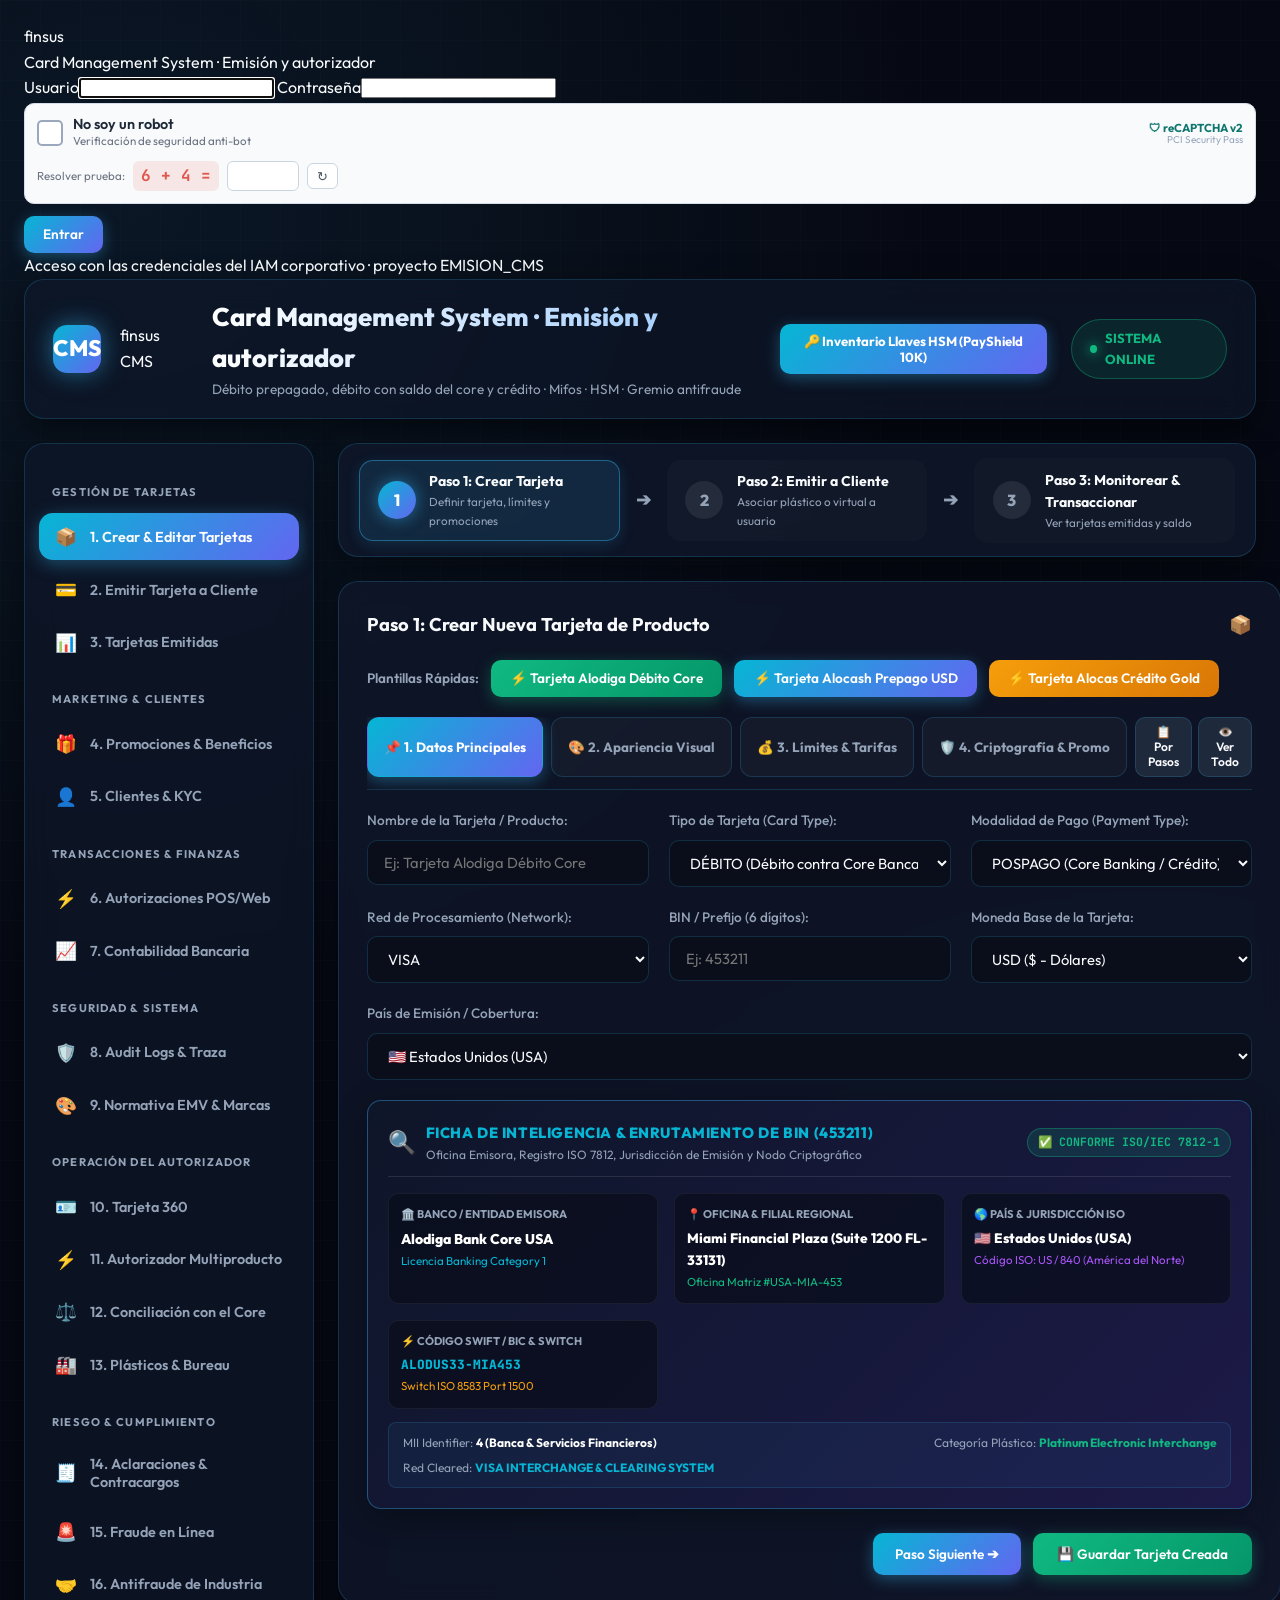
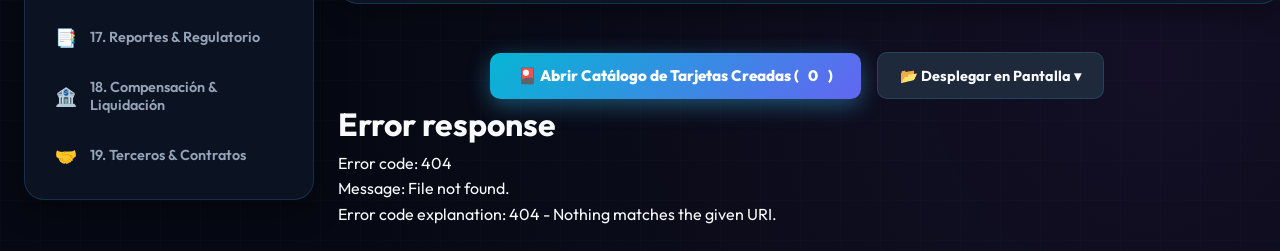
==== commit 536480f2: "login CMS: verificación anti-bot reCAPTCHA v2 (igual que adquirencia) Reto de cliente en el login de" ====
--- a/src/main/resources/static/index.html
+++ b/src/main/resources/static/index.html
@@ -389,6 +389,7 @@
             const sc = $('loginScreen'); if (!sc) return;
             sc.hidden = false; document.body.classList.add('login-open');
             const err = $('loginError'); if (err) { err.hidden = !message; err.textContent = message || ''; }
+            captchaNew();
             setTimeout(() => { const u = $('loginUser'); if (u) u.focus(); }, 50);
         }
         function hide() { const sc = $('loginScreen'); if (sc) sc.hidden = true; document.body.classList.remove('login-open'); }
@@ -409,8 +410,41 @@
             }
         }
 
+        // Verificación anti-bot del login (reCAPTCHA v2, reto 100% de cliente: casilla + suma).
+        // Igual que el Portal de Adquisición. Es una barrera de UI; la protección real de la API
+        // vive en el IAM (bloqueo por intentos). No viaja al backend.
+        let capA = 4, capB = 7, capOk = false;
+        function captchaNew() {
+            capA = Math.floor(Math.random() * 8) + 1;
+            capB = Math.floor(Math.random() * 8) + 1;
+            capOk = false;
+            const q = $('captchaQ'); if (q) q.textContent = capA + ' + ' + capB + ' =';
+            const a = $('captchaAns'); if (a) a.value = '';
+            const m = $('captchaMark'); if (m) m.style.display = 'none';
+            const s = $('captchaSpin'); if (s) s.style.display = 'none';
+            const c = $('captchaCheck'); if (c) c.setAttribute('aria-checked', 'false');
+        }
+        function captchaToggle() {
+            const m = $('captchaMark'), s = $('captchaSpin'), c = $('captchaCheck');
+            if (capOk) { capOk = false; if (m) m.style.display = 'none'; if (c) c.setAttribute('aria-checked', 'false'); return; }
+            if (s) s.style.display = 'inline-block';
+            setTimeout(() => {
+                if (s) s.style.display = 'none';
+                if (m) m.style.display = 'inline';
+                if (c) c.setAttribute('aria-checked', 'true');
+                capOk = true;
+            }, 500);
+        }
+
         async function submit(ev) {
             ev.preventDefault();
+            const errEl = $('loginError');
+            // Reto anti-bot antes de llamar al backend
+            if (!capOk) { errEl.hidden = false; errEl.textContent = 'Marca la casilla de verificación (No soy un robot).'; return false; }
+            if (parseInt($('captchaAns').value, 10) !== capA + capB) {
+                errEl.hidden = false; errEl.textContent = 'Prueba anti-bot incorrecta: ¿cuánto es ' + capA + ' + ' + capB + '?';
+                captchaNew(); return false;
+            }
             const btn = $('loginBtn'); btn.disabled = true; btn.textContent = 'Entrando…';
             try {
                 const res = await rawFetch('/api/auth/login', { method: 'POST', headers: { 'Content-Type': 'application/json' },
@@ -439,7 +473,7 @@
             const err = $('pwdError'); err.hidden = true;
             const nueva = $('pwdNew').value, rep = $('pwdRepeat').value;
             if (nueva !== rep) { err.hidden = false; err.textContent = 'Las contrasenas nuevas no coinciden'; return false; }
-            if (nueva.length < 10) { err.hidden = false; err.textContent = 'Usa al menos 10 caracteres'; return false; }
+            if (nueva.length < 12) { err.hidden = false; err.textContent = 'Usa al menos 12 caracteres'; return false; }
             const btn = $('pwdBtn'); btn.disabled = true; btn.textContent = 'Guardando...';
             try {
                 const res = await fetch('/api/auth/change-password', { method: 'POST', headers: { 'Content-Type': 'application/json' },
@@ -503,13 +537,32 @@
             } catch (e) { alert('No se pudo descargar: ' + e.message); }
         }, true);
 
-        window.auth = { submit, logout, can, applyPermissions, session: () => app.session, boot, show, changePassword, openChangePassword };
+        window.auth = { submit, logout, can, applyPermissions, session: () => app.session, boot, show, changePassword, openChangePassword, captchaToggle, captchaNew };
         if (document.readyState === 'loading') document.addEventListener('DOMContentLoaded', boot); else boot();
     })();
     </script>
     <script src="/ops/pager.js?v=20260912a" defer></script>
 </head>
 <body>
+    <style>
+      /* Verificación anti-bot (reCAPTCHA v2, reto de cliente) del login */
+      .captcha-box{border:1px solid #d7dde8;border-radius:10px;padding:12px;margin:2px 0 12px;background:#f8fafc;}
+      .captcha-top{display:flex;align-items:center;justify-content:space-between;gap:10px;}
+      .captcha-check-wrap{display:flex;align-items:center;gap:10px;}
+      .captcha-check{width:26px;height:26px;border:2px solid #9aa7bd;border-radius:5px;background:#fff;display:grid;place-items:center;cursor:pointer;flex:0 0 auto;}
+      .captcha-mark{color:#15803d;font-weight:800;font-size:16px;display:none;line-height:1;}
+      .captcha-spin{display:none;width:15px;height:15px;border:2px solid #cbd5e1;border-top-color:#4b5563;border-radius:50%;animation:capspin .7s linear infinite;}
+      @keyframes capspin{to{transform:rotate(360deg);}}
+      .captcha-title{font-weight:600;font-size:.9rem;color:#1f2937;line-height:1.15;}
+      .captcha-note{font-size:.72rem;color:#6b7280;}
+      .captcha-brand{text-align:right;line-height:1.15;}
+      .captcha-brand-1{font-size:.72rem;color:#0f766e;font-weight:700;}
+      .captcha-brand-2{font-size:.62rem;color:#9aa7bd;}
+      .captcha-challenge{display:flex;align-items:center;gap:8px;margin-top:10px;flex-wrap:wrap;}
+      .captcha-q{font-family:'JetBrains Mono',monospace;font-weight:700;background:rgba(224,87,79,.12);color:#e0574f;padding:2px 8px;border-radius:6px;}
+      .captcha-input{width:72px;padding:5px 8px;border:1px solid #cbd5e1;border-radius:6px;font-size:.9rem;}
+      .captcha-refresh{border:1px solid #cbd5e1;background:#fff;border-radius:6px;padding:4px 9px;cursor:pointer;color:#4b5563;}
+    </style>
     <!-- ══════════ INICIO DE SESIÓN (IAM) ══════════ -->
     <section id="loginScreen" class="login" hidden>
         <div class="login-card">
@@ -518,14 +571,40 @@
             <form id="loginForm" onsubmit="return auth.submit(event)">
                 <label class="field"><span>Usuario</span><input id="loginUser" type="text" autocomplete="username" required></label>
                 <label class="field"><span>Contraseña</span><input id="loginPass" type="password" autocomplete="current-password" required></label>
+                <!-- Verificación anti-bot (reCAPTCHA v2, reto de cliente) -->
+                <div id="captchaBox" class="captcha-box">
+                    <div class="captcha-top">
+                        <div class="captcha-check-wrap">
+                            <div id="captchaCheck" class="captcha-check" role="checkbox" aria-checked="false" tabindex="0"
+                                 onclick="auth.captchaToggle()" onkeydown="if(event.key===' '||event.key==='Enter'){event.preventDefault();auth.captchaToggle();}">
+                                <span id="captchaMark" class="captcha-mark">✓</span>
+                                <span id="captchaSpin" class="captcha-spin"></span>
+                            </div>
+                            <div>
+                                <div class="captcha-title">No soy un robot</div>
+                                <div class="captcha-note">Verificación de seguridad anti-bot</div>
+                            </div>
+                        </div>
+                        <div class="captcha-brand">
+                            <div class="captcha-brand-1">🛡 reCAPTCHA v2</div>
+                            <div class="captcha-brand-2">PCI Security Pass</div>
+                        </div>
+                    </div>
+                    <div class="captcha-challenge">
+                        <span class="captcha-note">Resolver prueba:</span>
+                        <span id="captchaQ" class="captcha-q">4 + 7 =</span>
+                        <input id="captchaAns" type="number" inputmode="numeric" class="captcha-input" aria-label="Respuesta de la prueba anti-bot">
+                        <button type="button" class="captcha-refresh" title="Nuevo reto" onclick="auth.captchaNew()">↻</button>
+                    </div>
+                </div>
                 <div id="loginError" class="login-error" hidden></div>
                 <button class="btn btn-primary btn-block" id="loginBtn" type="submit">Entrar</button>
             </form>
             <form id="pwdForm" onsubmit="return auth.changePassword(event)" hidden>
                 <p class="login-sub" style="margin:0">Define tu contraseña</p>
                 <label class="field"><span>Contraseña actual</span><input id="pwdCurrent" type="password" autocomplete="current-password" required></label>
-                <label class="field"><span>Contraseña nueva (mínimo 10 caracteres)</span><input id="pwdNew" type="password" autocomplete="new-password" minlength="10" required></label>
-                <label class="field"><span>Repite la nueva</span><input id="pwdRepeat" type="password" autocomplete="new-password" minlength="10" required></label>
+                <label class="field"><span>Contraseña nueva (mínimo 12 caracteres)</span><input id="pwdNew" type="password" autocomplete="new-password" minlength="12" required></label>
+                <label class="field"><span>Repite la nueva</span><input id="pwdRepeat" type="password" autocomplete="new-password" minlength="12" required></label>
                 <div id="pwdError" class="login-error" hidden></div>
                 <button class="btn btn-primary btn-block" id="pwdBtn" type="submit">Guardar y entrar</button>
                 <button class="btn btn-block" type="button" onclick="auth.logout()">Cancelar y salir</button>
@@ -1515,11 +1594,13 @@
                             <div class="form-group"><label>Domicilio:</label><input type="text" id="custAddr" class="form-control" placeholder="Calle y número" /></div>
                             <div class="form-group"><label>Código postal:</label><input type="text" id="custCp" class="form-control" maxlength="5" /></div>
                             <div class="form-group"><label>Estado:</label><input type="text" id="custState" class="form-control" placeholder="Ej: CDMX" /></div>
+                            <div class="form-group"><label>Imagen de la identificación (frente):</label><input type="file" id="custDocFront" class="form-control" accept="image/*,.pdf" required /></div>
+                            <div class="form-group"><label>Reverso (opcional):</label><input type="file" id="custDocBack" class="form-control" accept="image/*,.pdf" /></div>
                             <div class="form-group" style="display:flex; align-items:end;"><label style="display:flex; gap:8px; align-items:center; margin:0;"><input type="checkbox" id="custPep" /> Persona políticamente expuesta (declaración del titular)</label></div>
                         </div>
                         <div id="customerError" class="login-error" hidden style="margin-bottom:0.75rem;"></div>
                         <button type="submit" class="btn btn-emerald" id="customerBtn">➕ Registrar y verificar KYC</button>
-                        <span style="font-size:0.8rem; color:var(--text-muted); margin-left:10px;">Se valida CURP, RFC, edad, identificación, unicidad, contacto y listas restringidas / PEP.</span>
+                        <span style="font-size:0.8rem; color:var(--text-muted); margin-left:10px;">Se valida CURP, RFC, edad, identificación, unicidad, contacto, listas restringidas / PEP y que la imagen de la identificación corresponda al titular.</span>
                     </form>
                 </div>
 
@@ -3524,7 +3605,9 @@
                 const v = id => document.getElementById(id).value.trim();
                 const err = document.getElementById('customerError'); err.hidden = true;
                 const btn = document.getElementById('customerBtn'); btn.disabled = true; btn.textContent = 'Verificando…';
-                const payload = { firstNames: v('custFirst'), paternalSurname: v('custPat'), maternalSurname: v('custMat'), birthDate: v('custBirth'), sex: v('custSex'),
+                const front = await fileToInline(document.getElementById('custDocFront')); const back = await fileToInline(document.getElementById('custDocBack'));
+                if (front === 'TOO_BIG' || back === 'TOO_BIG') { err.hidden = false; err.textContent = 'La imagen supera 6 MB'; btn.disabled = false; btn.textContent = '➕ Registrar y verificar KYC'; return; }
+                const payload = { documentImage: front, documentImageBack: back, firstNames: v('custFirst'), paternalSurname: v('custPat'), maternalSurname: v('custMat'), birthDate: v('custBirth'), sex: v('custSex'),
                     curp: v('custCurp').toUpperCase(), rfc: v('custRfc').toUpperCase(), documentType: v('custDocType'), documentNumber: v('custDocNumber'), documentExpiresAt: v('custDocExp'),
                     email: v('custEmail'), phoneNumber: v('custPhone'), nationality: v('custNat'), occupation: v('custOcc'), addressLine: v('custAddr'), postalCode: v('custCp'), state: v('custState'),
                     pep: document.getElementById('custPep').checked, by: (window.auth && auth.session() && auth.session().username) || 'consola' };
@@ -3537,6 +3620,19 @@
                     openKycModal(data.id);
                 } catch (ex) { err.hidden = false; err.textContent = 'No se pudo contactar al servidor: ' + ex.message; }
                 finally { btn.disabled = false; btn.textContent = '➕ Registrar y verificar KYC'; }
+            }
+
+            /** Un <input type=file> a {fileName, contentType, base64} (o null si está vacío). */
+            function fileToInline(input) {
+                const f = input && input.files && input.files[0];
+                if (!f) return Promise.resolve(null);
+                if (f.size > 6 * 1024 * 1024) return Promise.resolve('TOO_BIG');
+                return new Promise((resolve, reject) => {
+                    const r = new FileReader();
+                    r.onload = () => resolve({ fileName: f.name, contentType: f.type || 'application/octet-stream', base64: String(r.result).replace(/^data:[^,]*,/, '') });
+                    r.onerror = () => reject(new Error('No se pudo leer ' + f.name));
+                    r.readAsDataURL(f);
+                });
             }
 
             const kycBadge = s => `<span class="badge ${s === 'VERIFIED' ? 'badge-emerald' : s === 'REJECTED' ? 'badge-red' : s === 'REVIEW' ? 'badge-amber' : 'badge-cyan'}">${{ VERIFIED: 'Verificado', REJECTED: 'Rechazado', REVIEW: 'En revisión', PENDING: 'Pendiente' }[s] || s}</span>`;
@@ -3581,6 +3677,50 @@
                     const checks = (k.checks || []).map(c => `<li style="display:flex; gap:10px; align-items:flex-start; padding:6px 0; border-bottom:1px solid var(--border);">
                         <span class="badge ${c.ok ? 'badge-emerald' : 'badge-red'}" style="min-width:90px; text-align:center;">${c.code}</span><span>${c.detail}</span></li>`).join('');
                     const canDecide = st === 'REVIEW' || st === 'REJECTED';
+                    const docBadge = v => `<span class="badge ${v === 'MATCH' ? 'badge-emerald' : v === 'MISMATCH' ? 'badge-red' : 'badge-amber'}">${{ MATCH: 'Corresponde al titular', MISMATCH: 'No corresponde', UNREADABLE: 'Ilegible', PENDING_MANUAL: 'Pendiente de cotejo' }[v] || v}</span>`;
+                    const docs = (k.documents || []).map(d => `<div style="display:flex; gap:12px; align-items:flex-start; padding:8px 0; border-bottom:1px solid var(--border);">
+                        <div style="width:150px; height:100px; background:var(--surface-2); border-radius:10px; overflow:hidden; display:flex; align-items:center; justify-content:center; cursor:zoom-in;" onclick="openKycImage(${k.customerId}, ${d.id})" title="Ver en grande"><img data-kyc-doc="${k.customerId}/${d.id}" alt="${d.side === 'FRONT' ? 'frente' : 'reverso'}" style="max-width:100%; max-height:100%; object-fit:contain;"></div>
+                        <div style="flex:1; font-size:0.82rem;">
+                            <div><strong>${d.side === 'FRONT' ? 'Frente' : 'Reverso'}</strong> · ${d.documentType || ''} · ${d.fileName || ''} · ${(d.sizeBytes / 1024).toFixed(0)} KB · subido ${d.uploadedAt ? new Date(d.uploadedAt).toLocaleString('es-MX') : ''}</div>
+                            <div style="margin:4px 0;">${docBadge(d.verification)} <span style="color:var(--text-muted);">${d.verificationDetail || ''}</span></div>
+                            ${d.extracted && d.extracted.readable ? `<div style="color:var(--text-muted);">Leído: ${d.extracted.fullName || '—'} · CURP ${d.extracted.curp || '—'} · nac. ${d.extracted.birthDate || '—'} · núm. ${d.extracted.documentNumber || '—'}</div>` : ''}
+                            ${d.verifiedBy ? `<div style="color:var(--text-muted);">Cotejó ${d.verifiedBy} · ${new Date(d.verifiedAt).toLocaleString('es-MX')}</div>` : ''}
+                            ${d.side === 'FRONT' && d.verification !== 'MATCH' ? `<div style="display:flex; gap:6px; margin-top:6px; flex-wrap:wrap;"><input id="docNote${d.id}" class="form-control" placeholder="Motivo del cotejo (obligatorio)" style="flex:1; min-width:200px;">
+                                <button class="btn btn-emerald" onclick="decideDoc(${k.customerId}, ${d.id}, 'MATCH')">✔ Coincide con el titular</button><button class="btn btn-amber" onclick="decideDoc(${k.customerId}, ${d.id}, 'MISMATCH')">✖ No coincide</button></div>` : ''}
+                        </div></div>`).join('');
+                    const iso = d => d ? String(d).slice(0, 10) : '';
+                    // clientes registrados solo con nombre completo: proponer nombre y apellidos a partir de él
+                    const words = String(k.fullName || '').trim().split(/\s+/).filter(Boolean);
+                    const guessFirst = k.firstNames || (words.length > 2 ? words.slice(0, -2).join(' ') : words[0] || '');
+                    const guessPat = k.paternalSurname || (words.length > 2 ? words[words.length - 2] : words[1] || '');
+                    const guessMat = k.maternalSurname || (words.length > 2 ? words[words.length - 1] : '');
+                    const completar = `
+                        <details id="kycEditBox" ${(!k.curp || st === 'REJECTED' || st === 'PENDING') ? 'open' : ''} style="border:1px solid var(--border); border-radius:12px; padding:10px 14px;">
+                            <summary style="cursor:pointer; font-weight:700;">Completar o corregir identidad</summary>
+                            <div class="form-grid" style="margin-top:0.75rem;">
+                                <div class="form-group"><label>Nombre(s)</label><input id="kFirst" class="form-control" value="${guessFirst}"></div>
+                                <div class="form-group"><label>Apellido paterno</label><input id="kPat" class="form-control" value="${guessPat}"></div>
+                                <div class="form-group"><label>Apellido materno</label><input id="kMat" class="form-control" value="${guessMat}"></div>
+                                <div class="form-group"><label>Fecha de nacimiento</label><input id="kBirth" type="date" class="form-control" value="${iso(k.birthDate)}"></div>
+                                <div class="form-group"><label>Sexo</label><select id="kSex" class="form-control"><option value="M" ${k.sex === 'M' ? 'selected' : ''}>Mujer (M)</option><option value="H" ${k.sex === 'H' ? 'selected' : ''}>Hombre (H)</option></select></div>
+                                <div class="form-group"><label>CURP</label><input id="kCurp" class="form-control" maxlength="18" style="text-transform:uppercase" value="${k.curp || ''}"></div>
+                                <div class="form-group"><label>RFC</label><input id="kRfc" class="form-control" maxlength="13" style="text-transform:uppercase" value="${k.rfc || ''}"></div>
+                                <div class="form-group"><label>Identificación</label><select id="kDocType" class="form-control">${['INE', 'PASAPORTE', 'CEDULA_PROFESIONAL', 'FM2_FM3', 'MATRICULA_CONSULAR'].map(t => `<option value="${t}" ${k.documentType === t ? 'selected' : ''}>${t.replace('_', ' ')}</option>`).join('')}</select></div>
+                                <div class="form-group"><label>Número de identificación</label><input id="kDocNumber" class="form-control" placeholder="${k.documentNumber ? 'guardado: ' + k.documentNumber : ''}"></div>
+                                <div class="form-group"><label>Vigencia</label><input id="kDocExp" type="date" class="form-control" value="${iso(k.documentExpiresAt)}"></div>
+                                <div class="form-group"><label>Correo</label><input id="kEmail" type="email" class="form-control" value="${k.email || ''}"></div>
+                                <div class="form-group"><label>Teléfono</label><input id="kPhone" class="form-control" value="${k.phoneNumber || ''}"></div>
+                                <div class="form-group"><label>Domicilio</label><input id="kAddr" class="form-control" value="${k.address || ''}"></div>
+                                <div class="form-group"><label>Código postal</label><input id="kCp" class="form-control" value="${k.postalCode || ''}"></div>
+                                <div class="form-group"><label>Estado</label><input id="kState" class="form-control" value="${k.state || ''}"></div>
+                                <div class="form-group"><label>Ocupación</label><input id="kOcc" class="form-control" value="${k.occupation || ''}"></div>
+                                <div class="form-group"><label>Imagen de la identificación (frente)</label><input id="kDocFront" type="file" class="form-control" accept="image/*,.pdf"></div>
+                                <div class="form-group"><label>Reverso</label><input id="kDocBack" type="file" class="form-control" accept="image/*,.pdf"></div>
+                                <div class="form-group" style="display:flex; align-items:end;"><label style="display:flex; gap:8px; align-items:center; margin:0;"><input type="checkbox" id="kPep" ${k.pep ? 'checked' : ''}> Persona políticamente expuesta</label></div>
+                            </div>
+                            <div id="kycEditError" class="login-error" hidden style="margin-bottom:0.5rem;"></div>
+                            <button class="btn btn-emerald" id="kycEditBtn" onclick="saveIdentity(${k.customerId})">💾 Guardar y verificar</button>
+                        </details>`;
                     body.innerHTML = `
                         <div style="display:flex; flex-direction:column; gap:1rem;">
                             <div style="display:flex; justify-content:space-between; align-items:center; gap:1rem; flex-wrap:wrap;">
@@ -3592,7 +3732,9 @@
                                 ${row('Domicilio', [k.address, k.postalCode, k.state].filter(Boolean).join(', ') || null)}${row('Ocupación / nacionalidad', [k.occupation, k.nationality].filter(Boolean).join(' · ') || null)}
                                 ${row('PEP', k.pep ? 'Sí, declarado por el titular' : 'No')}${row('Última verificación', k.screenedAt ? new Date(k.screenedAt).toLocaleString('es-MX') : null)}
                                 ${k.reviewedBy ? row('Decisión del analista', `${k.reviewedBy} · ${new Date(k.reviewedAt).toLocaleString('es-MX')}: ${k.reviewNote}`) : ''}</div>
-                            <div><div style="font-weight:700; margin-bottom:4px;">Comprobaciones</div><ul style="list-style:none; padding:0; margin:0; font-size:0.85rem;">${checks || '<li style="color:var(--text-muted);">Sin datos de identidad: registra la CURP, el RFC y la identificación para verificar.</li>'}</ul></div>
+                            <div><div style="font-weight:700; margin-bottom:4px;">Identificación</div>${docs || '<div style="font-size:0.85rem; color:var(--text-muted);">Sin imagen de la identificación: cárgala en "Completar o corregir identidad".</div>'}</div>
+                            <div><div style="font-weight:700; margin-bottom:4px;">Comprobaciones</div><ul style="list-style:none; padding:0; margin:0; font-size:0.85rem;">${checks || '<li style="color:var(--text-muted);">Sin datos de identidad: completa la CURP, el RFC y la identificación para verificar.</li>'}</ul></div>
+                            ${completar}
                             <div style="display:flex; gap:8px; flex-wrap:wrap; align-items:center;">
                                 <button class="btn btn-amber" onclick="rerunKyc(${k.customerId})">🔄 Volver a verificar</button>
                                 ${canDecide ? `<input id="kycNote" class="form-control" placeholder="Motivo de la decisión (obligatorio)" style="flex:1; min-width:220px;">
@@ -3600,8 +3742,54 @@
                                 <button class="btn btn-amber" onclick="decideKyc(${k.customerId}, 'REJECT')">✖ Rechazar</button>` : ''}
                             </div>
                         </div>`;
+                    loadKycImages();
                 } catch (e) { body.innerHTML = `<div style="padding:1.5rem; color:#ef4444;">No se pudo cargar el expediente: ${e.message}</div>`; }
             }
+
+            /** Las imágenes viajan con la sesión (fetch con token), no como src directo. */
+            function loadKycImages() {
+                document.querySelectorAll('img[data-kyc-doc]').forEach(async img => {
+                    try {
+                        const res = await fetch(`/api/customers/${img.dataset.kycDoc.split('/')[0]}/kyc/documents/${img.dataset.kycDoc.split('/')[1]}/content`);
+                        if (!res.ok) return;
+                        const blob = await res.blob();
+                        if (blob.type === 'application/pdf') { img.replaceWith(Object.assign(document.createElement('span'), { textContent: 'PDF', style: 'font-weight:700;color:var(--text-muted)' })); return; }
+                        img.src = URL.createObjectURL(blob);
+                    } catch (e) { /* sin vista previa */ }
+                });
+            }
+            async function openKycImage(customerId, docId) {
+                const res = await fetch(`/api/customers/${customerId}/kyc/documents/${docId}/content`);
+                if (!res.ok) return;
+                const url = URL.createObjectURL(await res.blob());
+                window.open(url, '_blank');
+            }
+            async function decideDoc(customerId, docId, decision) {
+                const note = (document.getElementById('docNote' + docId) || {}).value || '';
+                const res = await fetch(`/api/customers/${customerId}/kyc/documents/${docId}/verify`, { method: 'POST', headers: { 'Content-Type': 'application/json' },
+                    body: JSON.stringify({ decision, note, by: (window.auth && auth.session() && auth.session().username) || 'consola' }) });
+                const d = await res.json().catch(() => ({}));
+                if (!res.ok) { alert(d.message || ('Error ' + res.status)); return; }
+                loadCustomers(); if (window.loadCustomersForSelect) loadCustomersForSelect(); openKycModal(customerId);
+            }
+            async function saveIdentity(customerId) {
+                const v = id => (document.getElementById(id) || {}).value || '';
+                const err = document.getElementById('kycEditError'); err.hidden = true;
+                const btn = document.getElementById('kycEditBtn'); btn.disabled = true; btn.textContent = 'Verificando…';
+                try {
+                    const front = await fileToInline(document.getElementById('kDocFront')); const back = await fileToInline(document.getElementById('kDocBack'));
+                    if (front === 'TOO_BIG' || back === 'TOO_BIG') { err.hidden = false; err.textContent = 'La imagen supera 6 MB'; return; }
+                    const body = { firstNames: v('kFirst'), paternalSurname: v('kPat'), maternalSurname: v('kMat'), birthDate: v('kBirth') || null, sex: v('kSex'), curp: v('kCurp').toUpperCase(), rfc: v('kRfc').toUpperCase(),
+                        documentType: v('kDocType'), documentNumber: v('kDocNumber') || null, documentExpiresAt: v('kDocExp') || null, email: v('kEmail'), phoneNumber: v('kPhone'), addressLine: v('kAddr'), postalCode: v('kCp'), state: v('kState'), occupation: v('kOcc'),
+                        pep: !!(document.getElementById('kPep') || {}).checked, documentImage: front, documentImageBack: back, by: (window.auth && auth.session() && auth.session().username) || 'consola' };
+                    const res = await fetch(`/api/customers/${customerId}`, { method: 'PUT', headers: { 'Content-Type': 'application/json' }, body: JSON.stringify(body) });
+                    const d = await res.json().catch(() => ({}));
+                    if (!res.ok) { err.hidden = false; err.textContent = d.message || ('Error ' + res.status); return; }
+                    loadCustomers(); if (window.loadCustomersForSelect) loadCustomersForSelect(); openKycModal(customerId);
+                } catch (e) { err.hidden = false; err.textContent = 'No se pudo guardar: ' + e.message; }
+                finally { btn.disabled = false; btn.textContent = '💾 Guardar y verificar'; }
+            }
+            window.decideDoc = decideDoc; window.saveIdentity = saveIdentity; window.openKycImage = openKycImage;
 
             async function decideKyc(customerId, decision) {
                 const note = (document.getElementById('kycNote') || {}).value || '';
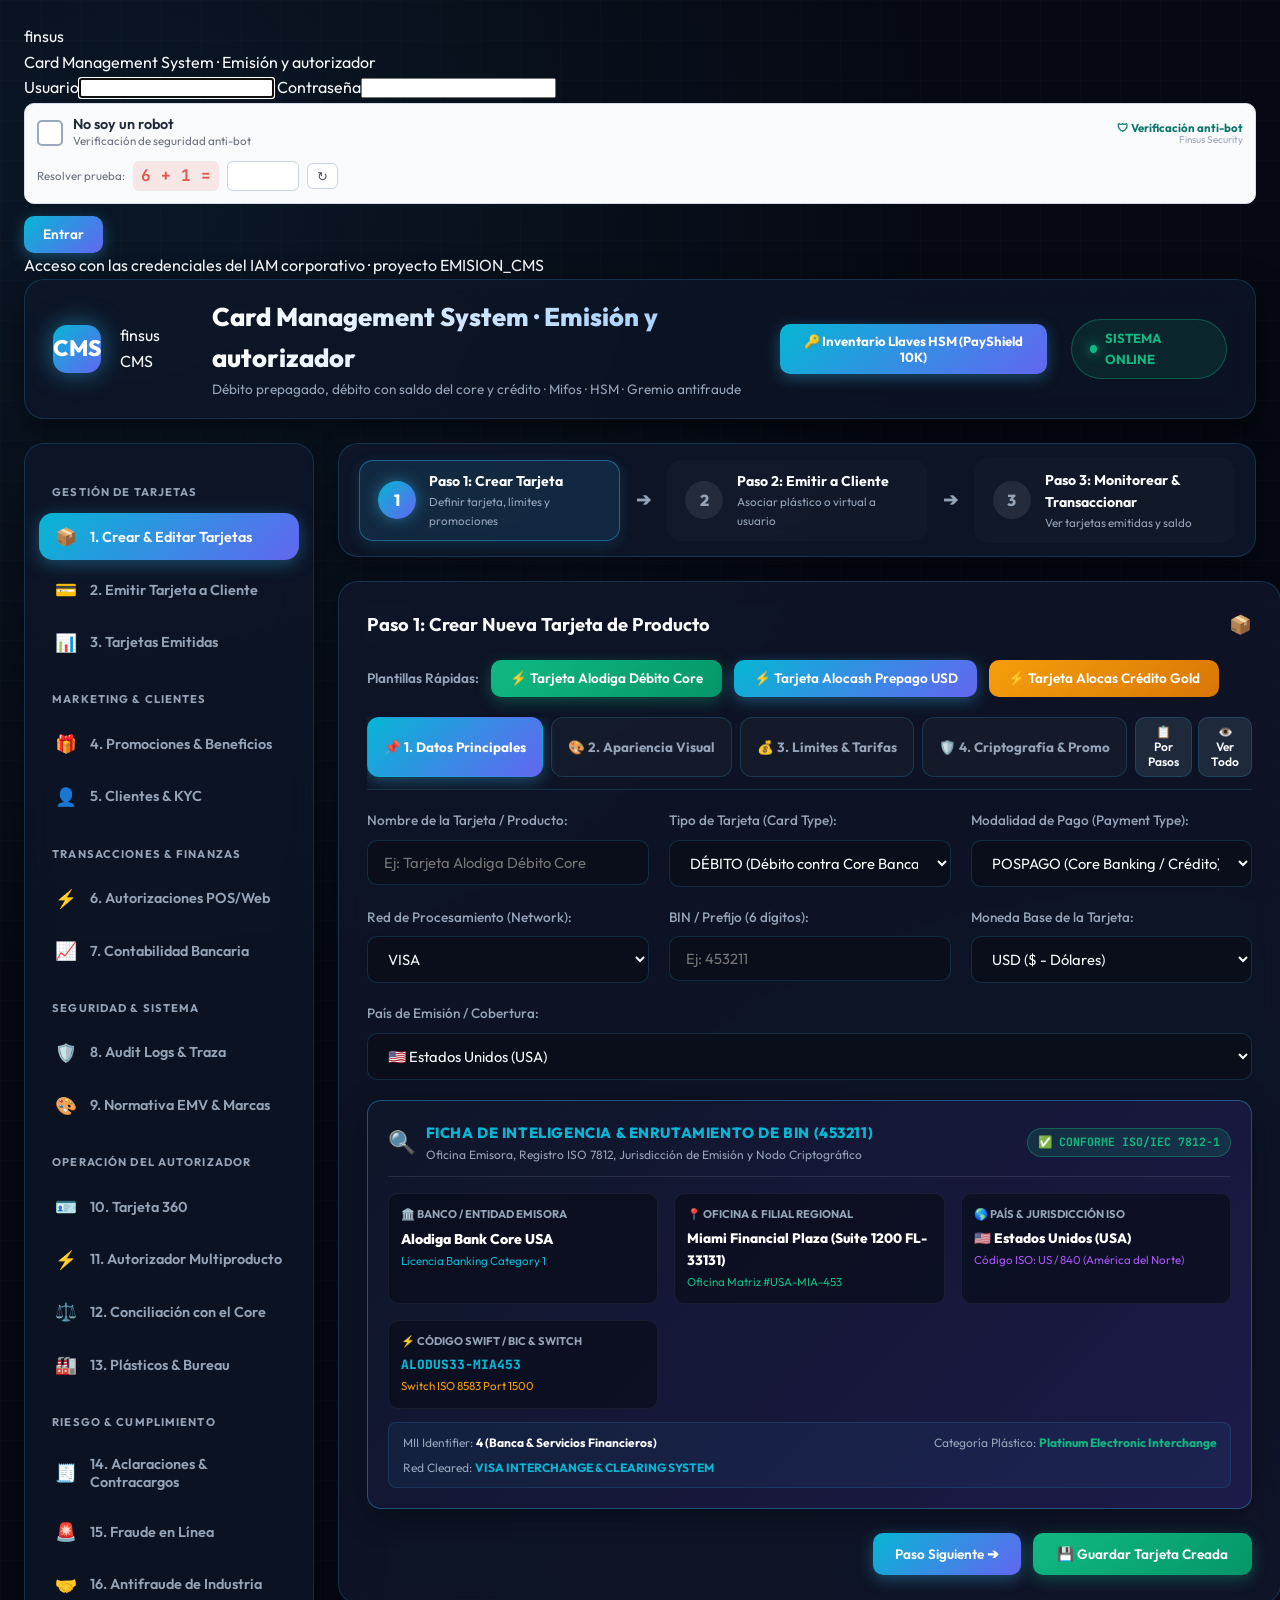
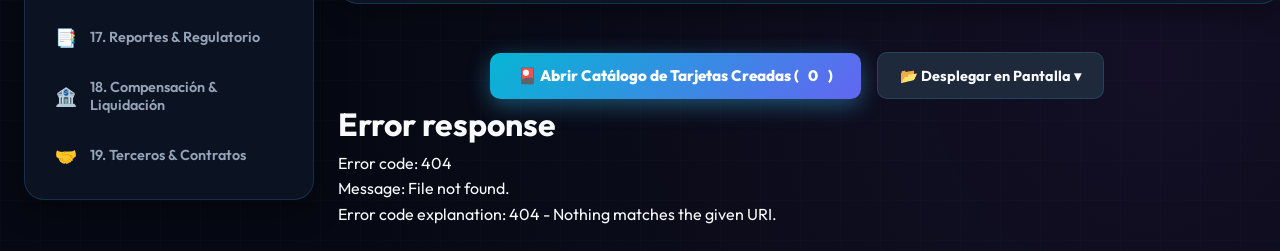
==== commit 2c4b3be7: "seguridad: paquete de quick-wins PCI (A1,A2,A4,M1,M3,M5,M6) A1: test-secrets bloqueado en perfil pro" ====
--- a/src/main/resources/static/index.html
+++ b/src/main/resources/static/index.html
@@ -586,8 +586,8 @@
                             </div>
                         </div>
                         <div class="captcha-brand">
-                            <div class="captcha-brand-1">🛡 reCAPTCHA v2</div>
-                            <div class="captcha-brand-2">PCI Security Pass</div>
+                            <div class="captcha-brand-1">🛡 Verificación anti-bot</div>
+                            <div class="captcha-brand-2">Finsus Security</div>
                         </div>
                     </div>
                     <div class="captcha-challenge">
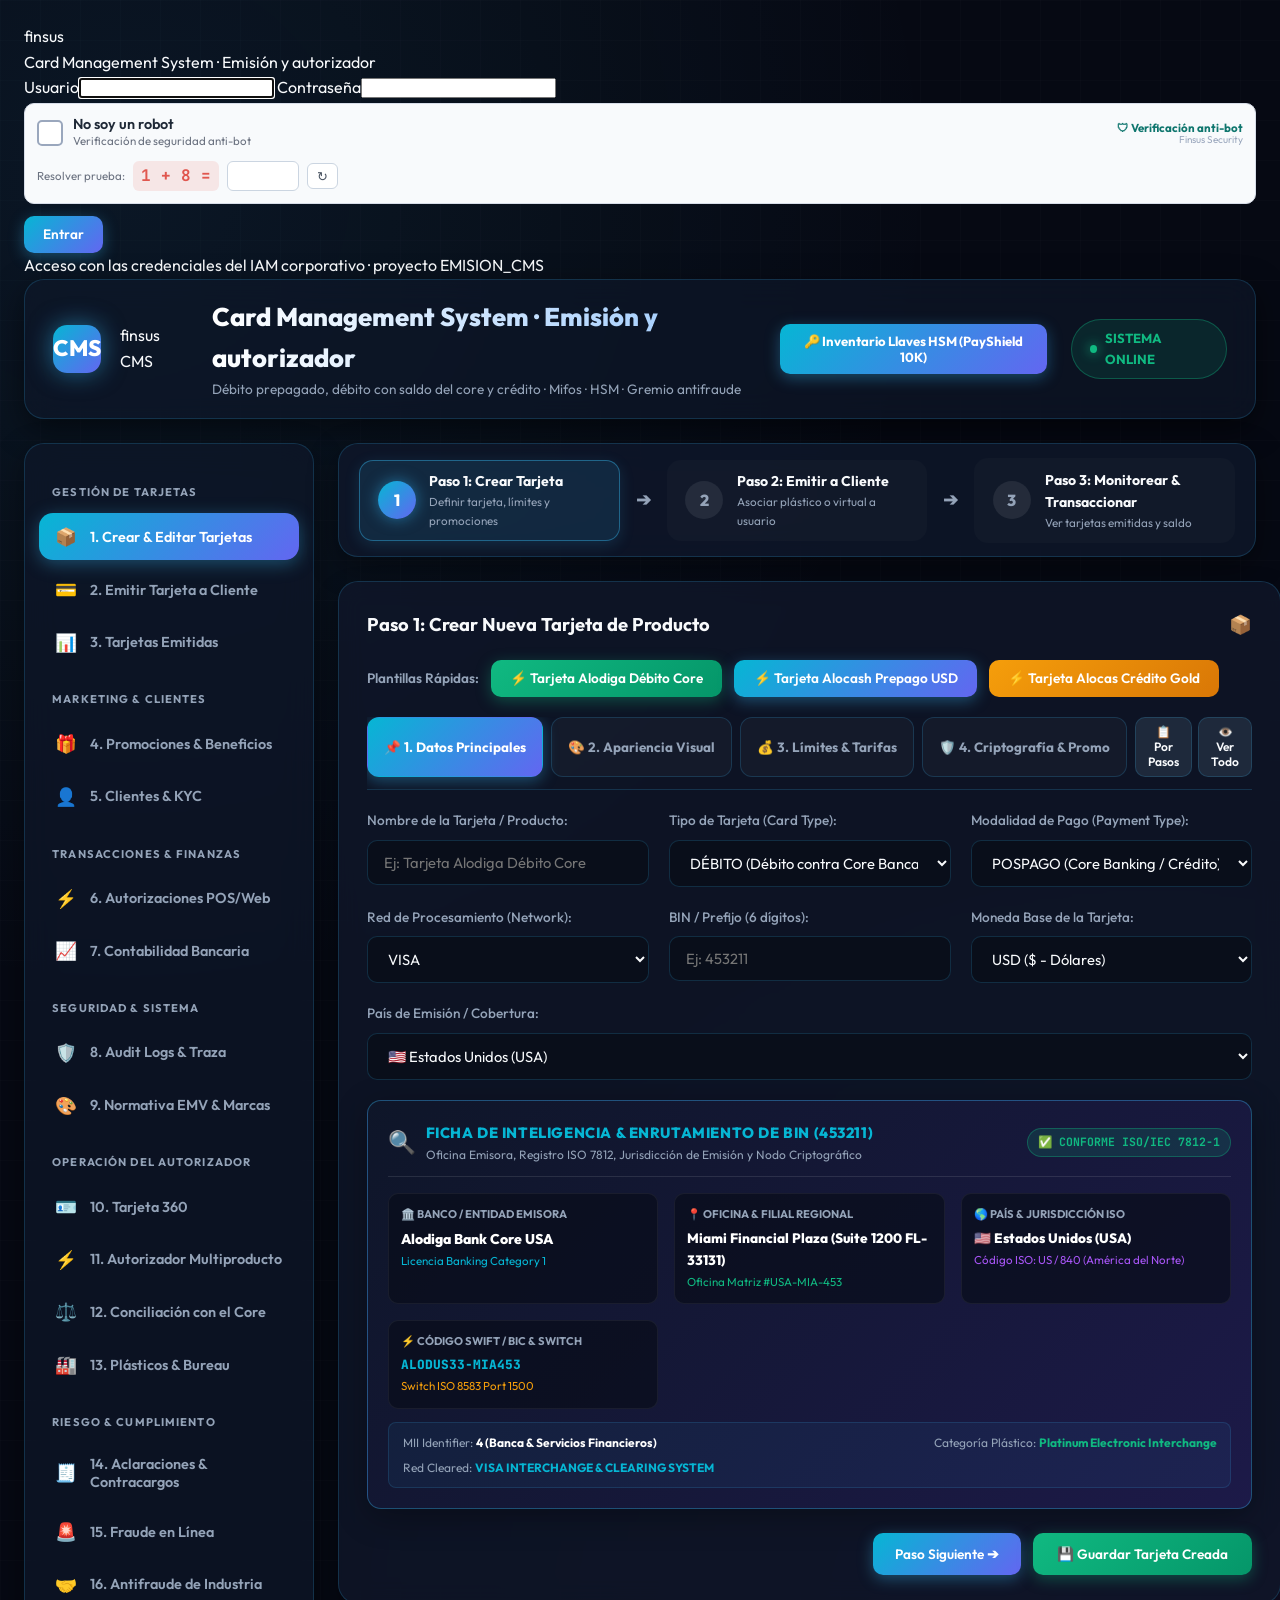
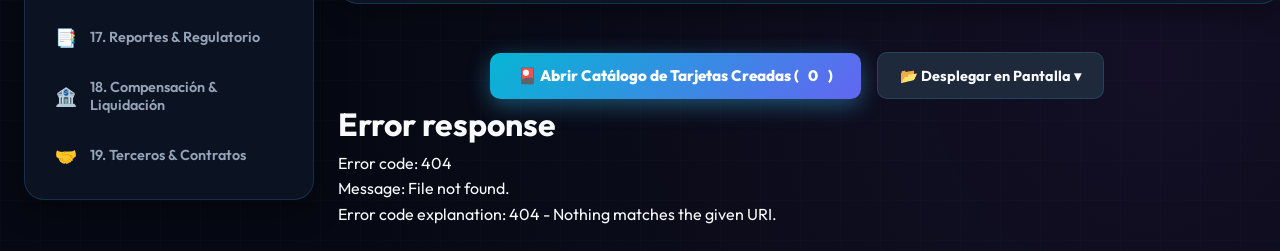
==== commit 2f91092d: "auth: segundo factor TOTP en la consola del CMS (A3, PCI DSS 8.4.2/8.5) - MFA TOTP (RFC 6238, compat" ====
--- a/src/main/resources/static/index.html
+++ b/src/main/resources/static/index.html
@@ -451,21 +451,66 @@
                     body: JSON.stringify({ username: $('loginUser').value.trim(), password: $('loginPass').value }) });
                 const data = await res.json();
                 if (!res.ok) { $('loginError').hidden = false; $('loginError').textContent = data.message || ('Error ' + res.status); return false; }
-                app.session = data; write(data);
-                if (data.mustChangePassword) {
-                    // cuenta con contrasena temporal: el IAM pide una nueva antes de trabajar
-                    $('loginForm').hidden = true; $('pwdForm').hidden = false; $('pwdCurrent').value = $('loginPass').value;
-                    $('loginPass').value = ''; $('pwdNew').focus();
-                    return false;
-                }
-                $('loginPass').value = '';
-                hide(); applyPermissions();
-                try { localStorage.setItem('ops.operator', data.username); } catch (e) { /* sin almacenamiento */ }
-                document.dispatchEvent(new CustomEvent('cms:login', { detail: data }));
+                app._loginPass = $('loginPass').value; // se conserva para el cambio de contraseña forzado
+                if (data.mfaRequired) { startMfaStep(data); return false; } // segundo factor antes de emitir la sesión
+                completeLogin(data);
             } catch (e) {
                 $('loginError').hidden = false; $('loginError').textContent = 'No se pudo contactar al servidor: ' + e.message;
             } finally { btn.disabled = false; btn.textContent = 'Entrar'; }
             return false;
+        }
+
+        // Segundo factor (TOTP): muestra el paso MFA (alta con secreto/QR o verificación de código).
+        function startMfaStep(data) {
+            app._mfaChallenge = data.mfaChallenge;
+            app._mfaSetup = !!data.mfaSetupRequired;
+            $('loginForm').hidden = true; $('pwdForm').hidden = true; $('mfaForm').hidden = false;
+            $('mfaError').hidden = true; $('mfaCode').value = '';
+            const setup = $('mfaSetup');
+            if (app._mfaSetup) {
+                setup.hidden = false;
+                $('mfaSecret').textContent = data.secret || '';
+                $('mfaUri').value = data.otpauthUri || '';
+                $('mfaBtn').textContent = 'Activar y entrar';
+            } else {
+                setup.hidden = true;
+                $('mfaBtn').textContent = 'Verificar';
+            }
+            setTimeout(() => $('mfaCode').focus(), 50);
+        }
+
+        async function verifyMfa(ev) {
+            ev.preventDefault();
+            const err = $('mfaError'); err.hidden = true;
+            const code = ($('mfaCode').value || '').trim();
+            if (!/^\d{6}$/.test(code)) { err.hidden = false; err.textContent = 'Escribe el código de 6 dígitos.'; return false; }
+            const btn = $('mfaBtn'); const label = btn.textContent; btn.disabled = true; btn.textContent = 'Verificando…';
+            try {
+                const url = app._mfaSetup ? '/api/auth/mfa/enable' : '/api/auth/mfa/verify';
+                const res = await rawFetch(url, { method: 'POST', headers: { 'Content-Type': 'application/json' },
+                    body: JSON.stringify({ challenge: app._mfaChallenge, code }) });
+                const data = await res.json();
+                if (!res.ok) { err.hidden = false; err.textContent = data.message || ('Error ' + res.status); return false; }
+                $('mfaForm').hidden = true; $('loginForm').hidden = false;
+                completeLogin(data);
+            } catch (e) {
+                err.hidden = false; err.textContent = 'No se pudo contactar al servidor: ' + e.message;
+            } finally { btn.disabled = false; btn.textContent = label; }
+            return false;
+        }
+
+        // Finaliza el login (con o sin MFA): guarda la sesión y, si toca, pide cambio de contraseña.
+        function completeLogin(data) {
+            app.session = data; write(data);
+            if (data.mustChangePassword) {
+                $('loginForm').hidden = true; $('mfaForm').hidden = true; $('pwdForm').hidden = false;
+                $('pwdCurrent').value = app._loginPass || ''; $('pwdNew').focus();
+                return;
+            }
+            $('loginPass').value = ''; app._loginPass = null;
+            hide(); applyPermissions();
+            try { localStorage.setItem('ops.operator', data.username); } catch (e) { /* sin almacenamiento */ }
+            document.dispatchEvent(new CustomEvent('cms:login', { detail: data }));
         }
 
         async function changePassword(ev) {
@@ -537,7 +582,7 @@
             } catch (e) { alert('No se pudo descargar: ' + e.message); }
         }, true);
 
-        window.auth = { submit, logout, can, applyPermissions, session: () => app.session, boot, show, changePassword, openChangePassword, captchaToggle, captchaNew };
+        window.auth = { submit, logout, can, applyPermissions, session: () => app.session, boot, show, changePassword, openChangePassword, captchaToggle, captchaNew, verifyMfa };
         if (document.readyState === 'loading') document.addEventListener('DOMContentLoaded', boot); else boot();
     })();
     </script>
@@ -609,6 +654,18 @@
                 <button class="btn btn-primary btn-block" id="pwdBtn" type="submit">Guardar y entrar</button>
                 <button class="btn btn-block" type="button" onclick="auth.logout()">Cancelar y salir</button>
             </form>
+            <form id="mfaForm" onsubmit="return auth.verifyMfa(event)" hidden>
+                <p class="login-sub" style="margin:0 0 .3rem">Verificación en dos pasos</p>
+                <div id="mfaSetup" hidden>
+                    <p class="login-note" style="margin:.2rem 0 .5rem">Da de alta este secreto en tu app autenticadora (Google Authenticator, Authy) y escribe el código que genere:</p>
+                    <div id="mfaSecret" style="font-family:'JetBrains Mono',monospace; font-weight:700; letter-spacing:2px; font-size:1.05rem; text-align:center; padding:.5rem; background:#f1f5f9; border-radius:8px; word-break:break-all;"></div>
+                    <label class="field"><span>URI otpauth (alternativa)</span><input id="mfaUri" type="text" readonly style="font-size:.72rem"></label>
+                </div>
+                <label class="field"><span>Código de 6 dígitos</span><input id="mfaCode" type="text" inputmode="numeric" maxlength="6" autocomplete="one-time-code" required></label>
+                <div id="mfaError" class="login-error" hidden></div>
+                <button class="btn btn-primary btn-block" id="mfaBtn" type="submit">Verificar</button>
+                <button class="btn btn-block" type="button" onclick="auth.logout()">Cancelar y salir</button>
+            </form>
             <p class="login-note">Acceso con las credenciales del IAM corporativo · proyecto EMISION_CMS</p>
         </div>
     </section>
@@ -2420,20 +2477,21 @@
                     globalHsmKeys = data;
 
                     if (!Array.isArray(data) || data.length === 0) {
-                        tbody.innerHTML = '<tr><td colspan="8" style="text-align:center; padding: 2rem;">No hay llaves en el Key Vault HSM.</td></tr>';
+                        tbody.innerHTML = '<tr><td colspan="8" style="text-align:center; padding: 2rem;">No hay llaves configuradas.</td></tr>';
                         return;
                     }
 
+                    // Referencias reales de las llaves configuradas en el CMS (bajo la LMK del HSM);
+                    // no se muestran blobs ni KCV fabricados.
                     tbody.innerHTML = data.map(k => `
                         <tr>
                             <td><strong>${k.label || k.id}</strong></td>
                             <td><span class="badge badge-purple">${k.keyTypeName || 'KEY'}</span></td>
-                            <td><code>${k.keyTypeCode || '000'}</code></td>
-                            <td><span class="badge badge-cyan">LMK ${k.lmkPairId || '14'} (Var ${k.variant || '00'})</span></td>
-                            <td><span class="badge badge-amber">${k.scheme === 'U' ? 'TDES-2KEY (U)' : (k.scheme === 'T' ? 'TDES-3KEY (T)' : 'AES-128 (S)')}</span></td>
-                            <td><strong style="color:var(--accent-emerald); font-family:'JetBrains Mono',monospace;">${k.kcv || '8A4F1D'}</strong></td>
-                            <td><code style="font-size:0.72rem; color:#38bdf8;">${(k.keyBlob || 'U0051400...').substring(0, 24)}...</code></td>
-                            <td><span class="badge badge-emerald">🟢 ACTIVE (PORT 8080)</span></td>
+                            <td><code>${k.keyTypeCode || ''}</code></td>
+                            <td colspan="3" style="color:var(--text-muted);">${k.detalle || '—'}</td>
+                            <td colspan="2">${k.configured
+                                ? '<span class="badge badge-emerald">🟢 Configurada</span>'
+                                : '<span class="badge badge-amber">⚪ No configurada</span>'}</td>
                         </tr>
                     `).join('');
                 } catch (err) {
@@ -2498,46 +2556,35 @@
             }
 
             async function viewHsmCardDetails(cardId) {
-                setHsmModalHeader('Detalles Criptográficos HSM de Tarjeta', 'Cifrado y verificación por PayShield 10K');
+                setHsmModalHeader('Detalles Criptográficos HSM de Tarjeta', 'Metadatos del material criptográfico (sin datos sensibles)');
                 document.getElementById('hsmDetailsModal').classList.add('active');
                 const body = document.getElementById('hsmModalBodyContent');
-                body.innerHTML = '<div style="text-align:center; padding: 2.5rem; color: var(--accent-cyan);">🔒 Conectando con Simulador HSM PayShield 10K en http://localhost:8080...</div>';
+                body.innerHTML = '<div style="text-align:center; padding: 2.5rem; color: var(--accent-cyan);">🔒 Consultando el HSM...</div>';
                 try {
-                    const res = await fetch(`/api/hsm/crypto/generate?bin=453211&last4=${cardId}&pinBlockFormat=ISO-0&pvkIndex=PVK-01`, { method: 'POST' });
+                    const res = await fetch(`/api/hsm/card/${cardId}`);
                     const data = await res.json();
-
+                    if (!res.ok) { body.innerHTML = `<div style="color:#ef4444; padding:2rem; text-align:center;">${data.message || ('Error ' + res.status)}</div>`; return; }
+                    const prov = data.provisioned ? '🟢 Aprovisionada' : '⚪ Sin aprovisionar';
+                    const online = data.hsmOnline ? '🟢 En línea' : '🔴 Fuera de línea';
                     body.innerHTML = `
                         <div style="display:flex; flex-direction:column; gap:1.2rem;">
                             <div style="background:rgba(16, 185, 129, 0.08); border:1px solid rgba(16, 185, 129, 0.3); padding:1rem; border-radius:14px;">
-                                <div style="font-size:0.8rem; font-weight:700; color:var(--accent-emerald); text-transform:uppercase;">Estado de Cifrado HSM</div>
-                                <div style="font-size:1.1rem; font-weight:800; color:#fff; margin-top:0.2rem;">${data.status} — ${data.hsmEndpoint}</div>
+                                <div style="font-size:0.8rem; font-weight:700; color:var(--accent-emerald); text-transform:uppercase;">HSM</div>
+                                <div style="font-size:1.1rem; font-weight:800; color:#fff; margin-top:0.2rem;">${online} · Tarjeta #${data.cardId} — ${prov}</div>
                             </div>
                             <div class="form-grid">
-                                <div class="form-group">
-                                    <label>Formato PIN Block ISO-0:</label>
-                                    <input type="text" class="form-control" value="${data.pinBlock}" readonly style="font-family:'JetBrains Mono',monospace; color:var(--accent-cyan);" />
-                                </div>
-                                <div class="form-group">
-                                    <label>PIN Verification Value (PVV):</label>
-                                    <input type="text" class="form-control" value="${data.pvv}" readonly style="font-family:'JetBrains Mono',monospace; color:var(--accent-emerald);" />
-                                </div>
-                                <div class="form-group">
-                                    <label>CVV2 Criptográfico:</label>
-                                    <input type="text" class="form-control" value="${data.cvv2}" readonly style="font-family:'JetBrains Mono',monospace; color:var(--accent-amber);" />
-                                </div>
-                                <div class="form-group">
-                                    <label>Par de Claves CVK:</label>
-                                    <input type="text" class="form-control" value="${data.cvkPair || 'CVK-PAIR-01'} (KCV: ${data.kcvCvk || '3F9E2A'})" readonly style="font-family:'JetBrains Mono',monospace;" />
-                                </div>
-                                <div class="form-group" style="grid-column: 1/-1;">
-                                    <label>Clave DUKPT BDK Derivation:</label>
-                                    <input type="text" class="form-control" value="${data.bdkDukpt || 'BDK-01-DUKPT'} (KCV: ${data.kcvBdk || 'C7B1E4'})" readonly style="font-family:'JetBrains Mono',monospace;" />
-                                </div>
-                                <div class="form-group" style="grid-column: 1/-1;">
-                                    <label>KeyBlob LMK Encrypted Header:</label>
-                                    <textarea class="form-control" style="height:70px; font-family:'JetBrains Mono',monospace; color:var(--accent-emerald);" readonly>${data.keyBlob}</textarea>
-                                </div>
-                            </div>
+                                <div class="form-group"><label>Formato de PIN block:</label>
+                                    <input type="text" class="form-control" value="${data.pinBlockFormat || ''}" readonly style="font-family:'JetBrains Mono',monospace; color:var(--accent-cyan);" /></div>
+                                <div class="form-group"><label>Índice PVKI:</label>
+                                    <input type="text" class="form-control" value="${data.pvki || ''}" readonly style="font-family:'JetBrains Mono',monospace;" /></div>
+                                <div class="form-group"><label>Índice de llave PVK:</label>
+                                    <input type="text" class="form-control" value="${data.pvkIndex || ''}" readonly style="font-family:'JetBrains Mono',monospace;" /></div>
+                                <div class="form-group"><label>Índice de llave CVK:</label>
+                                    <input type="text" class="form-control" value="${data.cvkIndex || ''}" readonly style="font-family:'JetBrains Mono',monospace;" /></div>
+                                <div class="form-group" style="grid-column: 1/-1;"><label>Aprovisionado el:</label>
+                                    <input type="text" class="form-control" value="${data.cryptoProvisionedAt || 'N/D'}" readonly style="font-family:'JetBrains Mono',monospace;" /></div>
+                            </div>
+                            <div style="font-size:0.78rem; color:var(--text-muted);">${data.nota || ''} El PVV vive cifrado; el PIN nunca se almacena; el CVV se recalcula en el HSM cuando se necesita.</div>
                         </div>
                     `;
                 } catch (err) {
